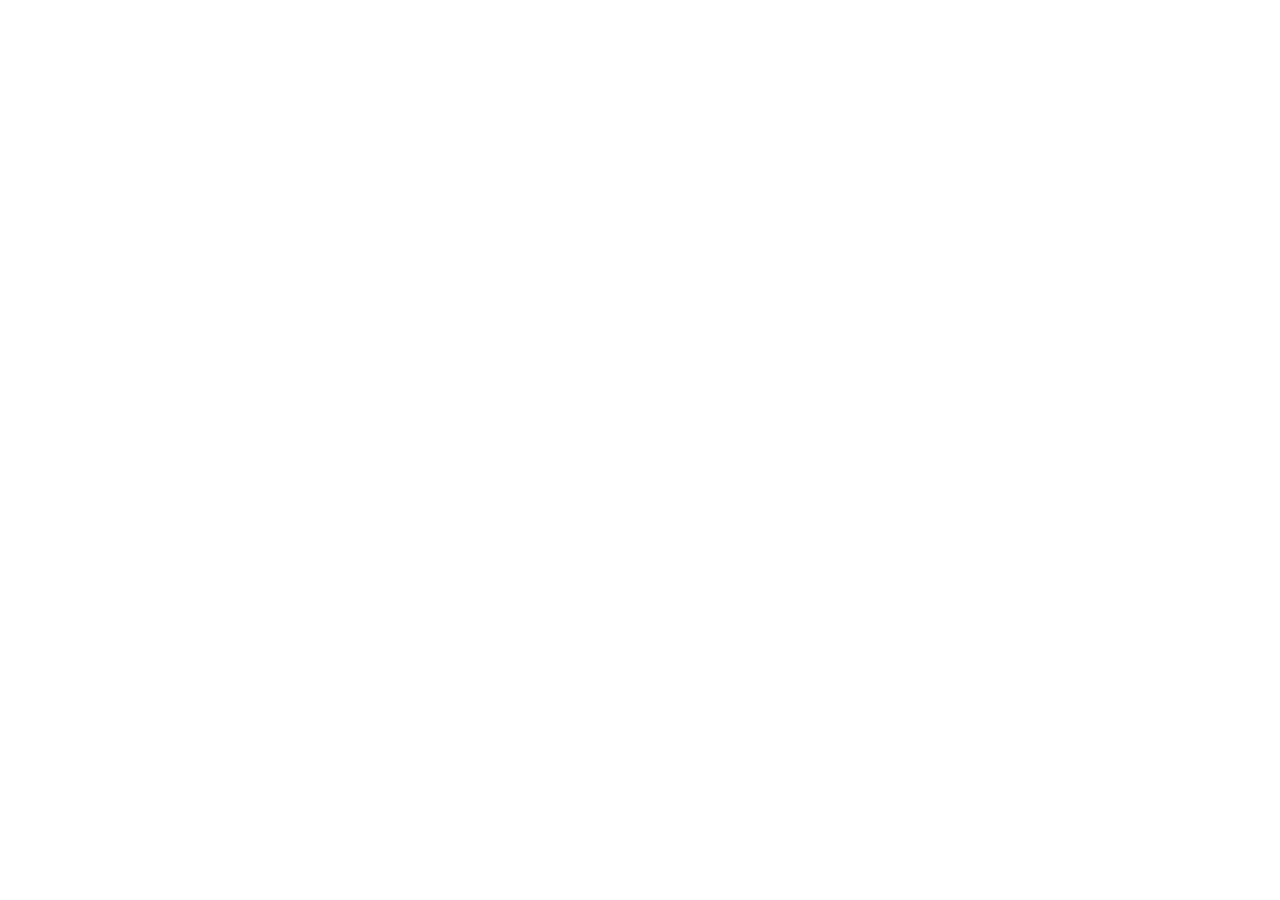
==== index.html @ c993c392 "Keep site bright in phone dark mode" ====
<!DOCTYPE html>
<html lang="en">
  <head>
    <meta charset="UTF-8" />
    <link rel="icon" type="image/svg+xml" href="./logo.svg" />
    <meta name="viewport" content="width=device-width, initial-scale=1.0" />
    <meta name="theme-color" content="#F7FFFE" />
    <meta name="color-scheme" content="only light" />
    <meta name="supported-color-schemes" content="light only" />
    <meta name="darkreader-lock" />
    <meta
      name="description"
      content="Book a clean like you book a ride. Premium home cleaning in Hamilton, Burlington, Oakville, and Cambridge."
    />
    <title>Tap &amp; Tidy Cleaning</title>
    <script type="module" crossorigin src="/cleaning-site/assets/index-2H5Zay40.js"></script>
    <link rel="stylesheet" crossorigin href="/cleaning-site/assets/index-LnhgVnoq.css">
  </head>
  <body>
    <div id="root"></div>
  </body>
</html>
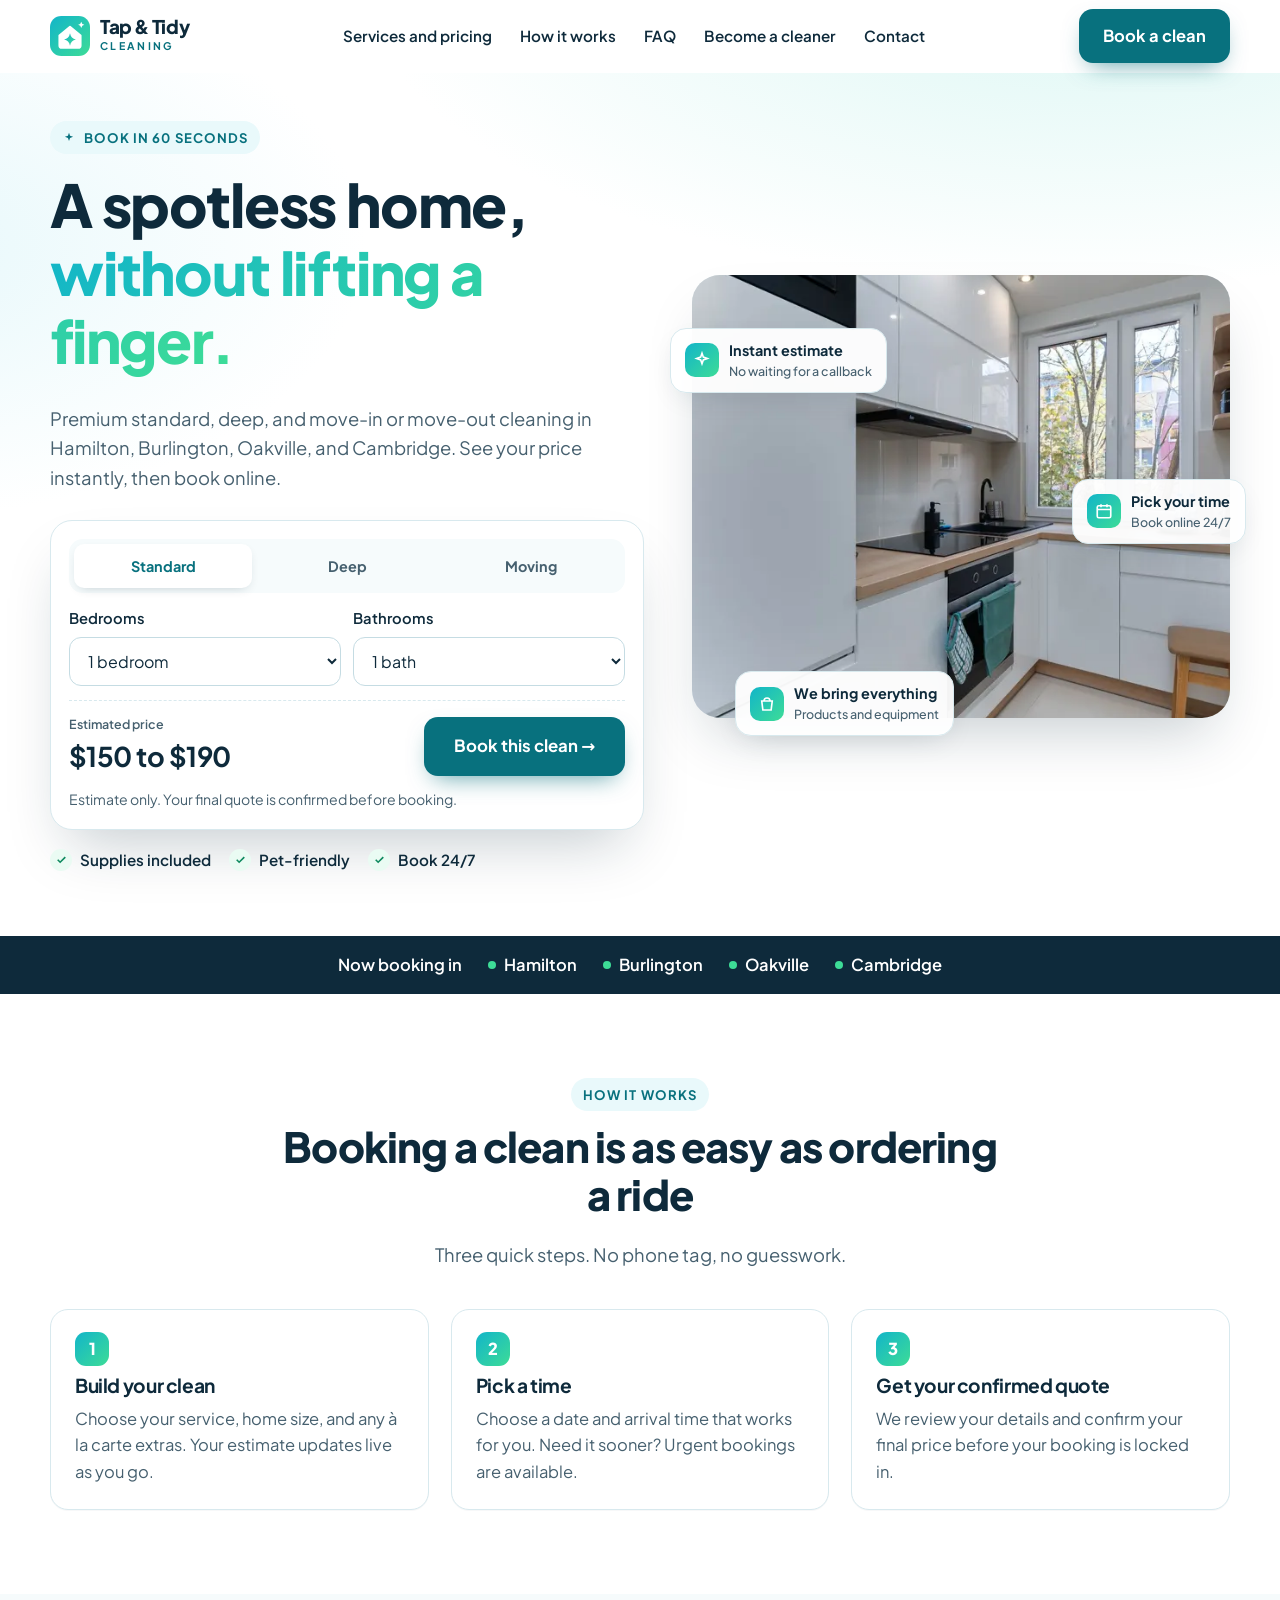
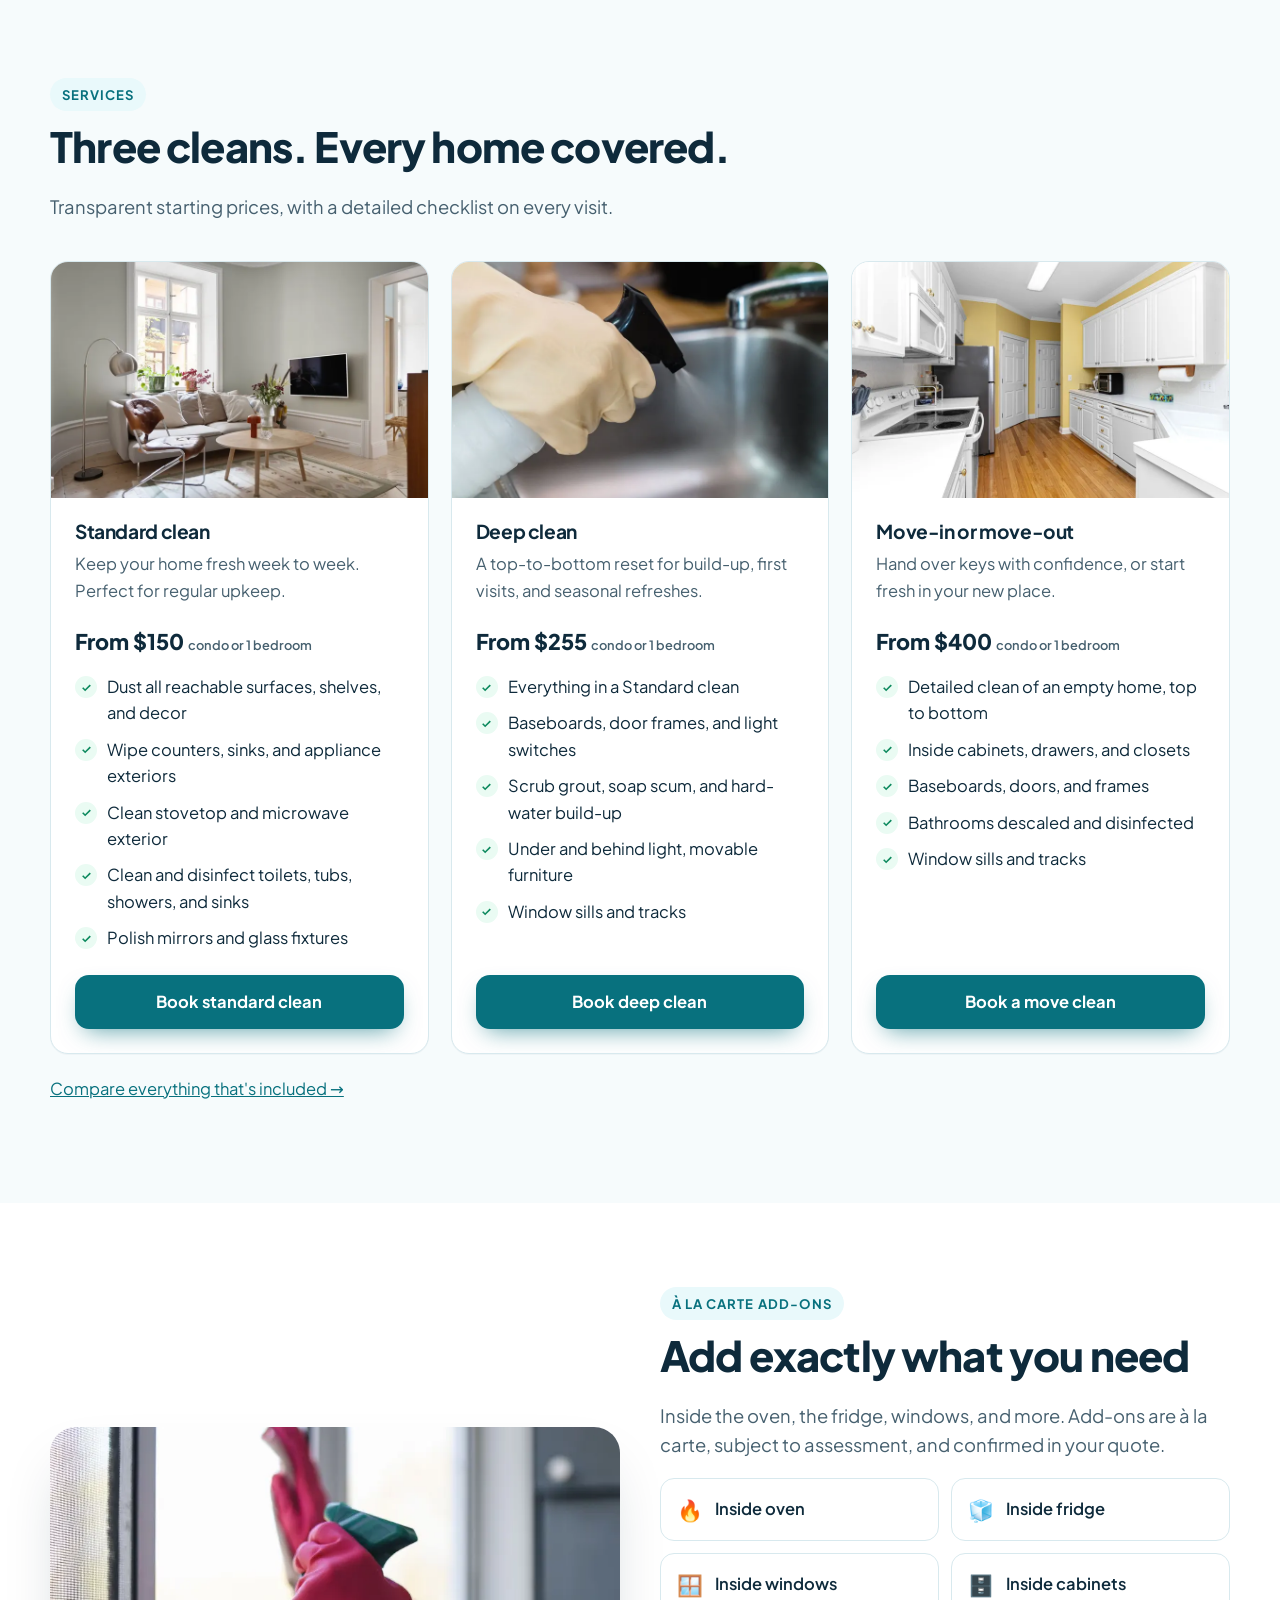
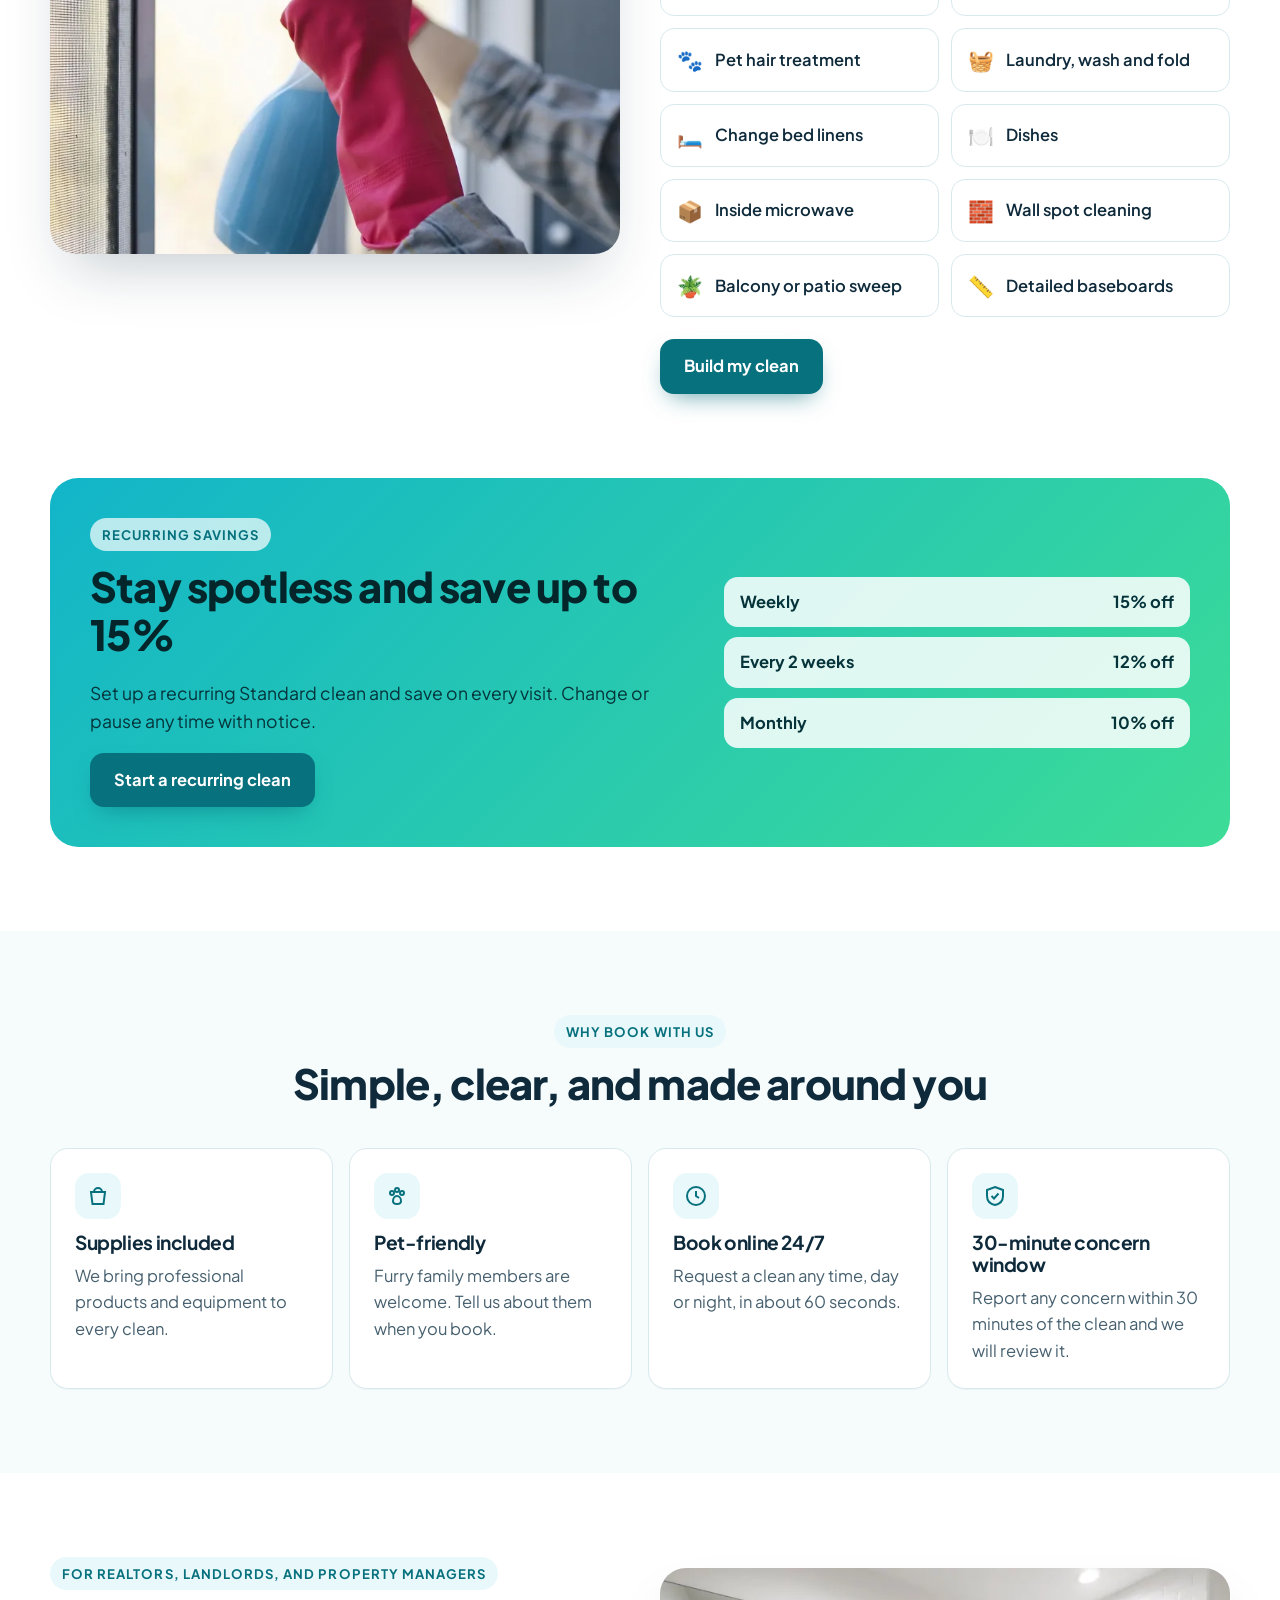
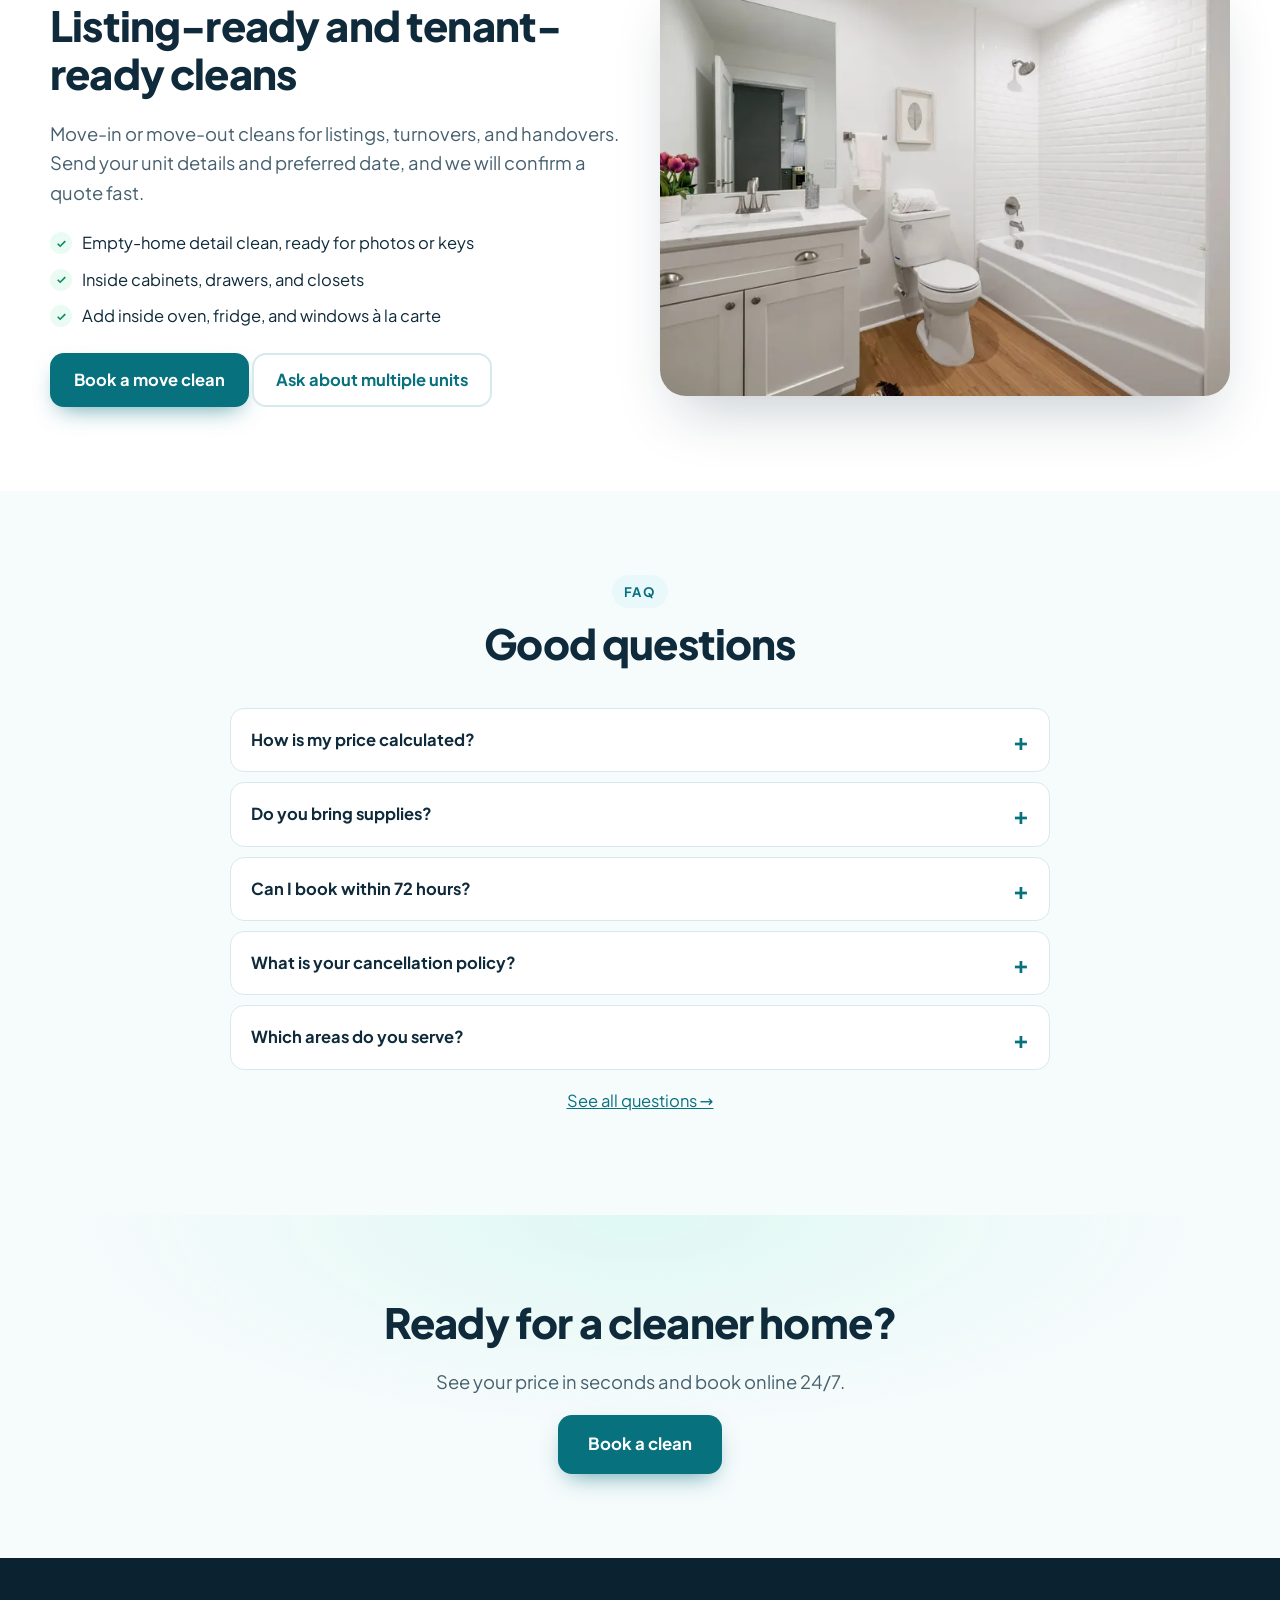
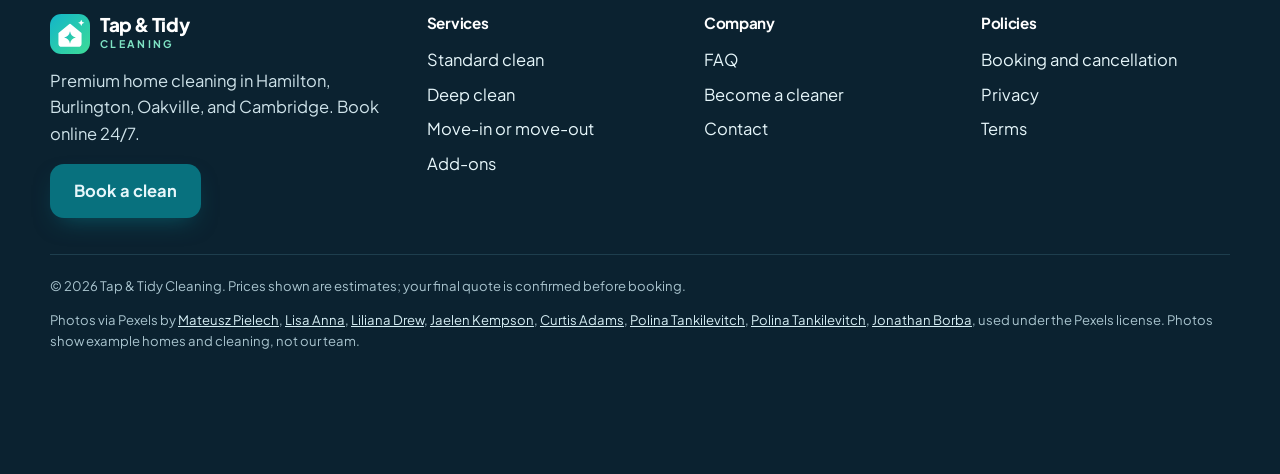
==== commit 8ab47abe: "v5 rebuild: root" ====
--- a/index.html
+++ b/index.html
@@ -1,22 +1,163 @@
-<!DOCTYPE html>
-<html lang="en">
-  <head>
-    <meta charset="UTF-8" />
-    <link rel="icon" type="image/svg+xml" href="./logo.svg" />
-    <meta name="viewport" content="width=device-width, initial-scale=1.0" />
-    <meta name="theme-color" content="#F7FFFE" />
-    <meta name="color-scheme" content="only light" />
-    <meta name="supported-color-schemes" content="light only" />
-    <meta name="darkreader-lock" />
-    <meta
-      name="description"
-      content="Book a clean like you book a ride. Premium home cleaning in Hamilton, Burlington, Oakville, and Cambridge."
-    />
-    <title>Tap &amp; Tidy Cleaning</title>
-    <script type="module" crossorigin src="/cleaning-site/assets/index-2H5Zay40.js"></script>
-    <link rel="stylesheet" crossorigin href="/cleaning-site/assets/index-LnhgVnoq.css">
-  </head>
-  <body>
-    <div id="root"></div>
-  </body>
+<!doctype html>
+<html lang="en-CA" class="no-js">
+<head>
+<meta charset="utf-8">
+<meta name="viewport" content="width=device-width, initial-scale=1, viewport-fit=cover">
+<meta name="color-scheme" content="only light">
+<meta name="supported-color-schemes" content="light only">
+<meta name="darkreader-lock">
+<meta name="theme-color" content="#ffffff">
+<title>Tap & Tidy Cleaning | Home cleaning in Hamilton, Burlington, Oakville, and Cambridge</title>
+<meta name="description" content="Book a premium home cleaning in 60 seconds. Standard, deep, and move-in or move-out cleaning across Hamilton, Burlington, Oakville, and Cambridge. Instant estimate, supplies included.">
+<link rel="canonical" href="https://905audits.github.io/cleaning-site/">
+<meta property="og:type" content="website">
+<meta property="og:title" content="Tap & Tidy Cleaning | Home cleaning in Hamilton, Burlington, Oakville, and Cambridge">
+<meta property="og:description" content="Book a premium home cleaning in 60 seconds. Standard, deep, and move-in or move-out cleaning across Hamilton, Burlington, Oakville, and Cambridge. Instant estimate, supplies included.">
+<meta property="og:image" content="https://905audits.github.io/cleaning-site/assets/img/og-1200x630.png">
+<meta name="twitter:card" content="summary_large_image">
+<link rel="icon" href="favicon.svg" type="image/svg+xml">
+<link rel="icon" href="assets/img/favicon-32.png" sizes="32x32" type="image/png">
+<link rel="apple-touch-icon" href="assets/img/apple-touch-icon.png">
+<link rel="preload" href="assets/fonts/jakarta-latin.woff2" as="font" type="font/woff2" crossorigin>
+<link rel="stylesheet" href="assets/css/style.css?v=5">
+<script type="application/ld+json">{"@context": "https://schema.org", "@type": "HouseCleaningService", "name": "Tap & Tidy Cleaning", "url": "https://905audits.github.io/cleaning-site/", "image": "https://905audits.github.io/cleaning-site/assets/img/og-1200x630.png", "areaServed": ["Hamilton, ON", "Burlington, ON", "Oakville, ON", "Cambridge, ON"]}</script>
+</head>
+<body>
+<a class="skip" href="#main">Skip to content</a>
+<header class="site-header">
+ <nav class="container nav" aria-label="Main">
+  <a class="brand" href="index.html" aria-label="Tap &amp; Tidy Cleaning, home"><img src="assets/img/mark.svg" alt="" width="40" height="40"><span><b>Tap &amp; Tidy</b><small>CLEANING</small></span></a>
+  <ul class="nav-links" id="nav-links"><li><a href="services.html">Services and pricing</a></li><li><a href="index.html#how">How it works</a></li><li><a href="faq.html">FAQ</a></li><li><a href="cleaners.html">Become a cleaner</a></li><li><a href="contact.html">Contact</a></li></ul>
+  <div class="nav-cta">
+   <a class="btn btn-primary btn-book-top" href="book.html">Book a clean</a>
+   <button class="menu-btn" aria-controls="nav-links" aria-expanded="false" aria-label="Menu"><span></span><span></span><span></span></button>
+  </div>
+ </nav>
+</header>
+
+<main id="main">
+<section class="hero">
+ <div class="bubbles" aria-hidden="true"></div>
+ <div class="container hero-grid">
+  <div>
+   <span class="eyebrow"><svg width=14 height=14 fill=currentColor viewBox="0 0 24 24"><path d="M12 3l1.8 5.2L19 10l-5.2 1.8L12 17l-1.8-5.2L5 10l5.2-1.8z"/></svg> Book in 60 seconds</span>
+   <h1 style="margin-top:16px">A spotless home, <span class="hl">without lifting a finger.</span></h1>
+   <p class="lead">Premium standard, deep, and move-in or move-out cleaning in Hamilton, Burlington, Oakville, and Cambridge. See your price instantly, then book online.</p>
+   <div class="qq" id="qq" role="group" aria-labelledby="qq-title">
+    <h2 id="qq-title" class="sr-only">Instant price estimate</h2>
+    <div class="qq-tabs" role="group" aria-label="Service">
+     <button type="button" data-s="standard" aria-pressed="true">Standard</button><button type="button" data-s="deep" aria-pressed="false">Deep</button><button type="button" data-s="move" aria-pressed="false">Moving</button>
+    </div>
+    <div class="qq-row">
+     <div class="field" style="margin:0"><label for="qq-bed">Bedrooms</label><select id="qq-bed"><option value="0">Studio</option><option value="1" selected>1 bedroom</option><option value="2">2 bedrooms</option><option value="3">3 bedrooms</option><option value="4">4 bedrooms</option><option value="5">5+ bedrooms</option></select></div>
+     <div class="field" style="margin:0"><label for="qq-bath">Bathrooms</label><select id="qq-bath"><option value="1">1 bath</option><option value="1.5">1.5 bath</option><option value="2">2 bath</option><option value="2.5">2.5 bath</option><option value="3">3 bath</option><option value="3.5">3.5 bath</option><option value="4">4 bath</option></select></div>
+    </div>
+    <div class="qq-out">
+     <div class="qq-price" aria-live="polite"><small>Estimated price</small><b>$150 to $190</b></div>
+     <a class="btn btn-primary btn-lg" id="qq-go" href="book.html">Book this clean →</a>
+    </div>
+    <p class="small muted" style="margin:10px 0 0">Estimate only. Your final quote is confirmed before booking.</p>
+   </div>
+   <ul class="hero-points"><li><span class="tick" aria-hidden="true"><svg viewBox="0 0 24 24"><path d="M5 12.5l4.5 4.5L19 7.5"/></svg></span>Supplies included</li><li><span class="tick" aria-hidden="true"><svg viewBox="0 0 24 24"><path d="M5 12.5l4.5 4.5L19 7.5"/></svg></span>Pet-friendly</li><li><span class="tick" aria-hidden="true"><svg viewBox="0 0 24 24"><path d="M5 12.5l4.5 4.5L19 7.5"/></svg></span>Book 24/7</li></ul>
+  </div>
+  <div class="hero-media">
+   <div class="hero-photo"><img class="" src="assets/img/hero-kitchen-800.webp" srcset="assets/img/hero-kitchen-800.webp 800w, assets/img/hero-kitchen-1600.webp 1600w" sizes="(max-width:960px) 100vw, 45vw" alt="Bright, freshly cleaned white kitchen with natural light" width="1600" height="1067" fetchpriority="high" decoding="async"></div>
+   <div class="chip chip-1"><span class="ic"><svg viewBox="0 0 24 24"><path d="M12 3l1.8 5.2L19 10l-5.2 1.8L12 17l-1.8-5.2L5 10l5.2-1.8z"/></svg></span><span>Instant estimate<small>No waiting for a callback</small></span></div>
+   <div class="chip chip-2"><span class="ic"><svg viewBox="0 0 24 24"><rect x="3" y="5" width="18" height="16" rx="2"/><path d="M3 10h18M8 3v4M16 3v4"/></svg></span><span>Pick your time<small>Book online 24/7</small></span></div>
+   <div class="chip chip-3"><span class="ic"><svg viewBox="0 0 24 24"><path d="M5 8h14l-1.5 12h-11z"/><path d="M8 8a4 4 0 0 1 8 0"/></svg></span><span>We bring everything<small>Products and equipment</small></span></div>
+  </div>
+ </div>
+</section>
+<div class="area-strip" role="region" aria-label="Service area"><div class="container"><span>Now booking in</span><span><i class="dot"></i>Hamilton</span><span><i class="dot"></i>Burlington</span><span><i class="dot"></i>Oakville</span><span><i class="dot"></i>Cambridge</span></div></div>
+<section id="how">
+ <div class="container">
+  <div class="section-head center reveal"><span class="eyebrow">How it works</span><h2 style="margin-top:12px">Booking a clean is as easy as ordering a ride</h2><p class="lead">Three quick steps. No phone tag, no guesswork.</p></div>
+  <div class="grid-3 steps">
+   <div class="card step-card reveal"><h3>Build your clean</h3><p class="muted" style="margin:0">Choose your service, home size, and any à la carte extras. Your estimate updates live as you go.</p></div>
+   <div class="card step-card reveal"><h3>Pick a time</h3><p class="muted" style="margin:0">Choose a date and arrival time that works for you. Need it sooner? Urgent bookings are available.</p></div>
+   <div class="card step-card reveal"><h3>Get your confirmed quote</h3><p class="muted" style="margin:0">We review your details and confirm your final price before your booking is locked in.</p></div>
+  </div>
+ </div>
+</section>
+<section class="bg-soft" id="services">
+ <div class="container">
+  <div class="section-head reveal"><span class="eyebrow">Services</span><h2 style="margin-top:12px">Three cleans. Every home covered.</h2><p class="lead">Transparent starting prices, with a detailed checklist on every visit.</p></div>
+  <div class="grid-3"><article class="card svc reveal" id="c-standard"><div class="svc-img"><img class="" src="assets/img/living-room-800.webp" srcset="assets/img/living-room-800.webp 800w, assets/img/living-room-1600.webp 1600w" sizes="(max-width:640px) 100vw, 33vw" alt="Bright, tidy living room with a sofa and natural light" width="1600" height="1067" loading="lazy" decoding="async"></div>
+<div class="svc-body"><h3>Standard clean</h3><p class="muted">Keep your home fresh week to week. Perfect for regular upkeep.</p><div class="svc-price">From $150 <small>condo or 1 bedroom</small></div><ul class="list"><li><span class="tick" aria-hidden="true"><svg viewBox="0 0 24 24"><path d="M5 12.5l4.5 4.5L19 7.5"/></svg></span><span>Dust all reachable surfaces, shelves, and decor</span></li><li><span class="tick" aria-hidden="true"><svg viewBox="0 0 24 24"><path d="M5 12.5l4.5 4.5L19 7.5"/></svg></span><span>Wipe counters, sinks, and appliance exteriors</span></li><li><span class="tick" aria-hidden="true"><svg viewBox="0 0 24 24"><path d="M5 12.5l4.5 4.5L19 7.5"/></svg></span><span>Clean stovetop and microwave exterior</span></li><li><span class="tick" aria-hidden="true"><svg viewBox="0 0 24 24"><path d="M5 12.5l4.5 4.5L19 7.5"/></svg></span><span>Clean and disinfect toilets, tubs, showers, and sinks</span></li><li><span class="tick" aria-hidden="true"><svg viewBox="0 0 24 24"><path d="M5 12.5l4.5 4.5L19 7.5"/></svg></span><span>Polish mirrors and glass fixtures</span></li></ul>
+<a class="btn btn-primary btn-block" href="book.html?service=standard">Book standard clean</a></div></article><article class="card svc reveal" id="c-deep"><div class="svc-img"><img class="" src="assets/img/sink-deep-800.webp" srcset="assets/img/sink-deep-800.webp 800w, assets/img/sink-deep-1600.webp 1600w" sizes="(max-width:640px) 100vw, 33vw" alt="Gloved hand cleaning a stainless kitchen sink with a spray bottle" width="1600" height="1067" loading="lazy" decoding="async"></div>
+<div class="svc-body"><h3>Deep clean</h3><p class="muted">A top-to-bottom reset for build-up, first visits, and seasonal refreshes.</p><div class="svc-price">From $255 <small>condo or 1 bedroom</small></div><ul class="list"><li><span class="tick" aria-hidden="true"><svg viewBox="0 0 24 24"><path d="M5 12.5l4.5 4.5L19 7.5"/></svg></span><span>Everything in a Standard clean</span></li><li><span class="tick" aria-hidden="true"><svg viewBox="0 0 24 24"><path d="M5 12.5l4.5 4.5L19 7.5"/></svg></span><span>Baseboards, door frames, and light switches</span></li><li><span class="tick" aria-hidden="true"><svg viewBox="0 0 24 24"><path d="M5 12.5l4.5 4.5L19 7.5"/></svg></span><span>Scrub grout, soap scum, and hard-water build-up</span></li><li><span class="tick" aria-hidden="true"><svg viewBox="0 0 24 24"><path d="M5 12.5l4.5 4.5L19 7.5"/></svg></span><span>Under and behind light, movable furniture</span></li><li><span class="tick" aria-hidden="true"><svg viewBox="0 0 24 24"><path d="M5 12.5l4.5 4.5L19 7.5"/></svg></span><span>Window sills and tracks</span></li></ul>
+<a class="btn btn-primary btn-block" href="book.html?service=deep">Book deep clean</a></div></article><article class="card svc reveal" id="c-move"><div class="svc-img"><img class="" src="assets/img/move-kitchen-800.webp" srcset="assets/img/move-kitchen-800.webp 800w, assets/img/move-kitchen-1600.webp 1600w" sizes="(max-width:640px) 100vw, 33vw" alt="Empty, bright kitchen with white cabinets and wood floors" width="1600" height="1067" loading="lazy" decoding="async"></div>
+<div class="svc-body"><h3>Move-in or move-out</h3><p class="muted">Hand over keys with confidence, or start fresh in your new place.</p><div class="svc-price">From $400 <small>condo or 1 bedroom</small></div><ul class="list"><li><span class="tick" aria-hidden="true"><svg viewBox="0 0 24 24"><path d="M5 12.5l4.5 4.5L19 7.5"/></svg></span><span>Detailed clean of an empty home, top to bottom</span></li><li><span class="tick" aria-hidden="true"><svg viewBox="0 0 24 24"><path d="M5 12.5l4.5 4.5L19 7.5"/></svg></span><span>Inside cabinets, drawers, and closets</span></li><li><span class="tick" aria-hidden="true"><svg viewBox="0 0 24 24"><path d="M5 12.5l4.5 4.5L19 7.5"/></svg></span><span>Baseboards, doors, and frames</span></li><li><span class="tick" aria-hidden="true"><svg viewBox="0 0 24 24"><path d="M5 12.5l4.5 4.5L19 7.5"/></svg></span><span>Bathrooms descaled and disinfected</span></li><li><span class="tick" aria-hidden="true"><svg viewBox="0 0 24 24"><path d="M5 12.5l4.5 4.5L19 7.5"/></svg></span><span>Window sills and tracks</span></li></ul>
+<a class="btn btn-primary btn-block" href="book.html?service=move">Book a move clean</a></div></article></div>
+  <p style="margin-top:22px"><a href="services.html">Compare everything that's included →</a></p>
+ </div>
+</section>
+<section>
+ <div class="container grid-2">
+  <div class="photo-rounded reveal" style="aspect-ratio:4/3"><img class="" src="assets/img/window-800.webp" srcset="assets/img/window-800.webp 800w, assets/img/window-1600.webp 1600w" sizes="(max-width:960px) 100vw, 50vw" alt="Gloved hands spraying and wiping a window" width="1600" height="2400" loading="lazy" decoding="async"></div>
+  <div class="reveal">
+   <span class="eyebrow">À la carte add-ons</span><h2 style="margin-top:12px">Add exactly what you need</h2>
+   <p class="lead">Inside the oven, the fridge, windows, and more. Add-ons are à la carte, subject to assessment, and confirmed in your quote.</p>
+   <div class="addon-grid" style="margin:18px 0 22px"><div class="addon-pill"><span class="em" aria-hidden="true">🔥</span>Inside oven</div><div class="addon-pill"><span class="em" aria-hidden="true">🧊</span>Inside fridge</div><div class="addon-pill"><span class="em" aria-hidden="true">🪟</span>Inside windows</div><div class="addon-pill"><span class="em" aria-hidden="true">🗄️</span>Inside cabinets</div><div class="addon-pill"><span class="em" aria-hidden="true">🐾</span>Pet hair treatment</div><div class="addon-pill"><span class="em" aria-hidden="true">🧺</span>Laundry, wash and fold</div><div class="addon-pill"><span class="em" aria-hidden="true">🛏️</span>Change bed linens</div><div class="addon-pill"><span class="em" aria-hidden="true">🍽️</span>Dishes</div><div class="addon-pill"><span class="em" aria-hidden="true">📦</span>Inside microwave</div><div class="addon-pill"><span class="em" aria-hidden="true">🧱</span>Wall spot cleaning</div><div class="addon-pill"><span class="em" aria-hidden="true">🪴</span>Balcony or patio sweep</div><div class="addon-pill"><span class="em" aria-hidden="true">📏</span>Detailed baseboards</div></div>
+   <a class="btn btn-primary" href="book.html">Build my clean</a>
+  </div>
+ </div>
+</section>
+<section style="padding-top:0">
+ <div class="container">
+  <div class="save-band reveal">
+   <div><span class="eyebrow" style="background:rgba(255,255,255,.7)">Recurring savings</span><h2 style="margin-top:12px">Stay spotless and save up to 15%</h2><p style="font-size:1.1rem">Set up a recurring Standard clean and save on every visit. Change or pause any time with notice.</p><a class="btn btn-primary" href="book.html?service=standard">Start a recurring clean</a></div>
+   <div class="save-tiers"><div><span>Weekly</span><span>15% off</span></div><div><span>Every 2 weeks</span><span>12% off</span></div><div><span>Monthly</span><span>10% off</span></div></div>
+  </div>
+ </div>
+</section>
+<section class="bg-soft">
+ <div class="container">
+  <div class="section-head center reveal"><span class="eyebrow">Why book with us</span><h2 style="margin-top:12px">Simple, clear, and made around you</h2></div>
+  <div class="trust"><div class="card reveal"><div class="ico"><svg viewBox="0 0 24 24"><path d="M5 8h14l-1.5 12h-11z"/><path d="M8 8a4 4 0 0 1 8 0"/></svg></div><h3>Supplies included</h3><p class="muted" style="margin:0">We bring professional products and equipment to every clean.</p></div><div class="card reveal"><div class="ico"><svg viewBox="0 0 24 24"><circle cx="7" cy="9" r="2"/><circle cx="12" cy="6" r="2"/><circle cx="17" cy="9" r="2"/><path d="M8 17c0-3 2-5 4-5s4 2 4 5-2 3-4 3-4 0-4-3z"/></svg></div><h3>Pet-friendly</h3><p class="muted" style="margin:0">Furry family members are welcome. Tell us about them when you book.</p></div><div class="card reveal"><div class="ico"><svg viewBox="0 0 24 24"><circle cx="12" cy="12" r="9"/><path d="M12 7v5l3 2"/></svg></div><h3>Book online 24/7</h3><p class="muted" style="margin:0">Request a clean any time, day or night, in about 60 seconds.</p></div><div class="card reveal"><div class="ico"><svg viewBox="0 0 24 24"><path d="M12 3l8 3v6c0 5-3.5 8-8 9-4.5-1-8-4-8-9V6z"/><path d="M8.5 12l2.5 2.5 4.5-5"/></svg></div><h3>30-minute concern window</h3><p class="muted" style="margin:0">Report any concern within 30 minutes of the clean and we will review it.</p></div></div>
+ </div>
+</section>
+<section>
+ <div class="container grid-2">
+  <div class="reveal"><span class="eyebrow">For realtors, landlords, and property managers</span><h2 style="margin-top:12px">Listing-ready and tenant-ready cleans</h2>
+   <p class="lead">Move-in or move-out cleans for listings, turnovers, and handovers. Send your unit details and preferred date, and we will confirm a quote fast.</p>
+   <ul class="list"><li><span class="tick" aria-hidden="true"><svg viewBox="0 0 24 24"><path d="M5 12.5l4.5 4.5L19 7.5"/></svg></span><span>Empty-home detail clean, ready for photos or keys</span></li><li><span class="tick" aria-hidden="true"><svg viewBox="0 0 24 24"><path d="M5 12.5l4.5 4.5L19 7.5"/></svg></span><span>Inside cabinets, drawers, and closets</span></li><li><span class="tick" aria-hidden="true"><svg viewBox="0 0 24 24"><path d="M5 12.5l4.5 4.5L19 7.5"/></svg></span><span>Add inside oven, fridge, and windows à la carte</span></li></ul>
+   <a class="btn btn-primary" href="book.html?service=move">Book a move clean</a> <a class="btn btn-ghost" href="contact.html">Ask about multiple units</a></div>
+  <div class="photo-rounded reveal" style="aspect-ratio:4/3"><img class="" src="assets/img/bathroom-800.webp" srcset="assets/img/bathroom-800.webp 800w, assets/img/bathroom-1600.webp 1600w" sizes="(max-width:960px) 100vw, 50vw" alt="Bright white bathroom with a bathtub and vanity" width="1600" height="1067" loading="lazy" decoding="async"></div>
+ </div>
+</section>
+<section class="bg-soft">
+ <div class="container" style="max-width:820px">
+  <div class="section-head center reveal"><span class="eyebrow">FAQ</span><h2 style="margin-top:12px">Good questions</h2></div>
+  <details class="faq"><summary>How is my price calculated?</summary><div class="a"><p>Your estimate is based on the service, bedrooms, bathrooms, and size of your home. We confirm your final quote before anything is booked, so there are no surprises.</p></div></details><details class="faq"><summary>Do you bring supplies?</summary><div class="a"><p>Yes. We bring professional cleaning products and equipment.</p></div></details><details class="faq"><summary>Can I book within 72 hours?</summary><div class="a"><p>Yes, turn on Urgent when you pick your time. An urgent fee applies and is confirmed in your quote.</p></div></details><details class="faq"><summary>What is your cancellation policy?</summary><div class="a"><p>Free with 72 or more hours' notice, $60 within 2 days, and $85 on the same day. See our <a href="policies.html">policies</a>.</p></div></details><details class="faq"><summary>Which areas do you serve?</summary><div class="a"><p>Hamilton, Burlington, Oakville, and Cambridge.</p></div></details>
+  <p style="text-align:center;margin-top:18px"><a href="faq.html">See all questions →</a></p>
+ </div>
+</section>
+<section class="cta-final">
+ <div class="container reveal"><h2>Ready for a cleaner home?</h2><p class="lead">See your price in seconds and book online 24/7.</p><a class="btn btn-primary btn-lg" href="book.html">Book a clean</a></div>
+</section>
+</main>
+<footer class="site-footer">
+ <div class="container">
+  <div class="foot-grid">
+   <div class="foot-brand"><a class="brand" href="index.html" style="color:#fff"><img src="assets/img/mark.svg" alt="" width="40" height="40"><span><b>Tap &amp; Tidy</b><small style="color:#7FE3C4">CLEANING</small></span></a>
+    <p style="margin-top:14px">Premium home cleaning in Hamilton, Burlington, Oakville, and Cambridge. Book online 24/7.</p>
+    <a class="btn btn-primary" href="book.html">Book a clean</a></div>
+   <div><h4>Services</h4><ul><li><a href="services.html#standard">Standard clean</a></li><li><a href="services.html#deep">Deep clean</a></li><li><a href="services.html#move">Move-in or move-out</a></li><li><a href="services.html#addons">Add-ons</a></li></ul></div>
+   <div><h4>Company</h4><ul><li><a href="faq.html">FAQ</a></li><li><a href="cleaners.html">Become a cleaner</a></li><li><a href="contact.html">Contact</a></li></ul></div>
+   <div><h4>Policies</h4><ul><li><a href="policies.html">Booking and cancellation</a></li><li><a href="privacy.html">Privacy</a></li><li><a href="terms.html">Terms</a></li></ul></div>
+  </div>
+  <div class="foot-bottom">
+   <p>© <span id="yr">2026</span> Tap &amp; Tidy Cleaning. Prices shown are estimates; your final quote is confirmed before booking.</p>
+   <p>Photos via Pexels by <a href="https://www.pexels.com/photo/29252561/">Mateusz Pielech</a>, <a href="https://www.pexels.com/photo/19866404/">Lisa Anna</a>, <a href="https://www.pexels.com/photo/9462224/">Liliana Drew</a>, <a href="https://www.pexels.com/photo/31602332/">Jaelen Kempson</a>, <a href="https://www.pexels.com/photo/8031895/">Curtis Adams</a>, <a href="https://www.pexels.com/photo/4440533/">Polina Tankilevitch</a>, <a href="https://www.pexels.com/photo/4440540/">Polina Tankilevitch</a>, <a href="https://www.pexels.com/photo/28576631/">Jonathan Borba</a>, used under the Pexels license. Photos show example homes and cleaning, not our team.</p>
+  </div>
+ </div>
+</footer>
+<div class="mcta" role="region" aria-label="Quick booking"><a class="btn btn-ghost" href="services.html">See prices</a><a class="btn btn-primary" href="book.html">Book a clean</a></div>
+<script src="assets/js/config.js?v=5"></script>
+<script src="assets/js/pricing.js?v=5"></script>
+<script src="assets/js/main.js?v=5"></script>
+
+<script>document.getElementById("yr").textContent=new Date().getFullYear()</script>
+</body>
 </html>
--- a/assets/css/style.css
+++ b/assets/css/style.css
@@ -0,0 +1,324 @@
+@font-face{font-family:"Jakarta";src:url("../fonts/jakarta-latin.woff2") format("woff2");font-weight:200 800;font-display:swap}
+:root,html{color-scheme:only light!important}
+:root{--ink:#0E2A3B;--muted:#46606F;--brand:#08717E;--brand-d:#065A65;--aqua:#12B5C9;--mint:#3DDC97;--aqua-50:#E9F9FB;--mint-50:#EAFBF3;--line:#D8E9EE;--bg:#F6FBFC;--white:#fff;--warn:#8A4B00;--warn-bg:#FFF5E6;--err:#B42318;--r:18px;--shadow:0 10px 30px -12px rgba(14,42,59,.18);--shadow-lg:0 30px 60px -20px rgba(14,42,59,.25);--grad:linear-gradient(135deg,#12B5C9,#3DDC97)}
+*{box-sizing:border-box}
+html{scroll-behavior:smooth;-webkit-text-size-adjust:100%}
+body{margin:0;font-family:"Jakarta",system-ui,-apple-system,"Segoe UI",Roboto,sans-serif;color:var(--ink);background:#fff;line-height:1.6;font-size:16.5px;-webkit-font-smoothing:antialiased}
+img{max-width:100%;display:block}
+a{color:var(--brand)}
+a:hover{color:var(--brand-d)}
+h1,h2,h3,h4{line-height:1.15;letter-spacing:-.02em;margin:0 0 .5em}
+h1{font-size:clamp(2.1rem,5.5vw,3.7rem);font-weight:800}
+h2{font-size:clamp(1.7rem,3.6vw,2.6rem);font-weight:800}
+h3{font-size:1.2rem;font-weight:700}
+p{margin:0 0 1em}
+.container{width:min(1180px,100% - 40px);margin-inline:auto}
+.skip{position:absolute;left:-999px;top:8px;background:var(--ink);color:#fff;padding:10px 16px;border-radius:10px;z-index:999}
+.skip:focus{left:12px}
+:focus-visible{outline:3px solid #0A8FA0;outline-offset:3px;border-radius:6px}
+.sr-only{position:absolute;width:1px;height:1px;overflow:hidden;clip:rect(0 0 0 0);white-space:nowrap}
+.eyebrow{display:inline-flex;align-items:center;gap:8px;font-weight:700;font-size:.82rem;letter-spacing:.08em;text-transform:uppercase;color:var(--brand);background:var(--aqua-50);padding:6px 12px;border-radius:99px}
+.lead{font-size:1.15rem;color:var(--muted)}
+.muted{color:var(--muted)}
+.small{font-size:.88rem}
+/* buttons */
+.btn{--b:var(--brand);display:inline-flex;align-items:center;justify-content:center;gap:8px;min-height:48px;padding:12px 22px;border-radius:14px;border:2px solid transparent;font:inherit;font-weight:700;text-decoration:none;cursor:pointer;transition:transform .2s,box-shadow .2s,background .2s;white-space:nowrap}
+.btn-primary{background:var(--brand);color:#fff;box-shadow:0 10px 24px -10px rgba(8,113,126,.7)}
+.btn-primary:hover{background:var(--brand-d);color:#fff;transform:translateY(-2px)}
+.btn-ghost{background:#fff;color:var(--brand);border-color:var(--line)}
+.btn-ghost:hover{border-color:var(--brand)}
+.btn-lg{min-height:56px;padding:14px 28px;font-size:1.05rem}
+.btn-block{width:100%}
+.btn[disabled]{opacity:.5;cursor:not-allowed;transform:none}
+/* header */
+.site-header{position:sticky;top:0;z-index:50;background:rgba(255,255,255,.86);backdrop-filter:saturate(1.4) blur(14px);-webkit-backdrop-filter:saturate(1.4) blur(14px);border-bottom:1px solid transparent;transition:border-color .2s,box-shadow .2s}
+.site-header.scrolled{border-color:var(--line);box-shadow:0 6px 20px -16px rgba(14,42,59,.4)}
+.nav{display:flex;align-items:center;justify-content:space-between;height:72px;gap:16px}
+.brand{display:flex;align-items:center;gap:10px;text-decoration:none;color:var(--ink)}
+.brand img{width:40px;height:40px}
+.brand b{display:block;font-size:1.18rem;font-weight:800;letter-spacing:-.02em;line-height:1}
+.brand small{display:block;font-size:.66rem;font-weight:700;letter-spacing:.22em;color:var(--brand);margin-top:3px}
+.nav-links{display:flex;gap:4px;list-style:none;margin:0;padding:0}
+.nav-links a{display:block;padding:10px 12px;border-radius:10px;text-decoration:none;color:var(--ink);font-weight:600;font-size:.95rem}
+.nav-links a:hover,.nav-links a[aria-current=page]{background:var(--aqua-50);color:var(--brand)}
+.nav-cta{display:flex;gap:10px;align-items:center}
+.menu-btn{display:none;width:48px;height:48px;border-radius:12px;border:1px solid var(--line);background:#fff;cursor:pointer}
+.menu-btn span{display:block;width:20px;height:2px;background:var(--ink);margin:4px auto;border-radius:2px;transition:.25s}
+@media (max-width:960px){
+ .nav-links{position:fixed;inset:72px 0 auto 0;flex-direction:column;background:#fff;padding:12px 20px 24px;border-bottom:1px solid var(--line);box-shadow:var(--shadow);transform:translateY(-8px);opacity:0;visibility:hidden;transition:.2s}
+ .nav-links.open{transform:none;opacity:1;visibility:visible}
+ .nav-links a{padding:14px 12px;font-size:1.05rem}
+ .menu-btn{display:block}
+ .nav-cta .btn{min-height:44px;padding:10px 16px}
+}
+@media (max-width:420px){.brand small{display:none}.nav-cta .btn-book-top{display:none}}
+/* hero */
+.hero{position:relative;overflow:hidden;background:radial-gradient(1200px 500px at 85% -10%,#DDF7F4 0,transparent 60%),radial-gradient(900px 500px at -10% 20%,#E6F8FB 0,transparent 55%),#fff;padding:48px 0 64px}
+.hero-grid{display:grid;grid-template-columns:1.05fr .95fr;gap:48px;align-items:center}
+.hero h1 .hl{background:var(--grad);-webkit-background-clip:text;background-clip:text;color:transparent}
+.hero h1 .hl{color:#0A8FA0}
+@supports (-webkit-background-clip:text){.hero h1 .hl{color:transparent}}
+.hero-points{display:flex;flex-wrap:wrap;gap:10px 18px;list-style:none;padding:0;margin:18px 0 0}
+.hero-points li{display:flex;align-items:center;gap:8px;font-weight:600;font-size:.95rem}
+.tick{flex:none;width:22px;height:22px;border-radius:50%;background:var(--mint-50);display:grid;place-items:center}
+.tick svg{width:13px;height:13px;stroke:#0E8A5F;stroke-width:3;fill:none}
+.hero-media{position:relative}
+.hero-photo{border-radius:28px;overflow:hidden;box-shadow:var(--shadow-lg);aspect-ratio:4/3.3;background:#E9F4F6}
+.hero-photo img{width:100%;height:100%;object-fit:cover;transform:scale(1.04);animation:kenburns 18s ease-in-out infinite alternate}
+@keyframes kenburns{to{transform:scale(1.12) translate(-1.5%,-1%)}}
+.chip{position:absolute;display:flex;align-items:center;gap:10px;background:rgba(255,255,255,.95);border:1px solid var(--line);border-radius:16px;padding:10px 14px;box-shadow:var(--shadow);font-weight:700;font-size:.9rem;animation:floaty 6s ease-in-out infinite}
+.chip .ic{width:34px;height:34px;border-radius:10px;background:var(--grad);display:grid;place-items:center;color:#fff}
+.chip .ic svg{width:18px;height:18px;stroke:#fff;fill:none;stroke-width:2.2}
+.chip small{display:block;font-weight:500;color:var(--muted);font-size:.78rem}
+.chip-1{left:-22px;top:12%}.chip-2{right:-16px;top:46%;animation-delay:-2s}.chip-3{left:8%;bottom:-18px;animation-delay:-4s}
+@keyframes floaty{50%{transform:translateY(-10px)}}
+.bubbles{position:absolute;inset:0;pointer-events:none;overflow:hidden;z-index:0;opacity:.7}
+.hero .container{position:relative;z-index:1}
+.bubbles i{position:absolute;bottom:-60px;border-radius:50%;background:radial-gradient(circle at 30% 30%,#fff,rgba(18,181,201,.18) 60%,rgba(61,220,151,.22));border:1px solid rgba(18,181,201,.25);animation:rise linear infinite}
+@keyframes rise{to{transform:translateY(-120vh) translateX(30px)}}
+/* quick quote widget */
+.qq{margin-top:28px;background:#fff;border:1px solid var(--line);border-radius:22px;box-shadow:var(--shadow-lg);padding:18px}
+.qq-tabs{display:grid;grid-template-columns:repeat(3,1fr);gap:6px;background:var(--bg);padding:5px;border-radius:14px;margin-bottom:14px}
+.qq-tabs button{font:inherit;font-weight:700;font-size:.9rem;border:0;background:transparent;border-radius:10px;padding:10px 6px;cursor:pointer;color:var(--muted);min-height:44px}
+.qq-tabs button[aria-pressed=true]{background:#fff;color:var(--brand);box-shadow:0 4px 12px -6px rgba(14,42,59,.3)}
+.qq-row{display:grid;grid-template-columns:1fr 1fr;gap:12px}
+.qq-out{display:flex;align-items:center;justify-content:space-between;gap:14px;margin-top:14px;padding-top:14px;border-top:1px dashed var(--line);flex-wrap:wrap}
+.qq-price{font-size:1.7rem;font-weight:800;letter-spacing:-.02em}
+.qq-price small{display:block;font-size:.78rem;font-weight:600;color:var(--muted);letter-spacing:0}
+/* form controls */
+label{font-weight:600;font-size:.92rem}
+.field{display:flex;flex-direction:column;gap:6px;margin-bottom:14px}
+.field small{color:var(--muted);font-weight:500}
+input[type=text],input[type=email],input[type=tel],input[type=number],select,textarea{font:inherit;font-size:16px;color:var(--ink);background:#fff;border:1.5px solid #C5DCE3;border-radius:12px;padding:12px 14px;min-height:48px;width:100%;transition:border-color .2s,box-shadow .2s}
+input:focus,select:focus,textarea:focus{outline:none;border-color:var(--brand);box-shadow:0 0 0 4px rgba(18,181,201,.18)}
+textarea{min-height:110px;resize:vertical}
+.err-msg{color:var(--err);font-size:.85rem;font-weight:600;min-height:0}
+[aria-invalid=true]{border-color:var(--err)!important}
+.stepper{display:flex;align-items:center;border:1.5px solid #C5DCE3;border-radius:12px;overflow:hidden;min-height:48px;background:#fff}
+.stepper button{width:48px;align-self:stretch;border:0;background:var(--bg);font-size:1.3rem;font-weight:700;color:var(--brand);cursor:pointer}
+.stepper button:hover{background:var(--aqua-50)}
+.stepper output{flex:1;text-align:center;font-weight:700}
+.check{display:flex;gap:12px;align-items:flex-start;font-weight:500;cursor:pointer}
+.check input{width:22px;height:22px;margin-top:2px;accent-color:var(--brand);flex:none}
+/* sections */
+section{padding:84px 0}
+.section-head{max-width:720px;margin-bottom:40px}
+.section-head.center{text-align:center;margin-inline:auto}
+.bg-soft{background:var(--bg)}
+.grid-3{display:grid;grid-template-columns:repeat(3,1fr);gap:22px}
+.grid-4{display:grid;grid-template-columns:repeat(4,1fr);gap:18px}
+.grid-2{display:grid;grid-template-columns:1fr 1fr;gap:40px;align-items:center}
+.card{background:#fff;border:1px solid var(--line);border-radius:var(--r);padding:24px;box-shadow:0 1px 0 rgba(14,42,59,.03);transition:transform .25s,box-shadow .25s}
+.card:hover{transform:translateY(-4px);box-shadow:var(--shadow)}
+.area-strip{background:var(--ink);color:#fff;padding:16px 0}
+.area-strip .container{display:flex;gap:10px 26px;flex-wrap:wrap;align-items:center;justify-content:center;font-weight:600}
+.area-strip span{display:inline-flex;align-items:center;gap:8px}
+.area-strip .dot{width:8px;height:8px;border-radius:50%;background:var(--mint)}
+.steps{counter-reset:s}
+.step-card{position:relative;padding-top:64px}
+.step-card::before{counter-increment:s;content:counter(s);position:absolute;top:22px;left:24px;width:34px;height:34px;border-radius:11px;background:var(--grad);color:#fff;font-weight:800;display:grid;place-items:center}
+.svc{padding:0;overflow:hidden;display:flex;flex-direction:column}
+.svc-img{aspect-ratio:16/10;overflow:hidden;background:#E9F4F6}
+.svc-img img{width:100%;height:100%;object-fit:cover;transition:transform .6s}
+.svc:hover .svc-img img{transform:scale(1.06)}
+.svc-body{padding:22px 24px 24px;display:flex;flex-direction:column;flex:1}
+.svc-price{font-weight:800;font-size:1.35rem;margin:4px 0 10px}
+.svc-price small{font-size:.8rem;color:var(--muted);font-weight:600}
+.list{list-style:none;padding:0;margin:0 0 18px}
+.list li{display:flex;gap:10px;align-items:flex-start;padding:5px 0}
+.list li .tick{margin-top:2px}
+.svc-body .btn{margin-top:auto}
+.badge{display:inline-block;font-size:.75rem;font-weight:800;letter-spacing:.04em;padding:4px 10px;border-radius:99px;background:var(--mint-50);color:#0B6B49}
+.addon-grid{display:grid;grid-template-columns:repeat(auto-fill,minmax(200px,1fr));gap:12px}
+.addon-pill{display:flex;align-items:center;gap:12px;background:#fff;border:1px solid var(--line);border-radius:14px;padding:14px 16px;font-weight:600}
+.addon-pill .em{font-size:1.3rem}
+.note{display:flex;gap:10px;align-items:flex-start;background:var(--aqua-50);border:1px solid #BFEAF0;color:var(--ink);border-radius:14px;padding:12px 16px;font-size:.92rem}
+.note.warn{background:var(--warn-bg);border-color:#F5D3A3;color:#5C3300}
+.save-band{background:var(--grad);color:#05333A;border-radius:28px;padding:40px;display:grid;grid-template-columns:1.3fr 1fr;gap:28px;align-items:center;position:relative;overflow:hidden}
+.save-band h2{color:#04262B}
+.save-tiers{display:grid;gap:10px}
+.save-tiers div{background:rgba(255,255,255,.85);border-radius:14px;padding:12px 16px;display:flex;justify-content:space-between;font-weight:700}
+.trust{display:grid;grid-template-columns:repeat(4,1fr);gap:16px}
+.trust .card{text-align:left}
+.ico{width:46px;height:46px;border-radius:14px;background:var(--aqua-50);display:grid;place-items:center;margin-bottom:12px}
+.ico svg{width:24px;height:24px;stroke:var(--brand);fill:none;stroke-width:2}
+.photo-rounded{border-radius:26px;overflow:hidden;box-shadow:var(--shadow-lg)}
+.photo-rounded img{width:100%;height:100%;object-fit:cover}
+details.faq{border:1px solid var(--line);border-radius:14px;background:#fff;margin-bottom:10px;transition:box-shadow .2s}
+details.faq[open]{box-shadow:var(--shadow)}
+details.faq summary{cursor:pointer;list-style:none;padding:18px 52px 18px 20px;font-weight:700;position:relative}
+details.faq summary::-webkit-details-marker{display:none}
+details.faq summary::after{content:"+";position:absolute;right:20px;top:50%;transform:translateY(-50%);font-size:1.5rem;color:var(--brand);transition:transform .2s}
+details.faq[open] summary::after{transform:translateY(-50%) rotate(45deg)}
+details.faq .a{padding:0 20px 18px;color:var(--muted)}
+.cta-final{text-align:center;background:radial-gradient(800px 300px at 50% 0,#DFF8F3,transparent 70%),var(--bg)}
+/* table */
+.table-wrap{overflow-x:auto;border:1px solid var(--line);border-radius:var(--r);background:#fff}
+table{border-collapse:collapse;width:100%;min-width:560px}
+th,td{padding:14px 16px;text-align:left;border-bottom:1px solid var(--line);font-size:.95rem}
+thead th{background:var(--bg);font-weight:800}
+tbody tr:last-child td,tbody tr:last-child th{border-bottom:0}
+td.c{text-align:center}
+.yes{color:#0B7A51;font-weight:800}.no{color:#8AA0AC}
+/* page hero */
+.page-hero{padding:56px 0 36px;background:radial-gradient(900px 300px at 80% 0,#E0F7F3,transparent 60%),var(--bg)}
+.prose{max-width:780px}
+.prose h2{font-size:1.5rem;margin-top:1.6em}
+.prose li{margin-bottom:.4em}
+/* footer */
+.site-footer{background:#0B2230;color:#CFE3EA;padding:56px 0 110px}
+.site-footer a{color:#E6F6FA;text-decoration:none}
+.site-footer a:hover{text-decoration:underline;color:#fff}
+.foot-grid{display:grid;grid-template-columns:1.4fr 1fr 1fr 1fr;gap:28px}
+.site-footer h4{color:#fff;font-size:.95rem;margin-bottom:12px}
+.site-footer ul{list-style:none;padding:0;margin:0}
+.site-footer li{padding:4px 0}
+.foot-brand b{color:#fff}
+.foot-bottom{border-top:1px solid #1E3E4D;margin-top:36px;padding-top:20px;font-size:.82rem;color:#A9C4CE}
+.foot-bottom a{color:#D6EEF4;text-decoration:underline}
+/* sticky mobile cta */
+.mcta{position:fixed;left:0;right:0;bottom:0;z-index:60;display:none;gap:10px;padding:10px 14px calc(10px + env(safe-area-inset-bottom));background:rgba(255,255,255,.96);backdrop-filter:blur(12px);border-top:1px solid var(--line);box-shadow:0 -10px 30px -18px rgba(14,42,59,.5)}
+.mcta .btn{flex:1}
+@media (max-width:960px){.mcta{display:flex}}
+/* reveal */
+.reveal{opacity:0;transform:translateY(24px);transition:opacity .7s ease,transform .7s ease}
+.reveal.in{opacity:1;transform:none}
+.no-js .reveal{opacity:1;transform:none}
+/* responsive */
+@media (max-width:960px){
+ .hero{padding:24px 0 48px}
+ .hero-grid,.grid-2,.save-band{grid-template-columns:1fr}
+ .hero-photo{aspect-ratio:16/10;border-radius:22px}
+ .chip-1{left:8px;top:auto;bottom:12px}.chip-2{right:8px;top:12px}.chip-3{display:none}
+ .grid-3,.trust,.grid-4{grid-template-columns:1fr 1fr}
+ .foot-grid{grid-template-columns:1fr 1fr}
+ section{padding:60px 0}
+}
+@media (max-width:640px){
+ .grid-3,.trust,.grid-4{grid-template-columns:1fr}
+ .save-band{padding:28px 22px}
+ .chip{font-size:.8rem;padding:8px 10px}.chip .ic{width:28px;height:28px}
+ .foot-grid{grid-template-columns:1fr}
+ body{font-size:16px}
+}
+@media (prefers-reduced-motion:reduce){*,*::before,*::after{animation:none!important;transition:none!important;scroll-behavior:auto!important}.reveal{opacity:1;transform:none}}
+/* ===== booking checkout ===== */
+.book-wrap{display:grid;grid-template-columns:1fr 380px;gap:32px;align-items:start;padding:28px 0 140px}
+.progress{display:flex;gap:6px;list-style:none;padding:0;margin:0 0 22px;counter-reset:p}
+.progress li{flex:1;font-size:.78rem;font-weight:700;color:var(--muted)}
+.progress li::before{content:"";display:block;height:6px;border-radius:6px;background:var(--line);margin-bottom:8px;transition:background .3s}
+.progress li.done::before,.progress li.cur::before{background:var(--grad)}
+.progress li.cur{color:var(--brand)}
+.panel{background:#fff;border:1px solid var(--line);border-radius:22px;padding:28px;box-shadow:var(--shadow)}
+.panel h1{font-size:clamp(1.6rem,4vw,2.1rem)}
+.step{display:none;animation:stepin .35s ease}
+.step.active{display:block}
+@keyframes stepin{from{opacity:0;transform:translateX(16px)}}
+.opt-grid{display:grid;gap:12px}
+.opt{position:relative;display:flex;gap:14px;align-items:center;border:2px solid var(--line);border-radius:16px;padding:14px;cursor:pointer;background:#fff;transition:border-color .2s,box-shadow .2s,transform .2s}
+.opt:hover{border-color:#9FD9E2}
+.opt input{position:absolute;opacity:0;pointer-events:none}
+.opt:has(input:checked){border-color:var(--brand);box-shadow:0 0 0 4px rgba(18,181,201,.15);background:linear-gradient(0deg,#F4FCFD,#fff)}
+.opt:has(input:focus-visible){outline:3px solid #0A8FA0;outline-offset:2px}
+.opt img{width:88px;height:72px;border-radius:12px;object-fit:cover;flex:none}
+.opt b{display:block;font-size:1.05rem}
+.opt .from{font-weight:800;color:var(--brand);white-space:nowrap;margin-left:auto}
+.opt .radio{width:22px;height:22px;border-radius:50%;border:2px solid #B6D3DB;flex:none;display:grid;place-items:center}
+.opt:has(input:checked) .radio{border-color:var(--brand)}
+.opt:has(input:checked) .radio::after{content:"";width:12px;height:12px;border-radius:50%;background:var(--brand)}
+.two{display:grid;grid-template-columns:1fr 1fr;gap:14px}
+.three{display:grid;grid-template-columns:repeat(3,1fr);gap:14px}
+.chips{display:flex;flex-wrap:wrap;gap:8px}
+.chips label{cursor:pointer}
+.chips input{position:absolute;opacity:0}
+.chips span{display:inline-flex;align-items:center;min-height:44px;padding:8px 16px;border:1.5px solid #C5DCE3;border-radius:99px;font-weight:700;background:#fff;transition:.2s}
+.chips input:checked+span{background:var(--brand);border-color:var(--brand);color:#fff}
+.chips input:focus-visible+span{outline:3px solid #0A8FA0;outline-offset:2px}
+.addons{display:grid;grid-template-columns:1fr 1fr;gap:10px}
+.addon{display:flex;gap:12px;align-items:center;border:1.5px solid var(--line);border-radius:14px;padding:12px 14px;cursor:pointer;font-weight:600;min-height:56px;background:#fff}
+.addon input{width:22px;height:22px;accent-color:var(--brand);flex:none}
+.addon:has(input:checked){border-color:var(--brand);background:#F2FBFC}
+.addon .em{font-size:1.25rem}
+.drop{border:2px dashed #A8D6DF;border-radius:16px;padding:20px;text-align:center;background:var(--bg);cursor:pointer}
+.drop:hover{border-color:var(--brand)}
+.thumbs{display:flex;flex-wrap:wrap;gap:8px;margin-top:10px}
+.thumbs figure{margin:0;position:relative;width:76px;height:76px;border-radius:10px;overflow:hidden}
+.thumbs img{width:100%;height:100%;object-fit:cover}
+.thumbs button{position:absolute;top:3px;right:3px;width:26px;height:26px;border-radius:50%;border:0;background:rgba(14,42,59,.8);color:#fff;cursor:pointer}
+.freq{display:grid;grid-template-columns:repeat(4,1fr);gap:10px}
+.freq .opt{flex-direction:column;align-items:flex-start;gap:2px;padding:12px}
+.freq .opt small{color:#0B6B49;font-weight:800}
+.cal-head{display:flex;justify-content:space-between;align-items:center;margin-bottom:10px}
+.cal-head button{width:44px;height:44px;border-radius:12px;border:1px solid var(--line);background:#fff;cursor:pointer;font-size:1.2rem;color:var(--brand)}
+.cal{display:grid;grid-template-columns:repeat(7,1fr);gap:6px}
+.cal .dow{font-size:.72rem;font-weight:800;color:var(--muted);text-align:center;padding:4px 0}
+.cal button.day{position:relative;aspect-ratio:1;min-height:44px;border-radius:12px;border:1.5px solid var(--line);background:#fff;font:inherit;font-weight:700;cursor:pointer;color:var(--ink)}
+.cal button.day:hover:not([disabled]){border-color:var(--brand)}
+.cal button.day[aria-pressed=true]{background:var(--brand);color:#fff;border-color:var(--brand)}
+.cal button.day[disabled]{background:#F1F5F7;color:#8597A1;cursor:not-allowed}
+.cal button.day.locked{background:repeating-linear-gradient(135deg,#F6F9FA 0 6px,#EEF3F5 6px 12px);color:#6F8490}
+.cal button.day .hol{position:absolute;bottom:3px;left:50%;transform:translateX(-50%);width:6px;height:6px;border-radius:50%;background:#E08A00}
+.cal button.day .urg{position:absolute;top:2px;right:4px;font-size:.6rem}
+.legend{display:flex;flex-wrap:wrap;gap:6px 16px;font-size:.8rem;color:var(--muted);margin:10px 0 16px}
+.legend span{display:inline-flex;align-items:center;gap:6px}
+.legend i{width:12px;height:12px;border-radius:4px;display:inline-block}
+.slots{display:grid;grid-template-columns:repeat(4,1fr);gap:8px}
+.slots button{min-height:48px;border-radius:12px;border:1.5px solid var(--line);background:#fff;font:inherit;font-weight:700;cursor:pointer;color:var(--ink);font-size:.9rem;line-height:1.2;padding:6px}
+.slots button small{display:block;font-size:.68rem;font-weight:700;color:var(--warn)}
+.slots button[aria-pressed=true]{background:var(--brand);border-color:var(--brand);color:#fff}
+.slots button[aria-pressed=true] small{color:#fff}
+.slots button[disabled]{background:#F1F5F7;color:#8597A1;cursor:not-allowed}
+.toggle{display:flex;gap:14px;align-items:center;justify-content:space-between;border:1.5px solid #F2C98F;background:var(--warn-bg);border-radius:16px;padding:14px 16px;margin-bottom:16px}
+.switch{position:relative;width:56px;height:32px;flex:none}
+.switch input{position:absolute;inset:0;opacity:0;cursor:pointer;z-index:1;margin:0;width:100%;height:100%}
+.switch span{position:absolute;inset:0;border-radius:99px;background:#C9D6DC;transition:.2s}
+.switch span::after{content:"";position:absolute;top:4px;left:4px;width:24px;height:24px;border-radius:50%;background:#fff;transition:.2s;box-shadow:0 2px 6px rgba(0,0,0,.2)}
+.switch input:checked+span{background:#C46A00}
+.switch input:checked+span::after{transform:translateX(24px)}
+.switch input:focus-visible+span{outline:3px solid #0A8FA0;outline-offset:2px}
+.step-nav{display:flex;justify-content:space-between;gap:12px;margin-top:24px}
+.area-ok{font-weight:700;font-size:.9rem}
+.area-ok.ok{color:#0B7A51}.area-ok.maybe{color:var(--warn)}
+/* summary */
+.summary{position:sticky;top:92px}
+.sum-card{background:#fff;border:1px solid var(--line);border-radius:22px;box-shadow:var(--shadow-lg);overflow:hidden}
+.sum-top{background:var(--grad);padding:18px 22px;color:#04262B}
+.sum-top b{font-size:1.05rem}
+.sum-body{padding:18px 22px}
+.sum-line{display:flex;justify-content:space-between;gap:12px;padding:7px 0;font-size:.92rem;border-bottom:1px dashed var(--line)}
+.sum-line span:first-child{color:var(--muted)}
+.sum-line span:last-child{font-weight:700;text-align:right}
+.sum-flags{margin:10px 0 0;padding:0;list-style:none}
+.sum-flags li{font-size:.84rem;font-weight:700;color:#6B3A00;background:var(--warn-bg);border-radius:10px;padding:8px 10px;margin-top:6px}
+.sum-total{display:flex;justify-content:space-between;align-items:flex-end;padding-top:14px}
+.sum-total .amt{font-size:1.75rem;font-weight:800;letter-spacing:-.02em}
+.sum-fine{font-size:.78rem;color:var(--muted);margin-top:6px}
+.mbar{display:none}
+@media (max-width:960px){
+ .book-wrap{grid-template-columns:1fr;padding-top:16px}
+ .summary{position:fixed;left:0;right:0;bottom:0;top:auto;z-index:70;transform:translateY(calc(100% - 0px));transition:transform .3s;max-height:80vh;overflow:auto}
+ .summary.open{transform:none}
+ .summary .sum-card{border-radius:22px 22px 0 0;padding-bottom:88px}
+ .mbar{display:flex;position:fixed;left:0;right:0;bottom:0;z-index:80;gap:10px;align-items:center;padding:10px 14px calc(10px + env(safe-area-inset-bottom));background:#fff;border-top:1px solid var(--line);box-shadow:0 -10px 30px -18px rgba(14,42,59,.5)}
+ .mbar .est{flex:1;text-align:left;background:none;border:0;font:inherit;cursor:pointer;color:var(--ink);padding:4px}
+ .mbar .est small{display:block;font-size:.72rem;color:var(--muted);font-weight:600}
+ .mbar .est b{font-size:1.15rem}
+ .mbar .btn{flex:none;min-width:140px}
+ .panel{padding:20px;border-radius:18px}
+ .step-nav{display:none}
+ .backlink{display:inline-flex!important}
+}
+@media (max-width:640px){.addons,.two{grid-template-columns:1fr}.freq{grid-template-columns:1fr 1fr}.slots{grid-template-columns:repeat(3,1fr)}.three{grid-template-columns:1fr 1fr}.opt img{width:64px;height:56px}}
+.backlink{display:none;align-items:center;gap:6px;border:0;background:none;font:inherit;font-weight:700;color:var(--brand);cursor:pointer;padding:6px 0;margin-bottom:8px;min-height:44px}
+.confirm{text-align:center;padding:20px 0}
+.confirm .big-tick{width:86px;height:86px;border-radius:50%;background:var(--grad);display:grid;place-items:center;margin:0 auto 18px;animation:pop .5s cubic-bezier(.2,1.6,.4,1)}
+.confirm .big-tick svg{width:44px;height:44px;stroke:#fff;stroke-width:3.2;fill:none}
+@keyframes pop{from{transform:scale(.3);opacity:0}}
+.ref{display:inline-block;font-family:ui-monospace,monospace;font-weight:800;background:var(--bg);border:1px solid var(--line);padding:6px 12px;border-radius:10px}
+.backlink[hidden],[hidden]{display:none!important}
+
+.opt .txt{flex:1;min-width:0}
+.opt .txt .from{display:block;margin:4px 0 0;font-size:.95rem}
+@media (max-width:640px){.hero h1{font-size:2.15rem}.hero .lead{font-size:1.02rem}.qq{margin-top:20px}.hero-media{margin-top:8px}}
+.cal button.day{aspect-ratio:auto;height:52px}
+@media (max-width:640px){.cal button.day{aspect-ratio:1;height:auto}}
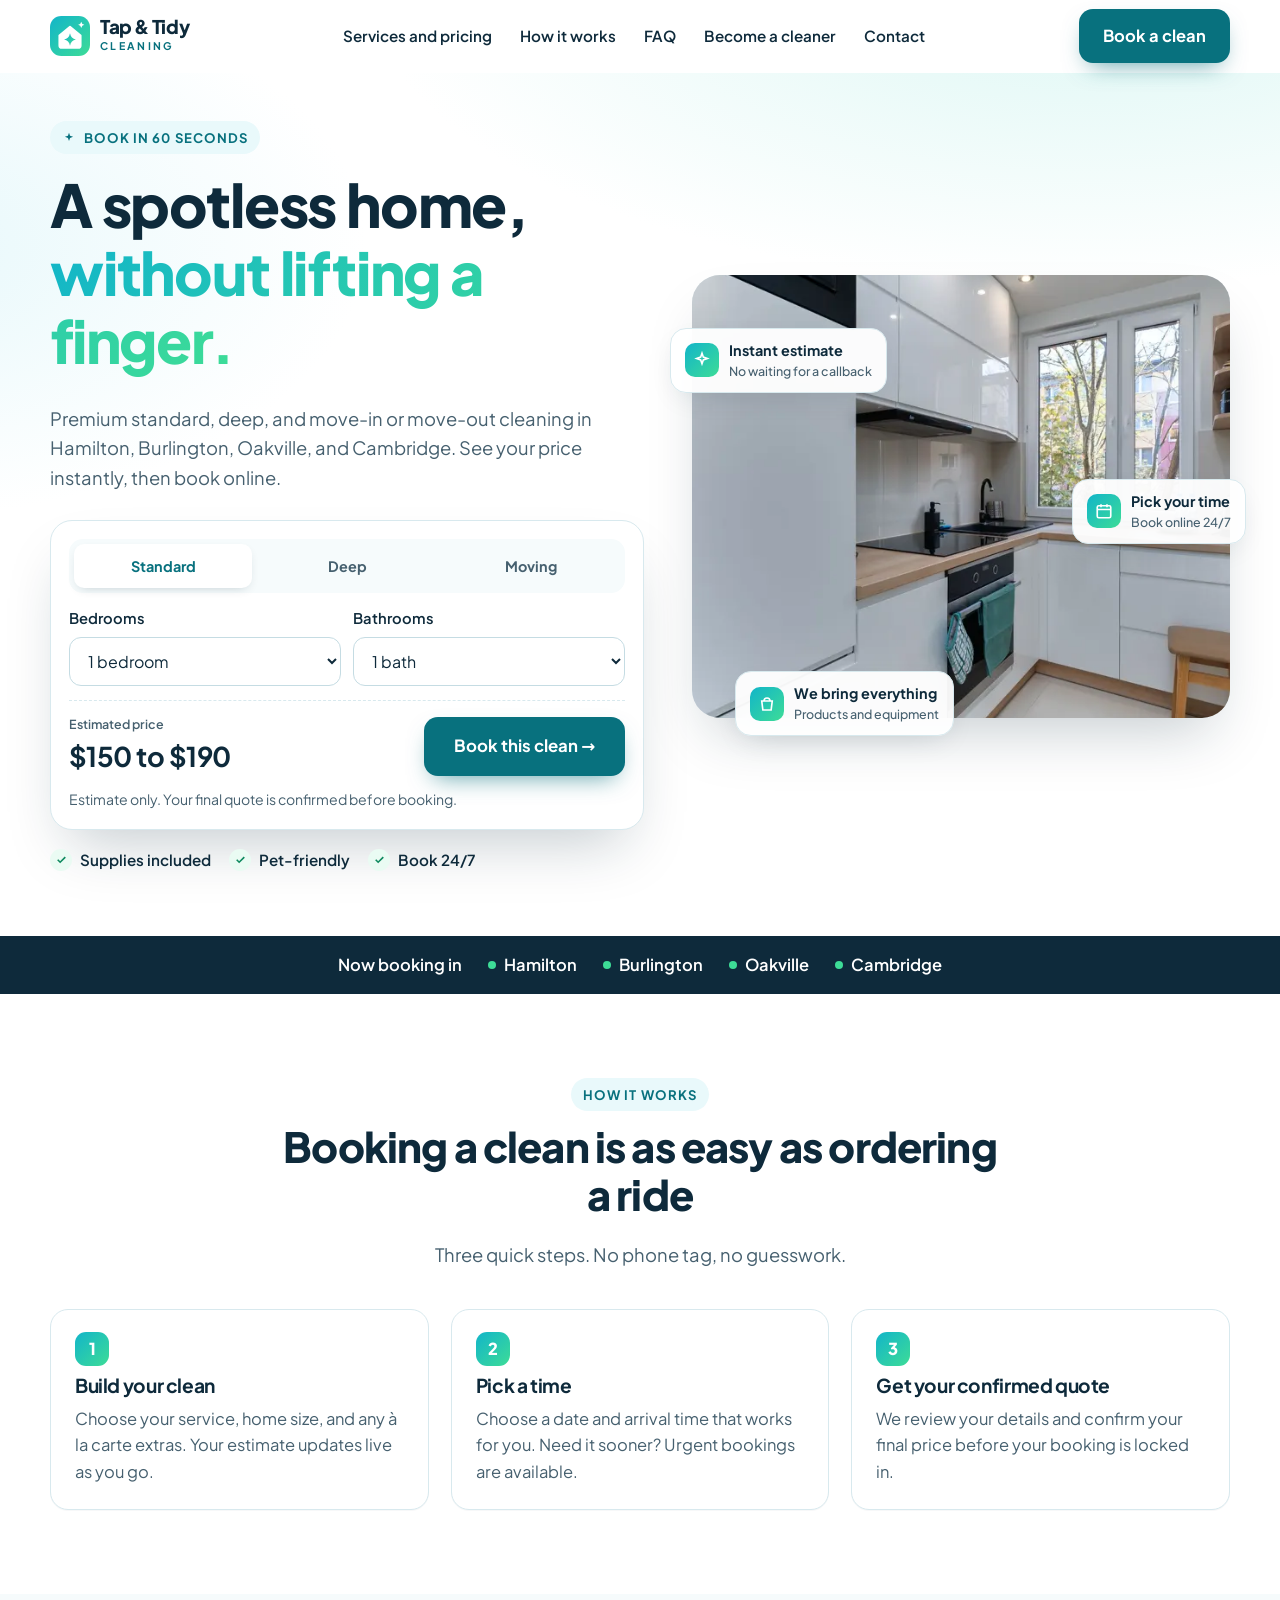
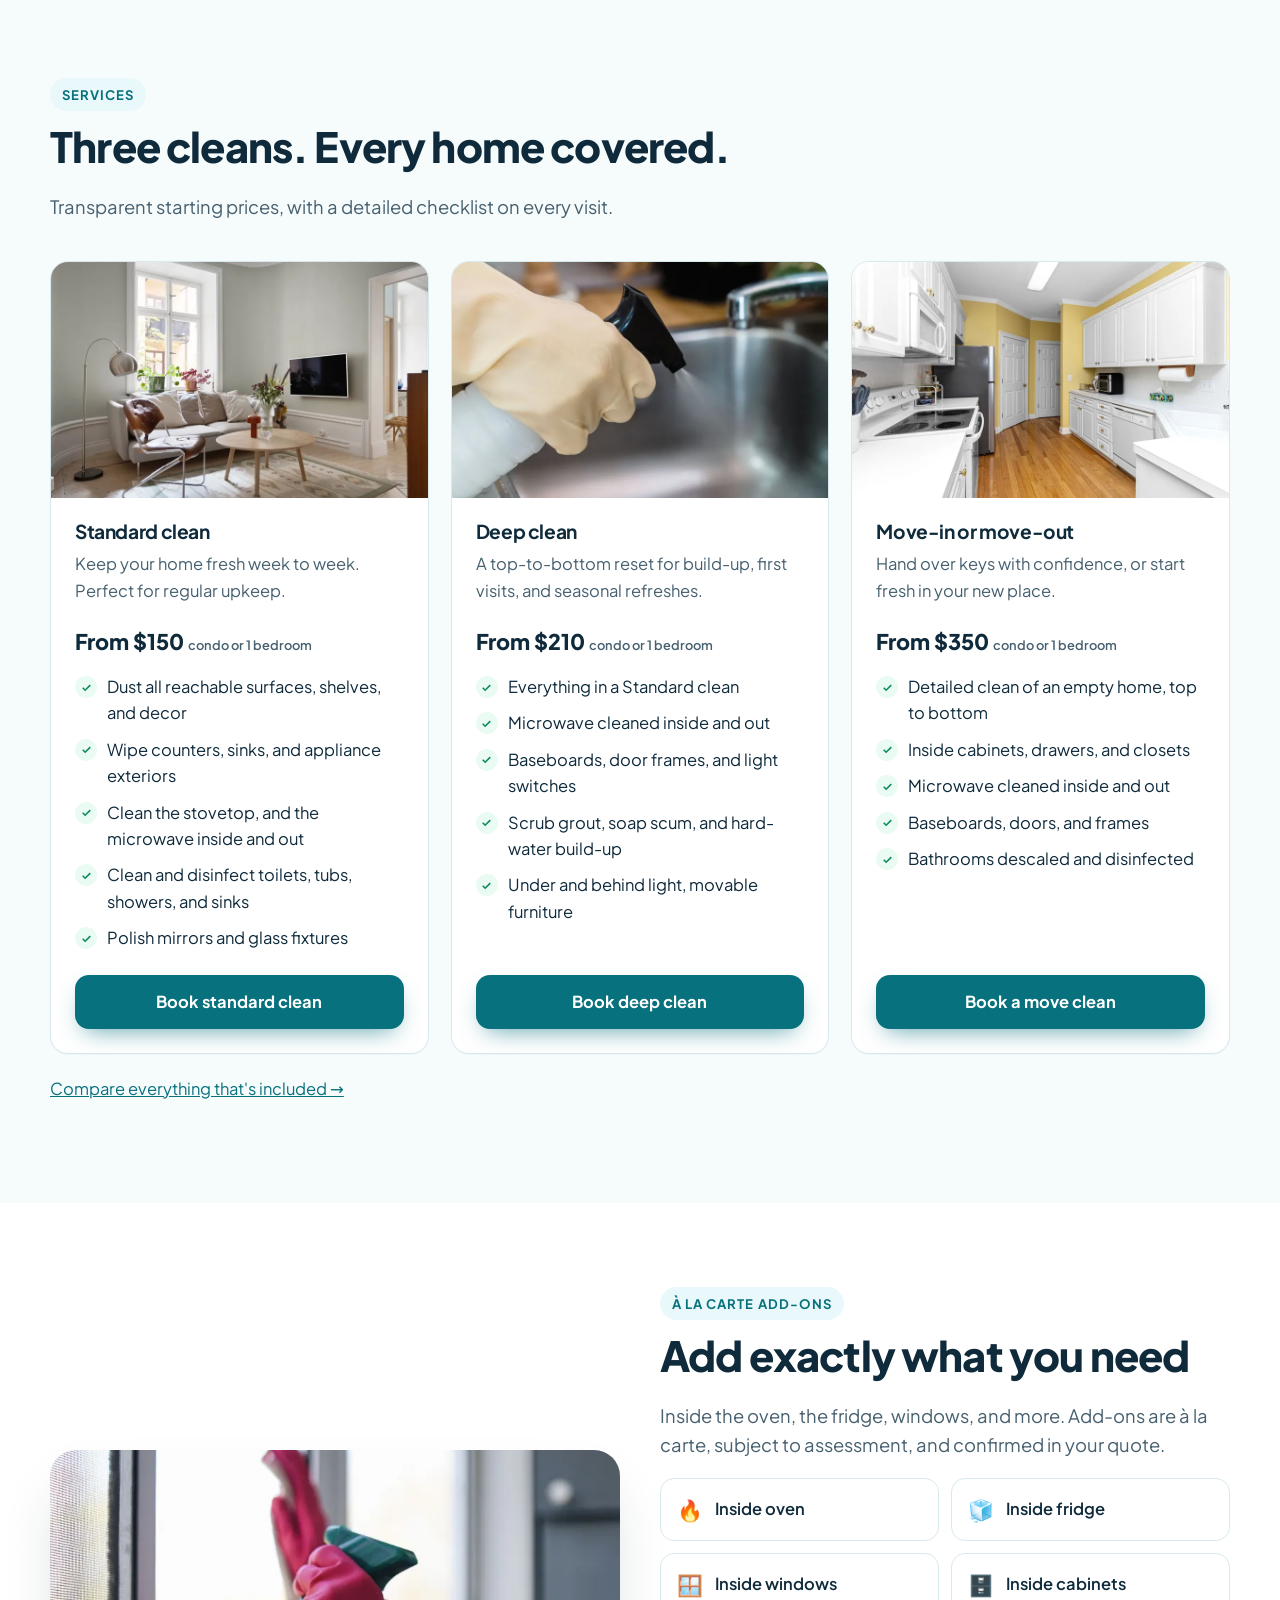
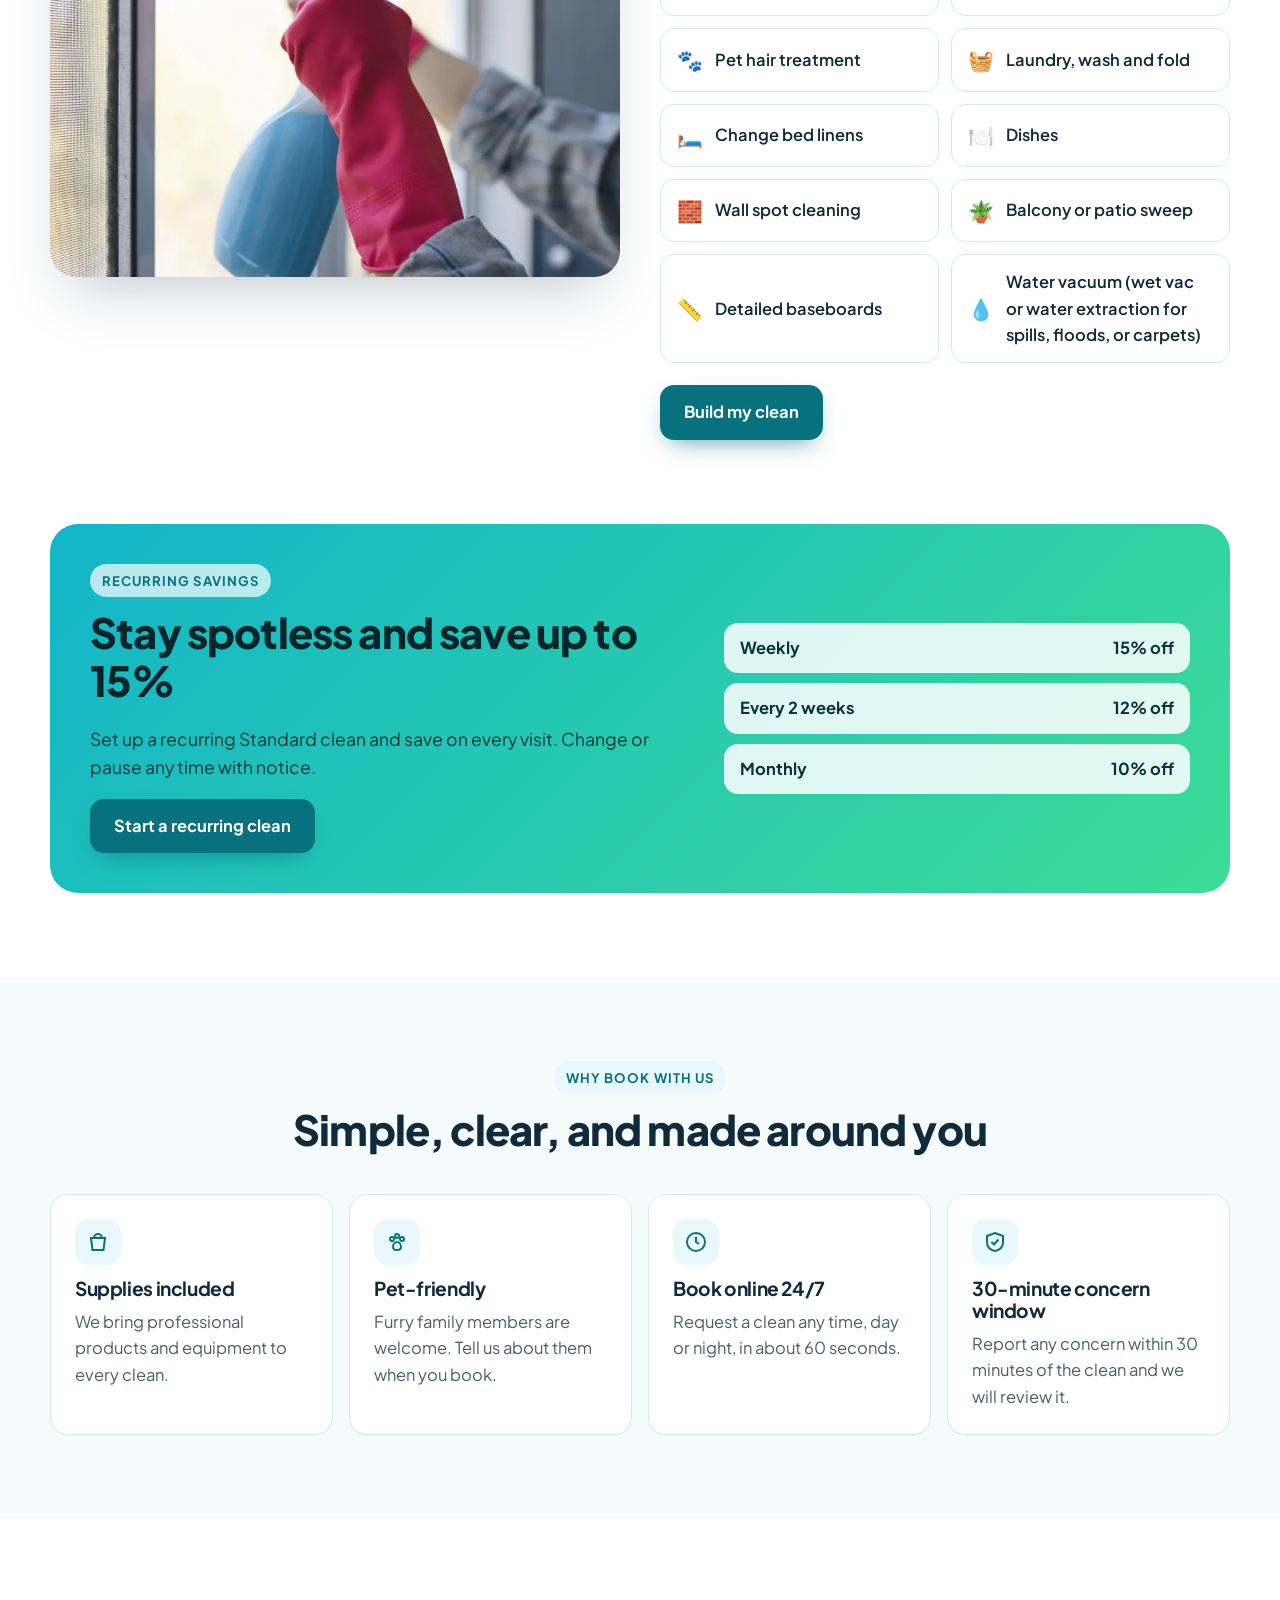
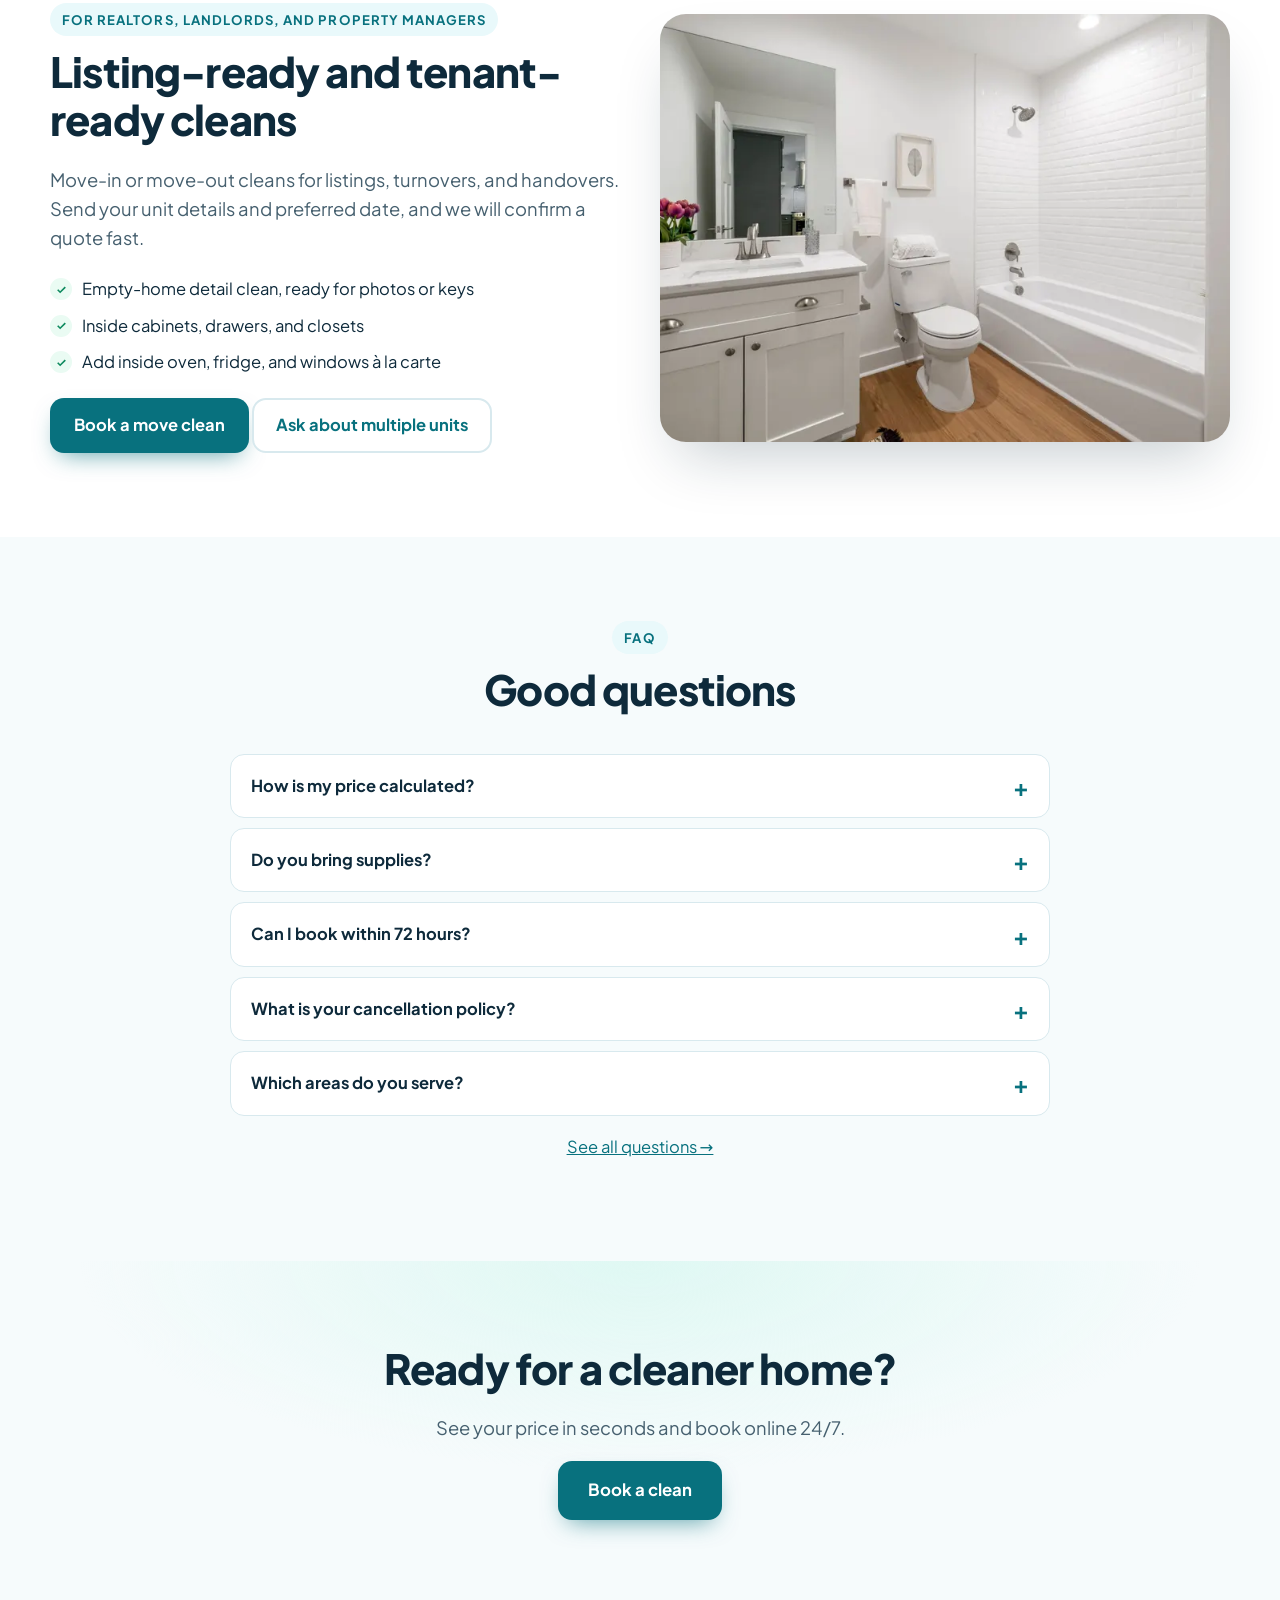
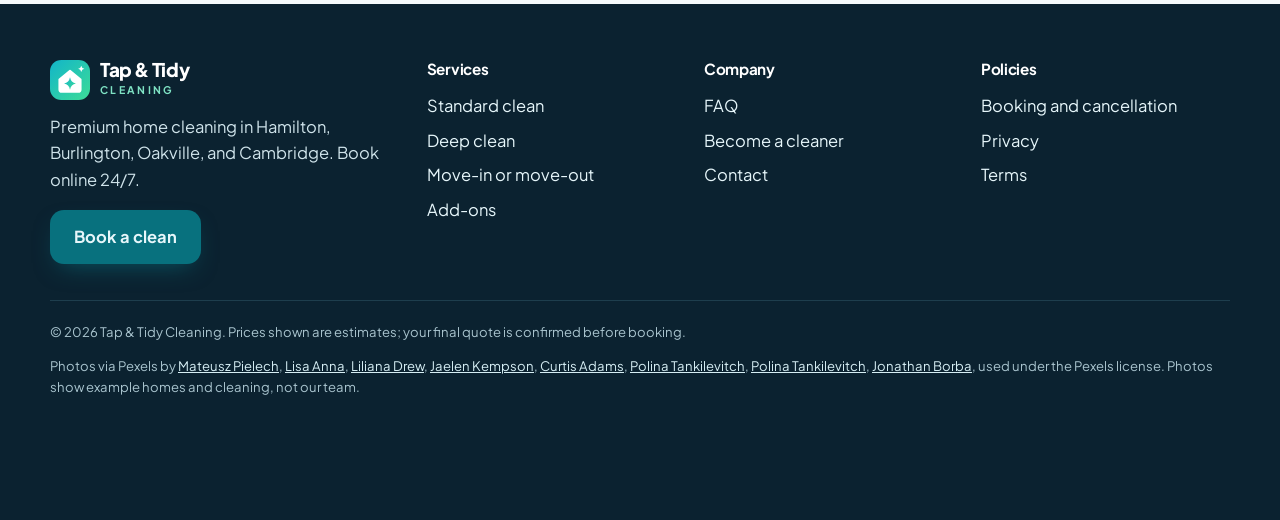
==== commit ec1c20ca: "24-hour cancellation, add-on updates" ====
--- a/index.html
+++ b/index.html
@@ -3,8 +3,8 @@
 <head>
 <meta charset="utf-8">
 <meta name="viewport" content="width=device-width, initial-scale=1, viewport-fit=cover">
-<meta name="color-scheme" content="only light">
-<meta name="supported-color-schemes" content="light only">
+<meta name="color-scheme" content="light dark">
+<meta name="supported-color-schemes" content="light dark">
 <meta name="darkreader-lock">
 <meta name="theme-color" content="#ffffff">
 <title>Tap & Tidy Cleaning | Home cleaning in Hamilton, Burlington, Oakville, and Cambridge</title>
@@ -83,11 +83,11 @@
  <div class="container">
   <div class="section-head reveal"><span class="eyebrow">Services</span><h2 style="margin-top:12px">Three cleans. Every home covered.</h2><p class="lead">Transparent starting prices, with a detailed checklist on every visit.</p></div>
   <div class="grid-3"><article class="card svc reveal" id="c-standard"><div class="svc-img"><img class="" src="assets/img/living-room-800.webp" srcset="assets/img/living-room-800.webp 800w, assets/img/living-room-1600.webp 1600w" sizes="(max-width:640px) 100vw, 33vw" alt="Bright, tidy living room with a sofa and natural light" width="1600" height="1067" loading="lazy" decoding="async"></div>
-<div class="svc-body"><h3>Standard clean</h3><p class="muted">Keep your home fresh week to week. Perfect for regular upkeep.</p><div class="svc-price">From $150 <small>condo or 1 bedroom</small></div><ul class="list"><li><span class="tick" aria-hidden="true"><svg viewBox="0 0 24 24"><path d="M5 12.5l4.5 4.5L19 7.5"/></svg></span><span>Dust all reachable surfaces, shelves, and decor</span></li><li><span class="tick" aria-hidden="true"><svg viewBox="0 0 24 24"><path d="M5 12.5l4.5 4.5L19 7.5"/></svg></span><span>Wipe counters, sinks, and appliance exteriors</span></li><li><span class="tick" aria-hidden="true"><svg viewBox="0 0 24 24"><path d="M5 12.5l4.5 4.5L19 7.5"/></svg></span><span>Clean stovetop and microwave exterior</span></li><li><span class="tick" aria-hidden="true"><svg viewBox="0 0 24 24"><path d="M5 12.5l4.5 4.5L19 7.5"/></svg></span><span>Clean and disinfect toilets, tubs, showers, and sinks</span></li><li><span class="tick" aria-hidden="true"><svg viewBox="0 0 24 24"><path d="M5 12.5l4.5 4.5L19 7.5"/></svg></span><span>Polish mirrors and glass fixtures</span></li></ul>
+<div class="svc-body"><h3>Standard clean</h3><p class="muted">Keep your home fresh week to week. Perfect for regular upkeep.</p><div class="svc-price">From $150 <small>condo or 1 bedroom</small></div><ul class="list"><li><span class="tick" aria-hidden="true"><svg viewBox="0 0 24 24"><path d="M5 12.5l4.5 4.5L19 7.5"/></svg></span><span>Dust all reachable surfaces, shelves, and decor</span></li><li><span class="tick" aria-hidden="true"><svg viewBox="0 0 24 24"><path d="M5 12.5l4.5 4.5L19 7.5"/></svg></span><span>Wipe counters, sinks, and appliance exteriors</span></li><li><span class="tick" aria-hidden="true"><svg viewBox="0 0 24 24"><path d="M5 12.5l4.5 4.5L19 7.5"/></svg></span><span>Clean the stovetop, and the microwave inside and out</span></li><li><span class="tick" aria-hidden="true"><svg viewBox="0 0 24 24"><path d="M5 12.5l4.5 4.5L19 7.5"/></svg></span><span>Clean and disinfect toilets, tubs, showers, and sinks</span></li><li><span class="tick" aria-hidden="true"><svg viewBox="0 0 24 24"><path d="M5 12.5l4.5 4.5L19 7.5"/></svg></span><span>Polish mirrors and glass fixtures</span></li></ul>
 <a class="btn btn-primary btn-block" href="book.html?service=standard">Book standard clean</a></div></article><article class="card svc reveal" id="c-deep"><div class="svc-img"><img class="" src="assets/img/sink-deep-800.webp" srcset="assets/img/sink-deep-800.webp 800w, assets/img/sink-deep-1600.webp 1600w" sizes="(max-width:640px) 100vw, 33vw" alt="Gloved hand cleaning a stainless kitchen sink with a spray bottle" width="1600" height="1067" loading="lazy" decoding="async"></div>
-<div class="svc-body"><h3>Deep clean</h3><p class="muted">A top-to-bottom reset for build-up, first visits, and seasonal refreshes.</p><div class="svc-price">From $255 <small>condo or 1 bedroom</small></div><ul class="list"><li><span class="tick" aria-hidden="true"><svg viewBox="0 0 24 24"><path d="M5 12.5l4.5 4.5L19 7.5"/></svg></span><span>Everything in a Standard clean</span></li><li><span class="tick" aria-hidden="true"><svg viewBox="0 0 24 24"><path d="M5 12.5l4.5 4.5L19 7.5"/></svg></span><span>Baseboards, door frames, and light switches</span></li><li><span class="tick" aria-hidden="true"><svg viewBox="0 0 24 24"><path d="M5 12.5l4.5 4.5L19 7.5"/></svg></span><span>Scrub grout, soap scum, and hard-water build-up</span></li><li><span class="tick" aria-hidden="true"><svg viewBox="0 0 24 24"><path d="M5 12.5l4.5 4.5L19 7.5"/></svg></span><span>Under and behind light, movable furniture</span></li><li><span class="tick" aria-hidden="true"><svg viewBox="0 0 24 24"><path d="M5 12.5l4.5 4.5L19 7.5"/></svg></span><span>Window sills and tracks</span></li></ul>
+<div class="svc-body"><h3>Deep clean</h3><p class="muted">A top-to-bottom reset for build-up, first visits, and seasonal refreshes.</p><div class="svc-price">From $210 <small>condo or 1 bedroom</small></div><ul class="list"><li><span class="tick" aria-hidden="true"><svg viewBox="0 0 24 24"><path d="M5 12.5l4.5 4.5L19 7.5"/></svg></span><span>Everything in a Standard clean</span></li><li><span class="tick" aria-hidden="true"><svg viewBox="0 0 24 24"><path d="M5 12.5l4.5 4.5L19 7.5"/></svg></span><span>Microwave cleaned inside and out</span></li><li><span class="tick" aria-hidden="true"><svg viewBox="0 0 24 24"><path d="M5 12.5l4.5 4.5L19 7.5"/></svg></span><span>Baseboards, door frames, and light switches</span></li><li><span class="tick" aria-hidden="true"><svg viewBox="0 0 24 24"><path d="M5 12.5l4.5 4.5L19 7.5"/></svg></span><span>Scrub grout, soap scum, and hard-water build-up</span></li><li><span class="tick" aria-hidden="true"><svg viewBox="0 0 24 24"><path d="M5 12.5l4.5 4.5L19 7.5"/></svg></span><span>Under and behind light, movable furniture</span></li></ul>
 <a class="btn btn-primary btn-block" href="book.html?service=deep">Book deep clean</a></div></article><article class="card svc reveal" id="c-move"><div class="svc-img"><img class="" src="assets/img/move-kitchen-800.webp" srcset="assets/img/move-kitchen-800.webp 800w, assets/img/move-kitchen-1600.webp 1600w" sizes="(max-width:640px) 100vw, 33vw" alt="Empty, bright kitchen with white cabinets and wood floors" width="1600" height="1067" loading="lazy" decoding="async"></div>
-<div class="svc-body"><h3>Move-in or move-out</h3><p class="muted">Hand over keys with confidence, or start fresh in your new place.</p><div class="svc-price">From $400 <small>condo or 1 bedroom</small></div><ul class="list"><li><span class="tick" aria-hidden="true"><svg viewBox="0 0 24 24"><path d="M5 12.5l4.5 4.5L19 7.5"/></svg></span><span>Detailed clean of an empty home, top to bottom</span></li><li><span class="tick" aria-hidden="true"><svg viewBox="0 0 24 24"><path d="M5 12.5l4.5 4.5L19 7.5"/></svg></span><span>Inside cabinets, drawers, and closets</span></li><li><span class="tick" aria-hidden="true"><svg viewBox="0 0 24 24"><path d="M5 12.5l4.5 4.5L19 7.5"/></svg></span><span>Baseboards, doors, and frames</span></li><li><span class="tick" aria-hidden="true"><svg viewBox="0 0 24 24"><path d="M5 12.5l4.5 4.5L19 7.5"/></svg></span><span>Bathrooms descaled and disinfected</span></li><li><span class="tick" aria-hidden="true"><svg viewBox="0 0 24 24"><path d="M5 12.5l4.5 4.5L19 7.5"/></svg></span><span>Window sills and tracks</span></li></ul>
+<div class="svc-body"><h3>Move-in or move-out</h3><p class="muted">Hand over keys with confidence, or start fresh in your new place.</p><div class="svc-price">From $350 <small>condo or 1 bedroom</small></div><ul class="list"><li><span class="tick" aria-hidden="true"><svg viewBox="0 0 24 24"><path d="M5 12.5l4.5 4.5L19 7.5"/></svg></span><span>Detailed clean of an empty home, top to bottom</span></li><li><span class="tick" aria-hidden="true"><svg viewBox="0 0 24 24"><path d="M5 12.5l4.5 4.5L19 7.5"/></svg></span><span>Inside cabinets, drawers, and closets</span></li><li><span class="tick" aria-hidden="true"><svg viewBox="0 0 24 24"><path d="M5 12.5l4.5 4.5L19 7.5"/></svg></span><span>Microwave cleaned inside and out</span></li><li><span class="tick" aria-hidden="true"><svg viewBox="0 0 24 24"><path d="M5 12.5l4.5 4.5L19 7.5"/></svg></span><span>Baseboards, doors, and frames</span></li><li><span class="tick" aria-hidden="true"><svg viewBox="0 0 24 24"><path d="M5 12.5l4.5 4.5L19 7.5"/></svg></span><span>Bathrooms descaled and disinfected</span></li></ul>
 <a class="btn btn-primary btn-block" href="book.html?service=move">Book a move clean</a></div></article></div>
   <p style="margin-top:22px"><a href="services.html">Compare everything that's included →</a></p>
  </div>
@@ -98,7 +98,7 @@
   <div class="reveal">
    <span class="eyebrow">À la carte add-ons</span><h2 style="margin-top:12px">Add exactly what you need</h2>
    <p class="lead">Inside the oven, the fridge, windows, and more. Add-ons are à la carte, subject to assessment, and confirmed in your quote.</p>
-   <div class="addon-grid" style="margin:18px 0 22px"><div class="addon-pill"><span class="em" aria-hidden="true">🔥</span>Inside oven</div><div class="addon-pill"><span class="em" aria-hidden="true">🧊</span>Inside fridge</div><div class="addon-pill"><span class="em" aria-hidden="true">🪟</span>Inside windows</div><div class="addon-pill"><span class="em" aria-hidden="true">🗄️</span>Inside cabinets</div><div class="addon-pill"><span class="em" aria-hidden="true">🐾</span>Pet hair treatment</div><div class="addon-pill"><span class="em" aria-hidden="true">🧺</span>Laundry, wash and fold</div><div class="addon-pill"><span class="em" aria-hidden="true">🛏️</span>Change bed linens</div><div class="addon-pill"><span class="em" aria-hidden="true">🍽️</span>Dishes</div><div class="addon-pill"><span class="em" aria-hidden="true">📦</span>Inside microwave</div><div class="addon-pill"><span class="em" aria-hidden="true">🧱</span>Wall spot cleaning</div><div class="addon-pill"><span class="em" aria-hidden="true">🪴</span>Balcony or patio sweep</div><div class="addon-pill"><span class="em" aria-hidden="true">📏</span>Detailed baseboards</div></div>
+   <div class="addon-grid" style="margin:18px 0 22px"><div class="addon-pill"><span class="em" aria-hidden="true">🔥</span>Inside oven</div><div class="addon-pill"><span class="em" aria-hidden="true">🧊</span>Inside fridge</div><div class="addon-pill"><span class="em" aria-hidden="true">🪟</span>Inside windows</div><div class="addon-pill"><span class="em" aria-hidden="true">🗄️</span>Inside cabinets</div><div class="addon-pill"><span class="em" aria-hidden="true">🐾</span>Pet hair treatment</div><div class="addon-pill"><span class="em" aria-hidden="true">🧺</span>Laundry, wash and fold</div><div class="addon-pill"><span class="em" aria-hidden="true">🛏️</span>Change bed linens</div><div class="addon-pill"><span class="em" aria-hidden="true">🍽️</span>Dishes</div><div class="addon-pill"><span class="em" aria-hidden="true">🧱</span>Wall spot cleaning</div><div class="addon-pill"><span class="em" aria-hidden="true">🪴</span>Balcony or patio sweep</div><div class="addon-pill"><span class="em" aria-hidden="true">📏</span>Detailed baseboards</div><div class="addon-pill"><span class="em" aria-hidden="true">💧</span>Water vacuum (wet vac or water extraction for spills, floods, or carpets)</div></div>
    <a class="btn btn-primary" href="book.html">Build my clean</a>
   </div>
  </div>
@@ -129,7 +129,7 @@
 <section class="bg-soft">
  <div class="container" style="max-width:820px">
   <div class="section-head center reveal"><span class="eyebrow">FAQ</span><h2 style="margin-top:12px">Good questions</h2></div>
-  <details class="faq"><summary>How is my price calculated?</summary><div class="a"><p>Your estimate is based on the service, bedrooms, bathrooms, and size of your home. We confirm your final quote before anything is booked, so there are no surprises.</p></div></details><details class="faq"><summary>Do you bring supplies?</summary><div class="a"><p>Yes. We bring professional cleaning products and equipment.</p></div></details><details class="faq"><summary>Can I book within 72 hours?</summary><div class="a"><p>Yes, turn on Urgent when you pick your time. An urgent fee applies and is confirmed in your quote.</p></div></details><details class="faq"><summary>What is your cancellation policy?</summary><div class="a"><p>Free with 72 or more hours' notice, $60 within 2 days, and $85 on the same day. See our <a href="policies.html">policies</a>.</p></div></details><details class="faq"><summary>Which areas do you serve?</summary><div class="a"><p>Hamilton, Burlington, Oakville, and Cambridge.</p></div></details>
+  <details class="faq"><summary>How is my price calculated?</summary><div class="a"><p>Your estimate is based on the service, bedrooms, bathrooms, and size of your home. We confirm your final quote before anything is booked, so there are no surprises.</p></div></details><details class="faq"><summary>Do you bring supplies?</summary><div class="a"><p>Yes. We bring professional cleaning products and equipment.</p></div></details><details class="faq"><summary>Can I book within 72 hours?</summary><div class="a"><p>Yes, turn on Urgent when you pick your time. An urgent fee applies and is confirmed in your quote.</p></div></details><details class="faq"><summary>What is your cancellation policy?</summary><div class="a"><p>Cancelling is free 24 or more hours before your booking. Cancelling less than 24 hours before, or cancelling a prepaid statutory holiday booking, has an $85 fee. See our <a href="policies.html">policies</a>.</p></div></details><details class="faq"><summary>Which areas do you serve?</summary><div class="a"><p>Hamilton, Burlington, Oakville, and Cambridge.</p></div></details>
   <p style="text-align:center;margin-top:18px"><a href="faq.html">See all questions →</a></p>
  </div>
 </section>
--- a/assets/css/style.css
+++ b/assets/css/style.css
@@ -1,5 +1,6 @@
 @font-face{font-family:"Jakarta";src:url("../fonts/jakarta-latin.woff2") format("woff2");font-weight:200 800;font-display:swap}
-:root,html{color-scheme:only light!important}
+:root,html{color-scheme:light dark}
+@media (prefers-color-scheme:dark){:root,html{color-scheme:light dark}html,body{background:#fff!important;color:#0E2A3B!important}input,select,textarea,button,dialog{color-scheme:light}}
 :root{--ink:#0E2A3B;--muted:#46606F;--brand:#08717E;--brand-d:#065A65;--aqua:#12B5C9;--mint:#3DDC97;--aqua-50:#E9F9FB;--mint-50:#EAFBF3;--line:#D8E9EE;--bg:#F6FBFC;--white:#fff;--warn:#8A4B00;--warn-bg:#FFF5E6;--err:#B42318;--r:18px;--shadow:0 10px 30px -12px rgba(14,42,59,.18);--shadow-lg:0 30px 60px -20px rgba(14,42,59,.25);--grad:linear-gradient(135deg,#12B5C9,#3DDC97)}
 *{box-sizing:border-box}
 html{scroll-behavior:smooth;-webkit-text-size-adjust:100%}
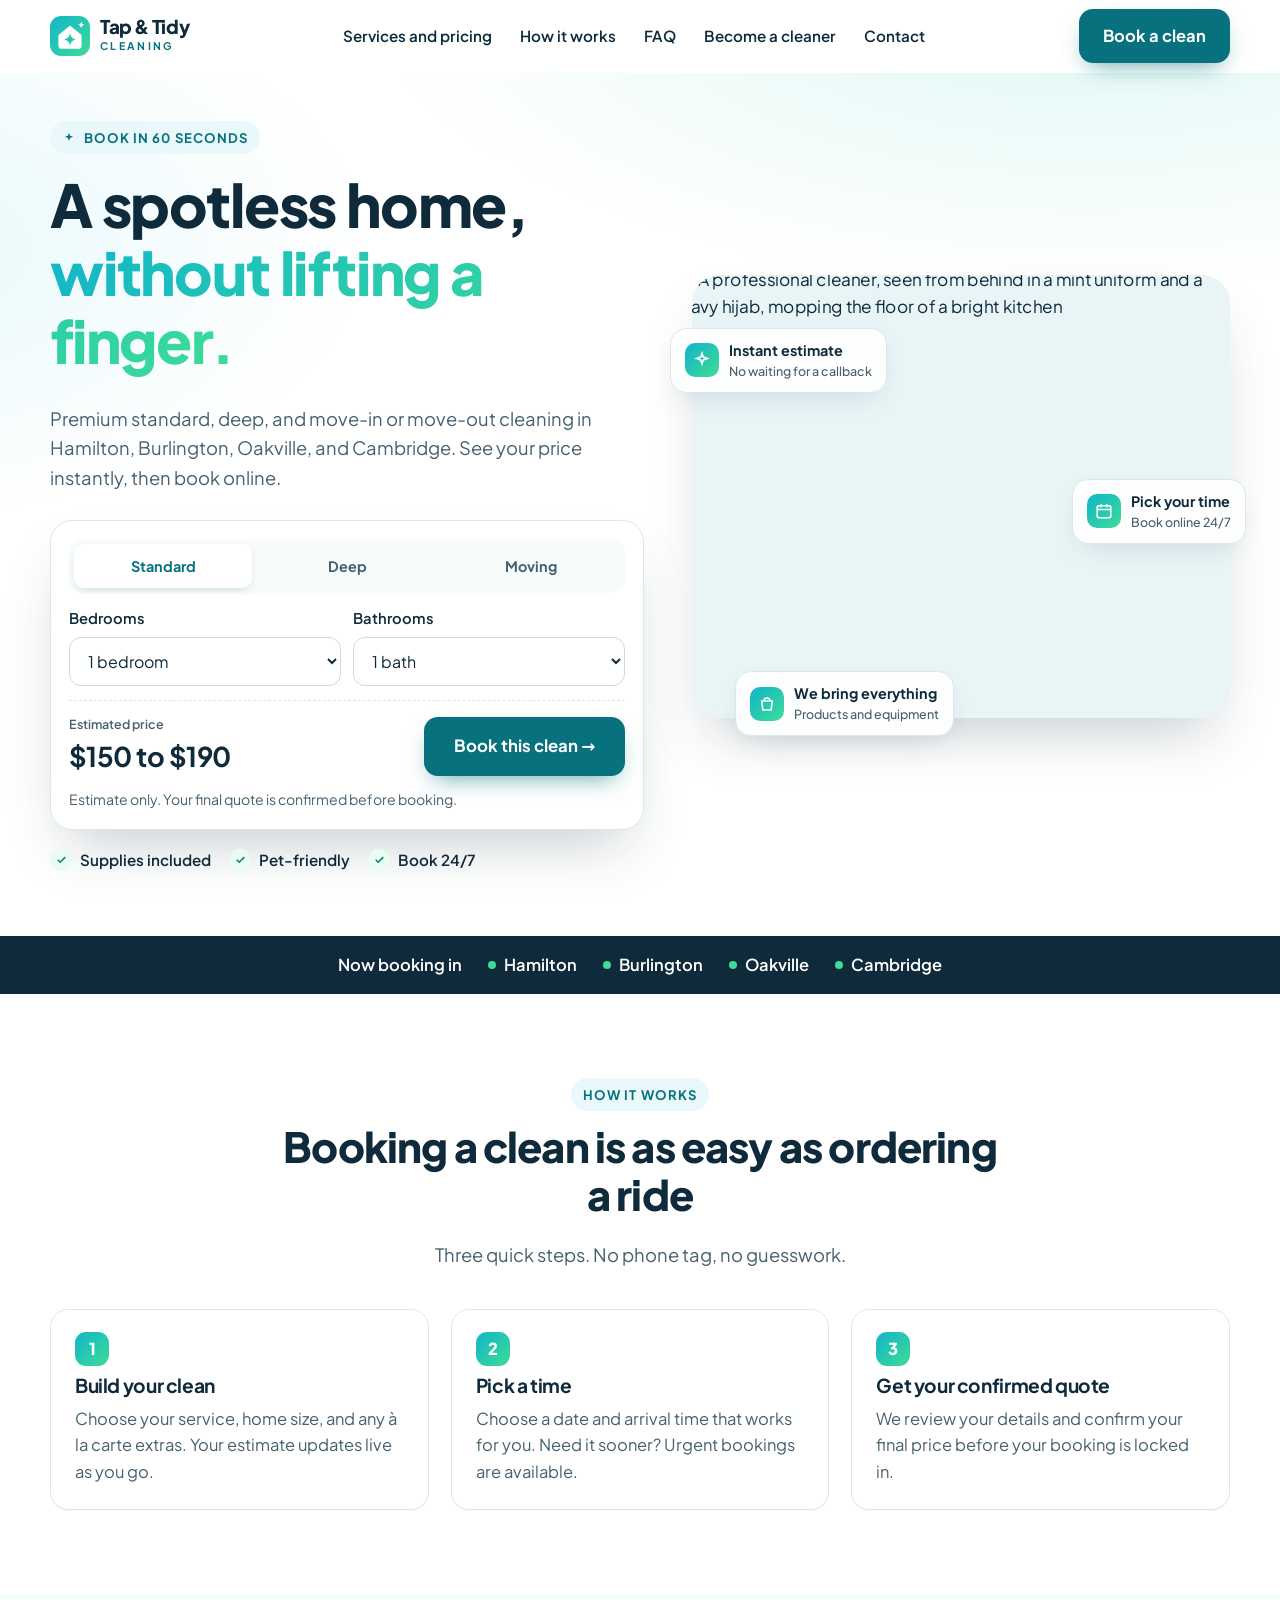
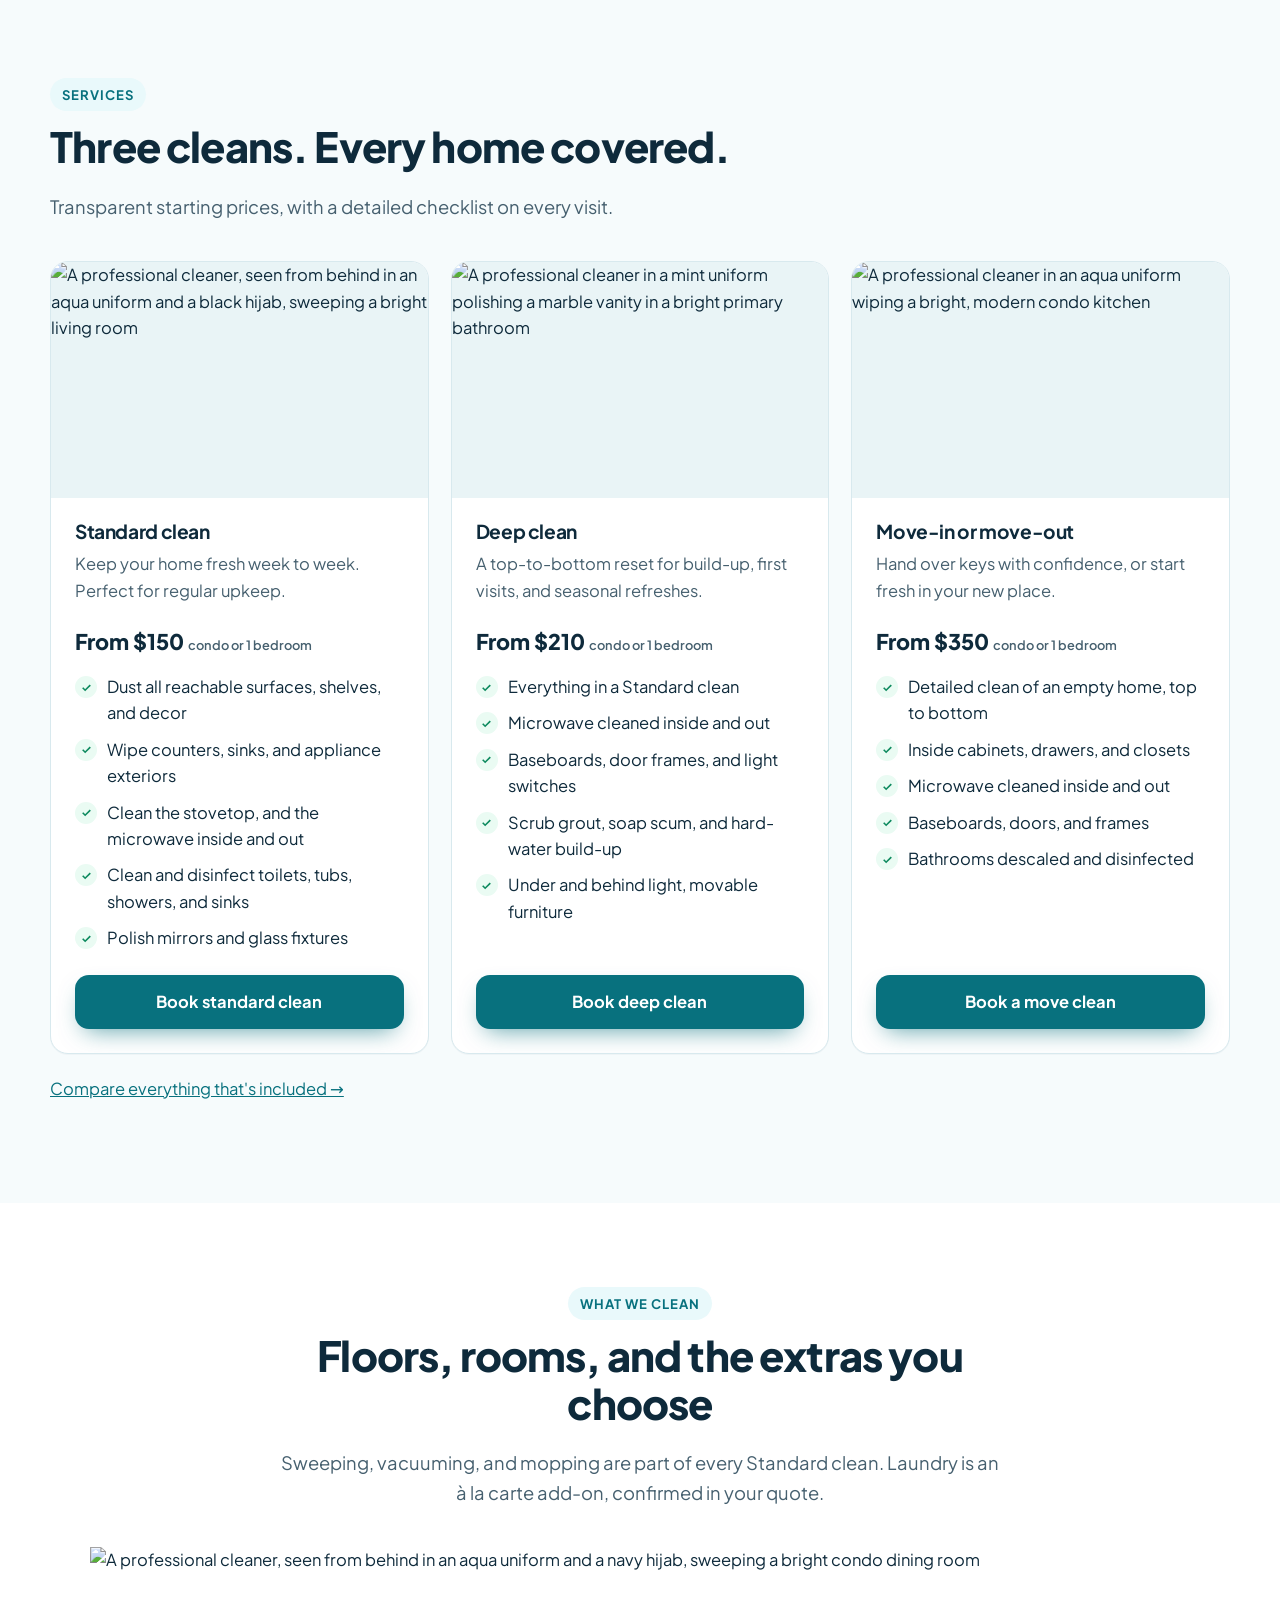
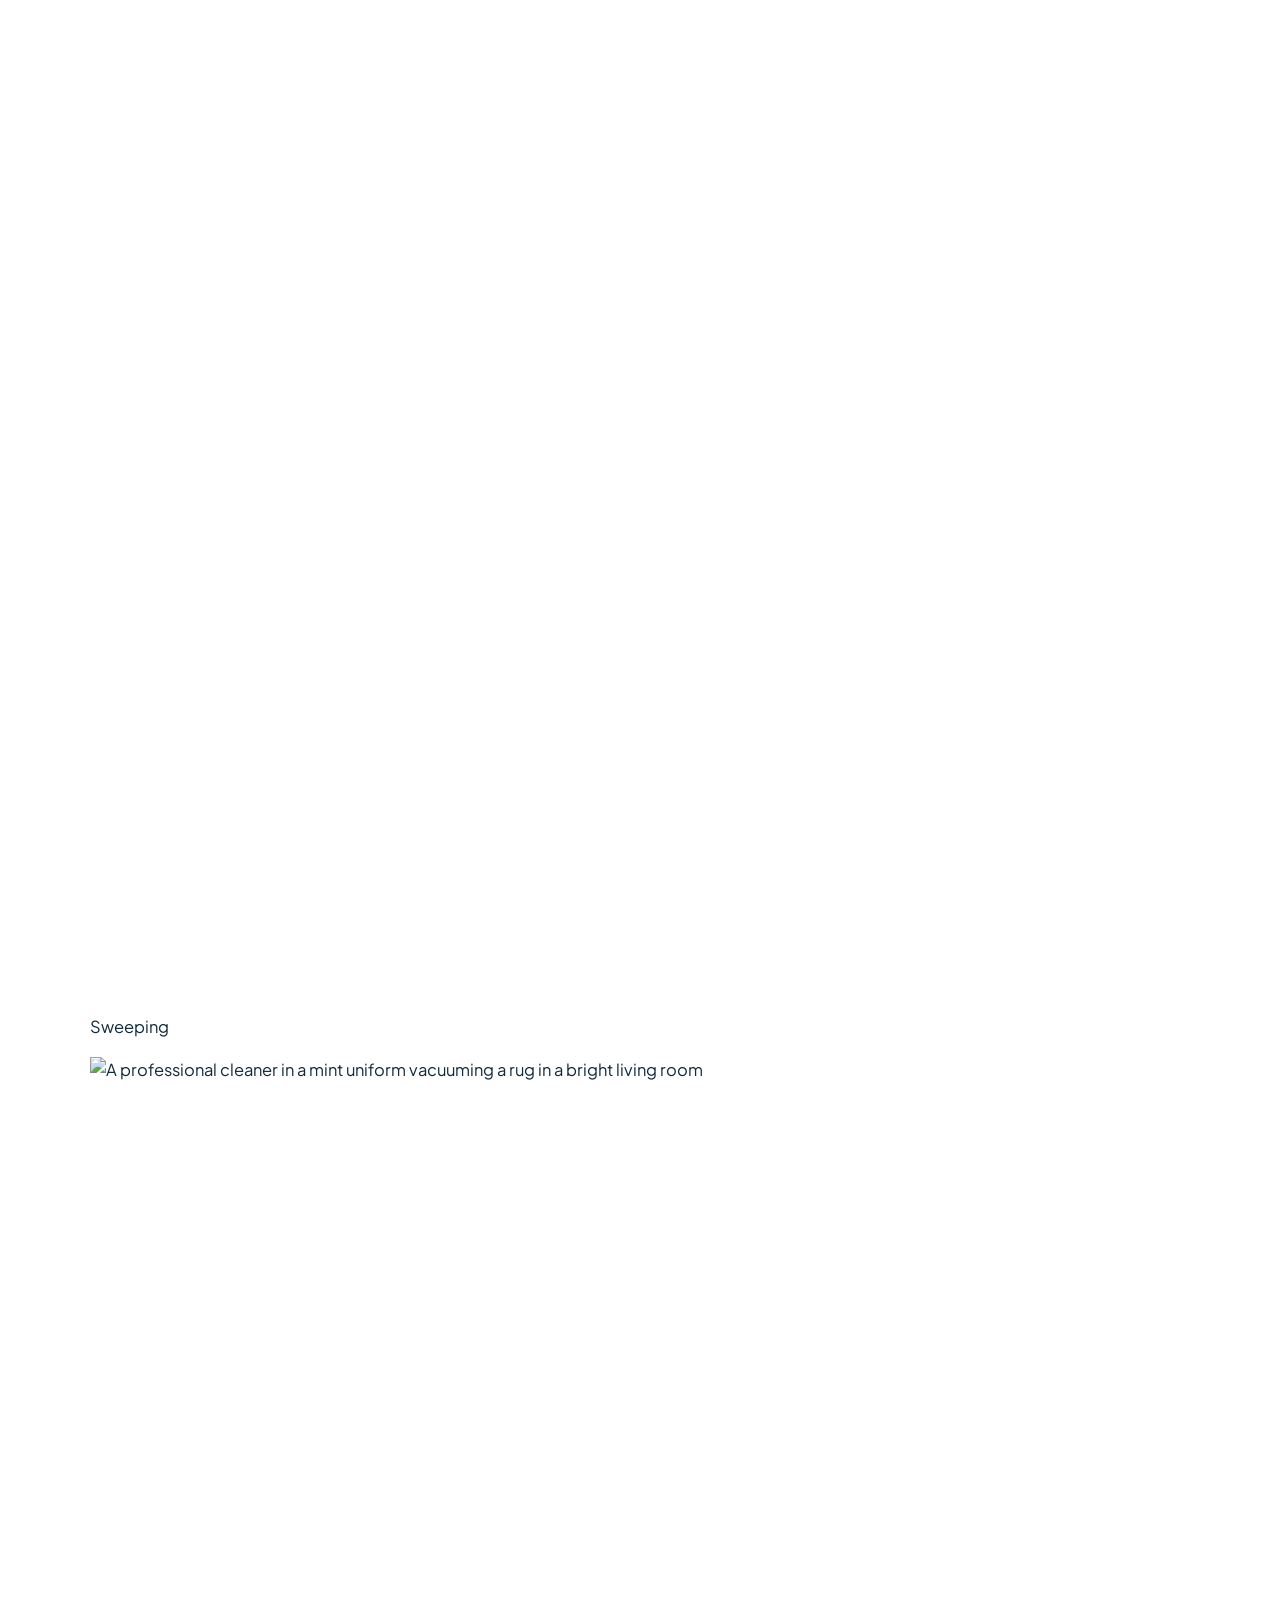
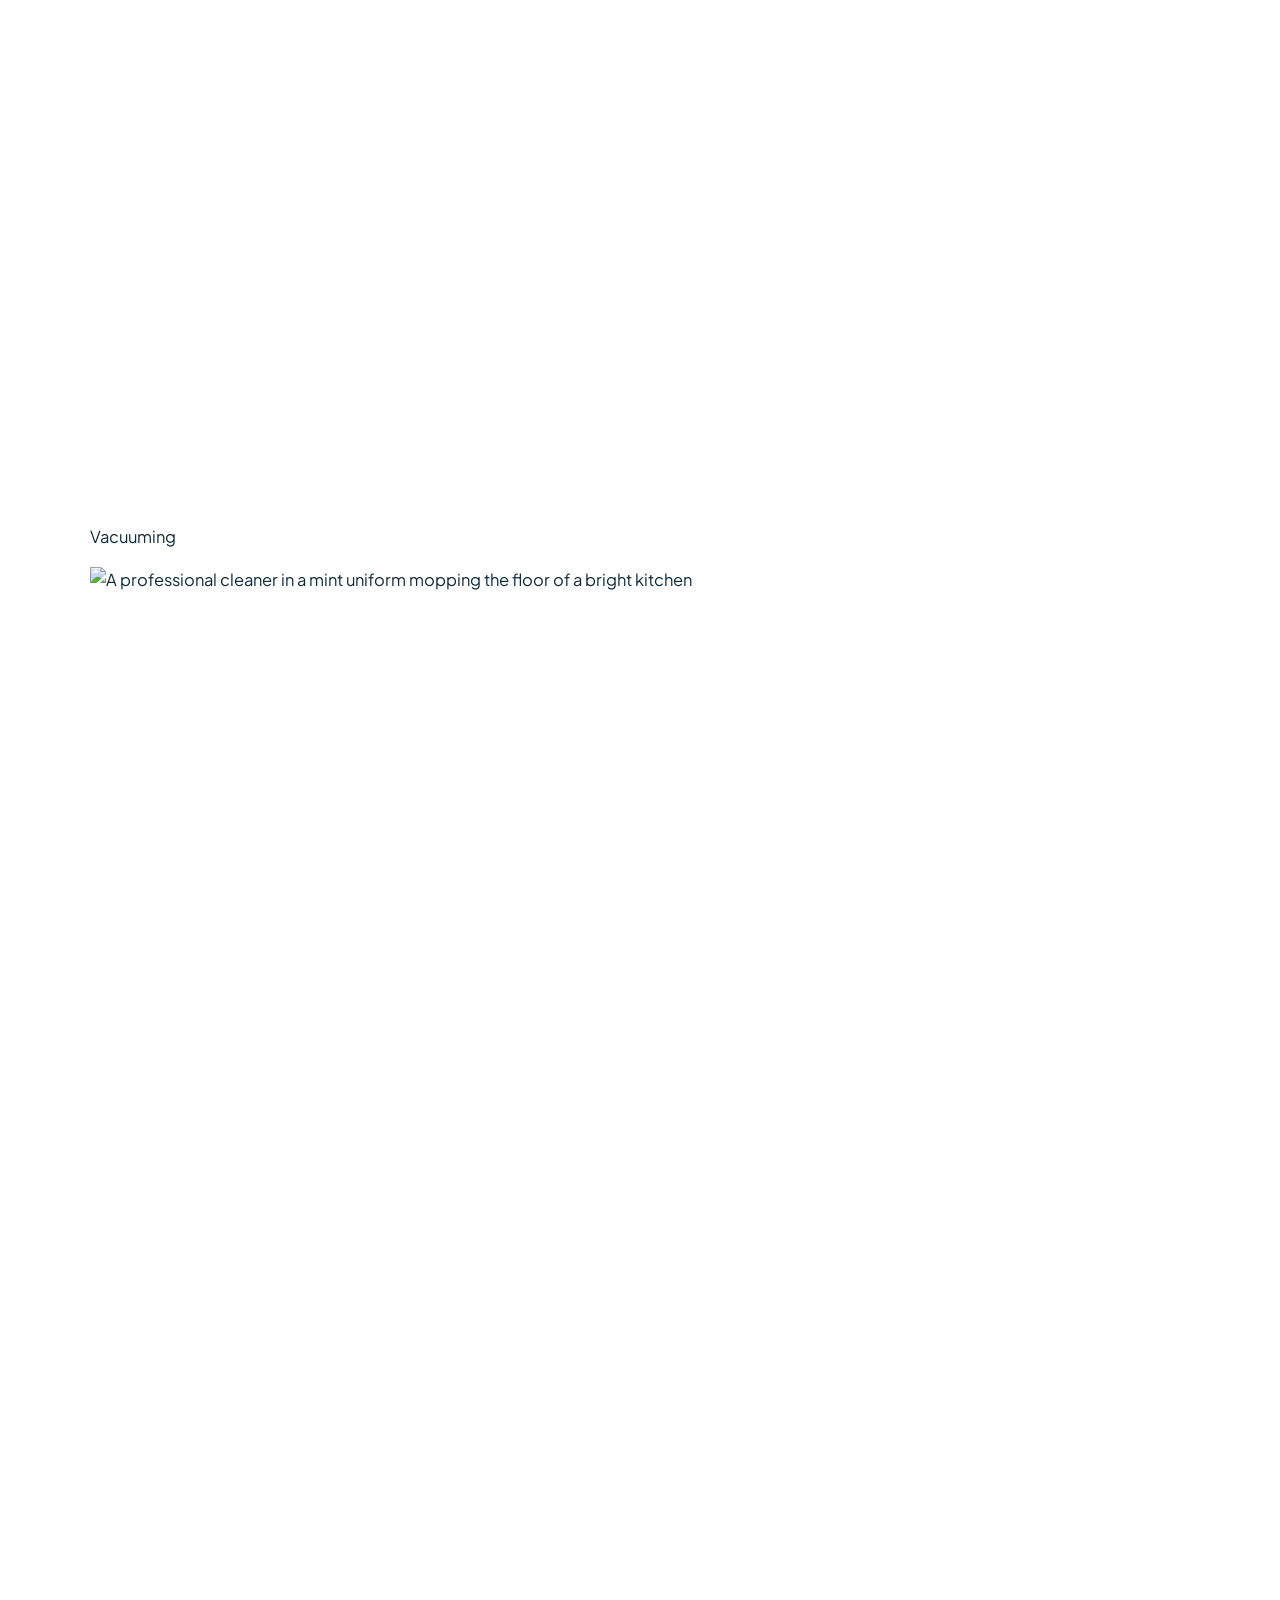
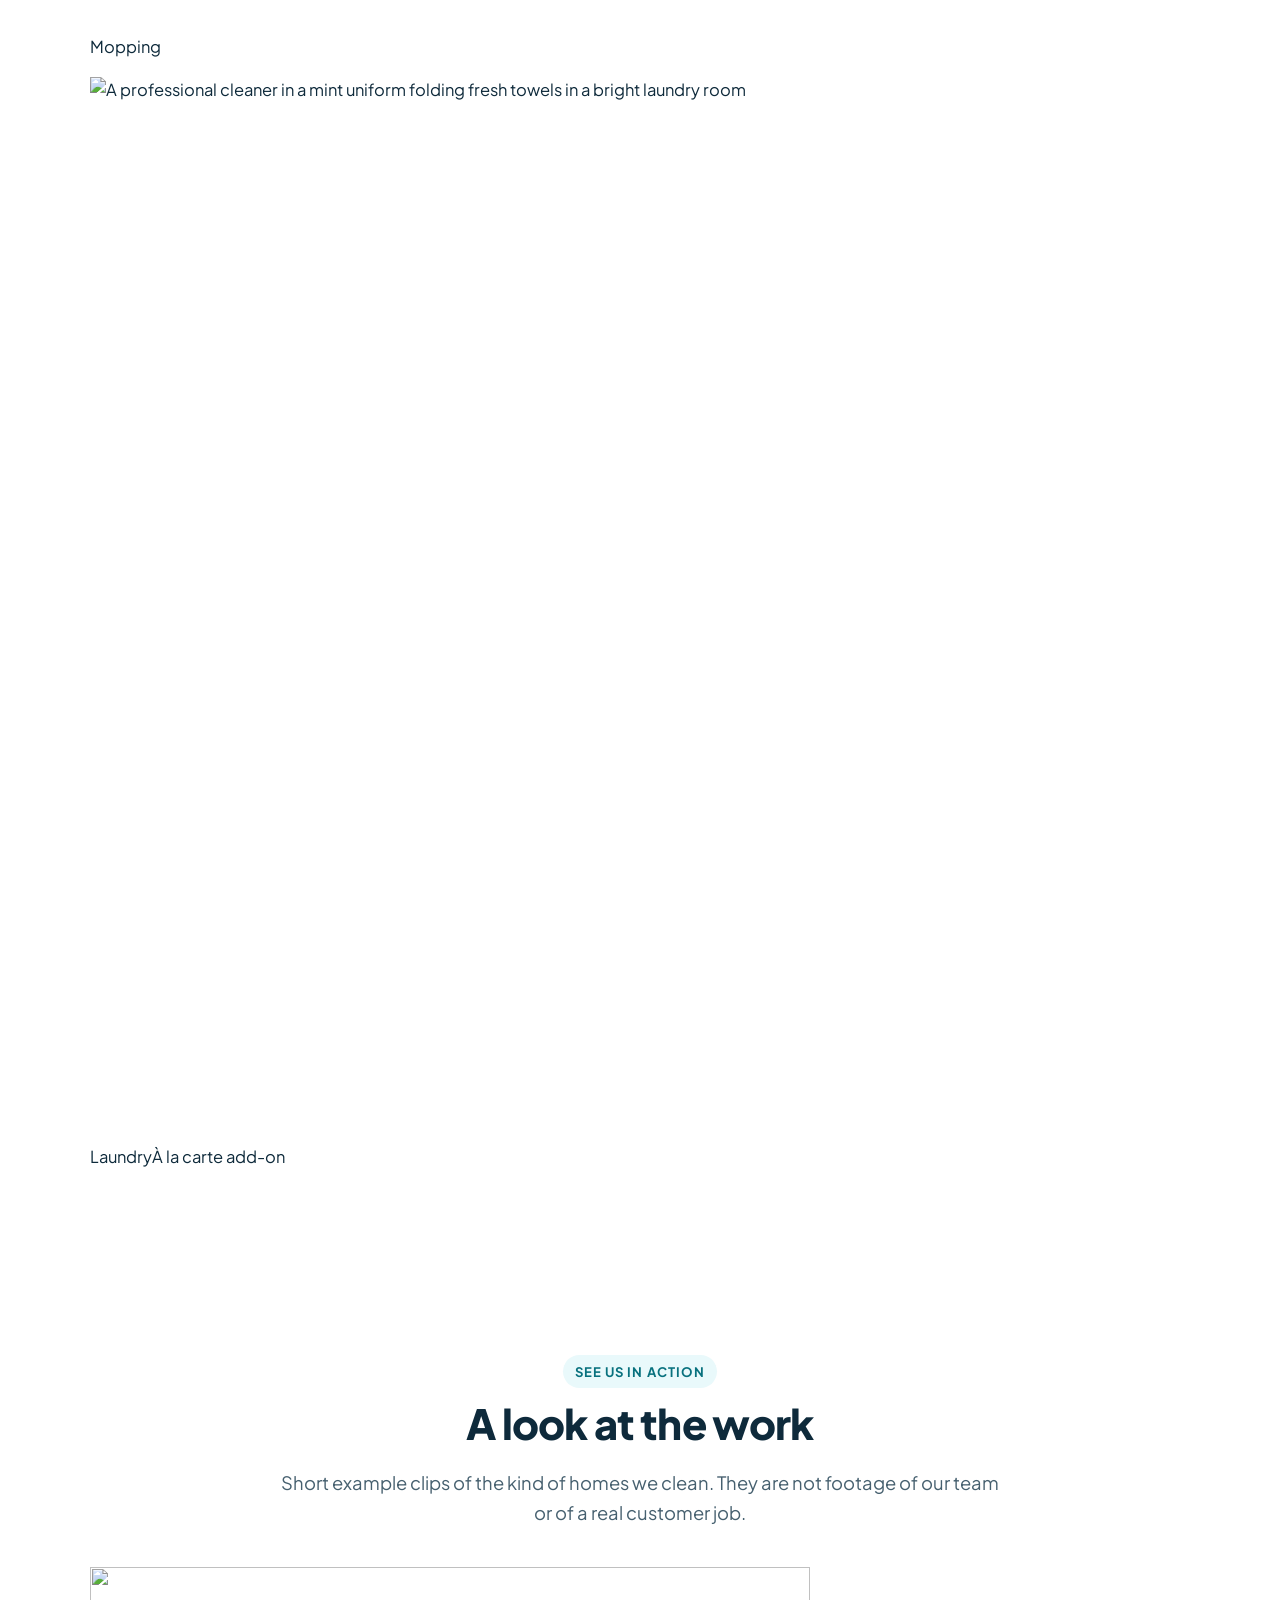
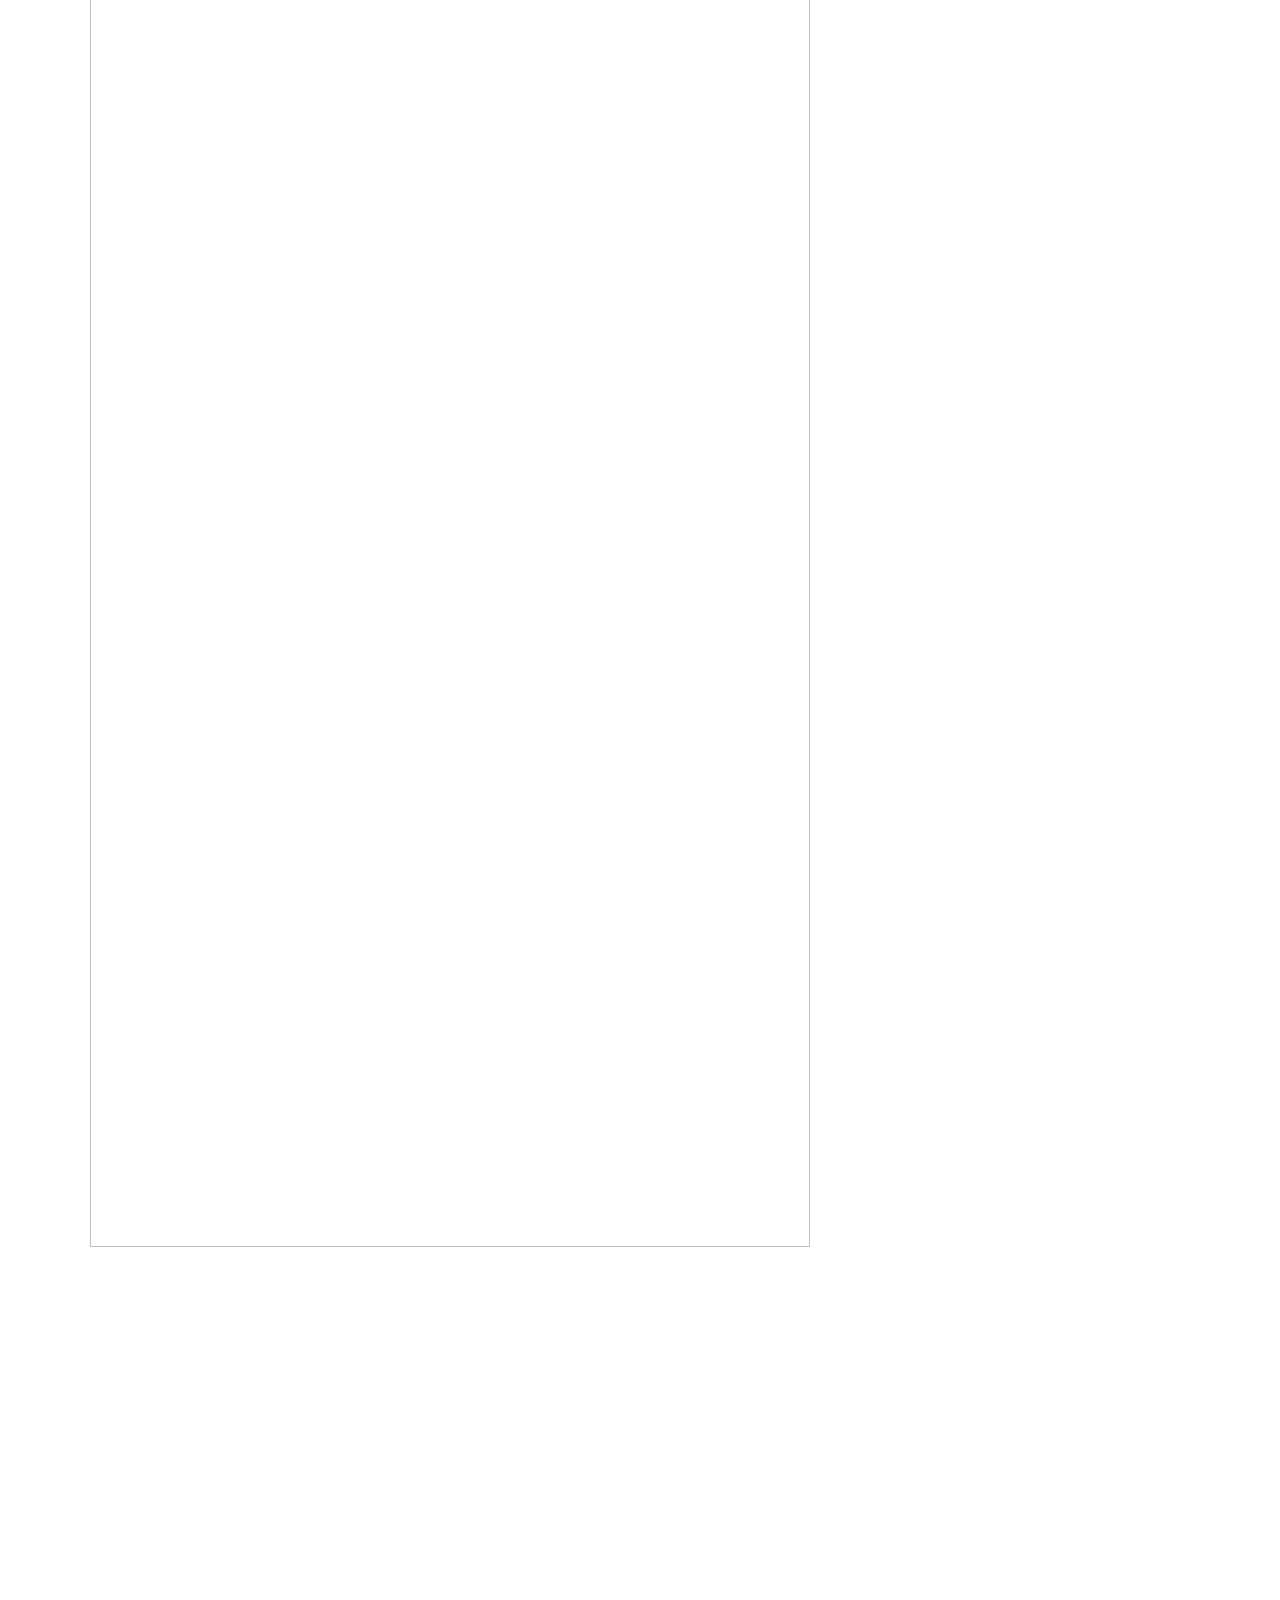
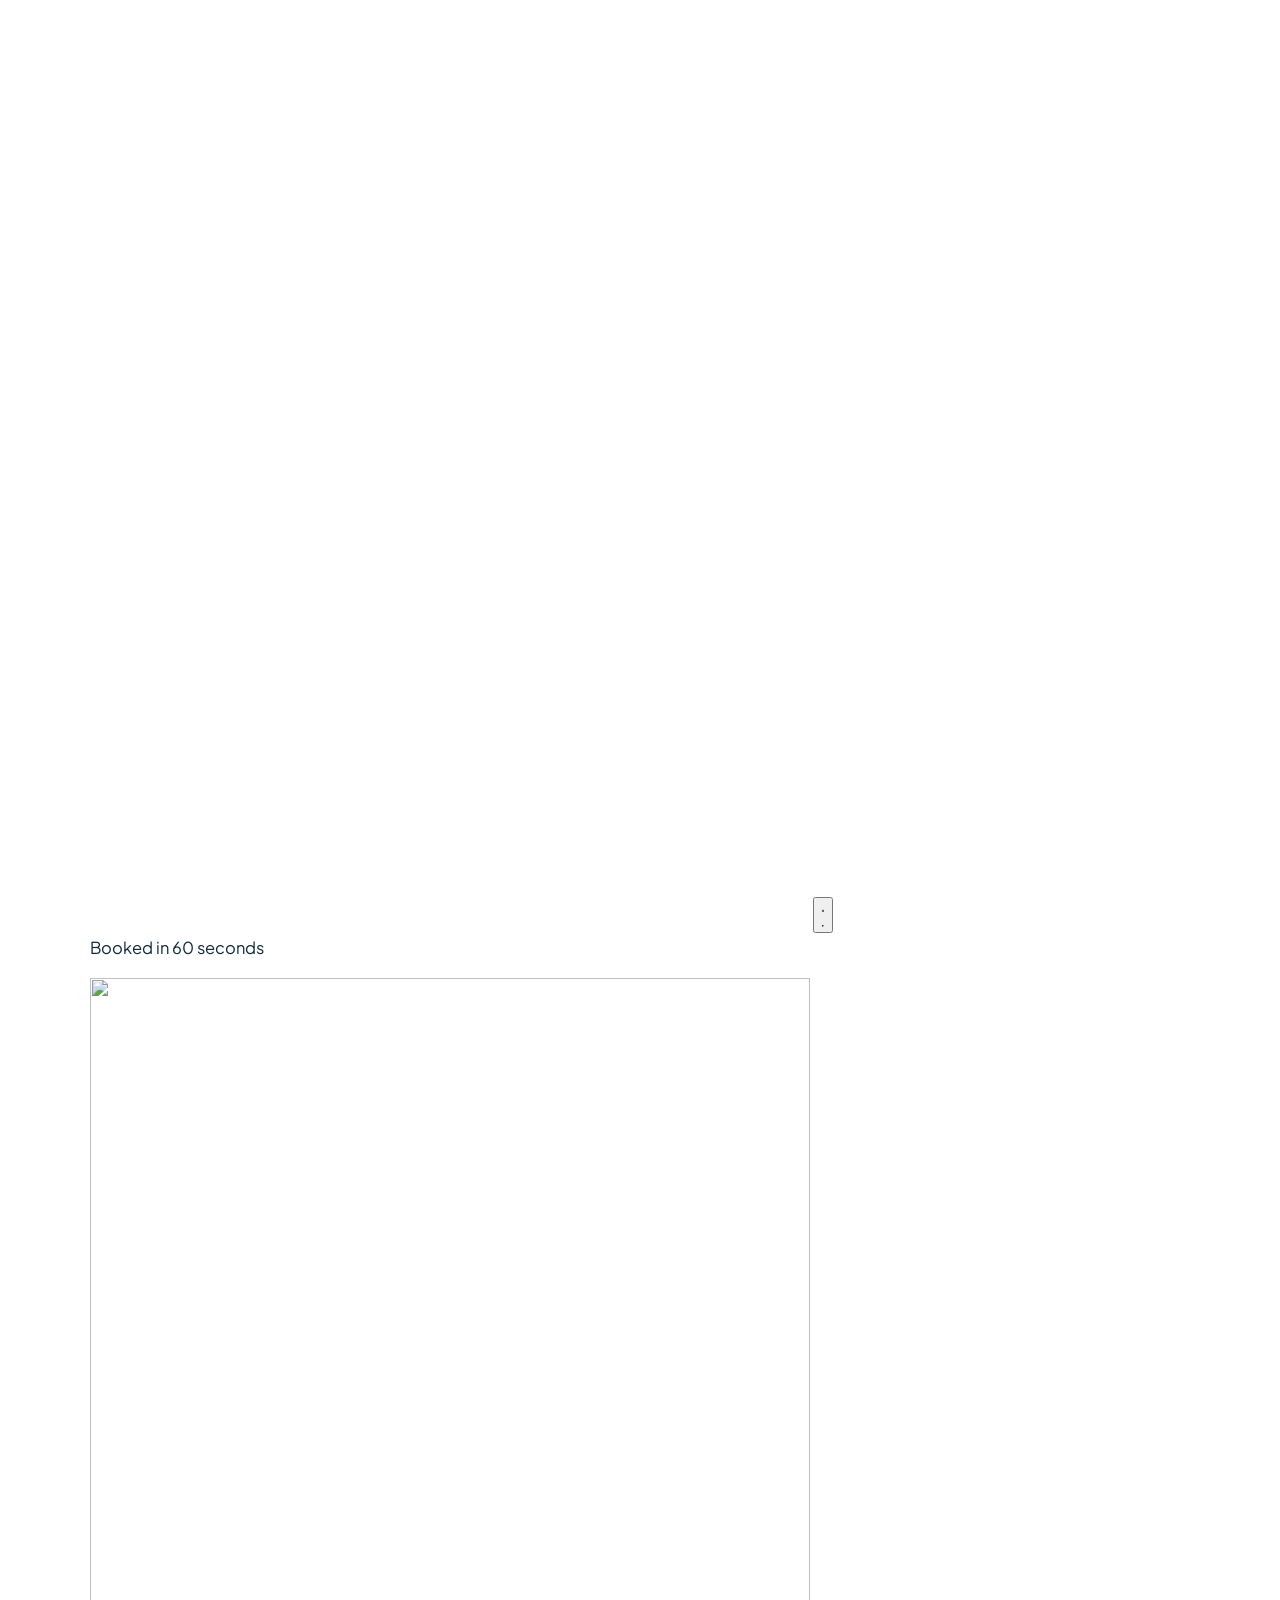
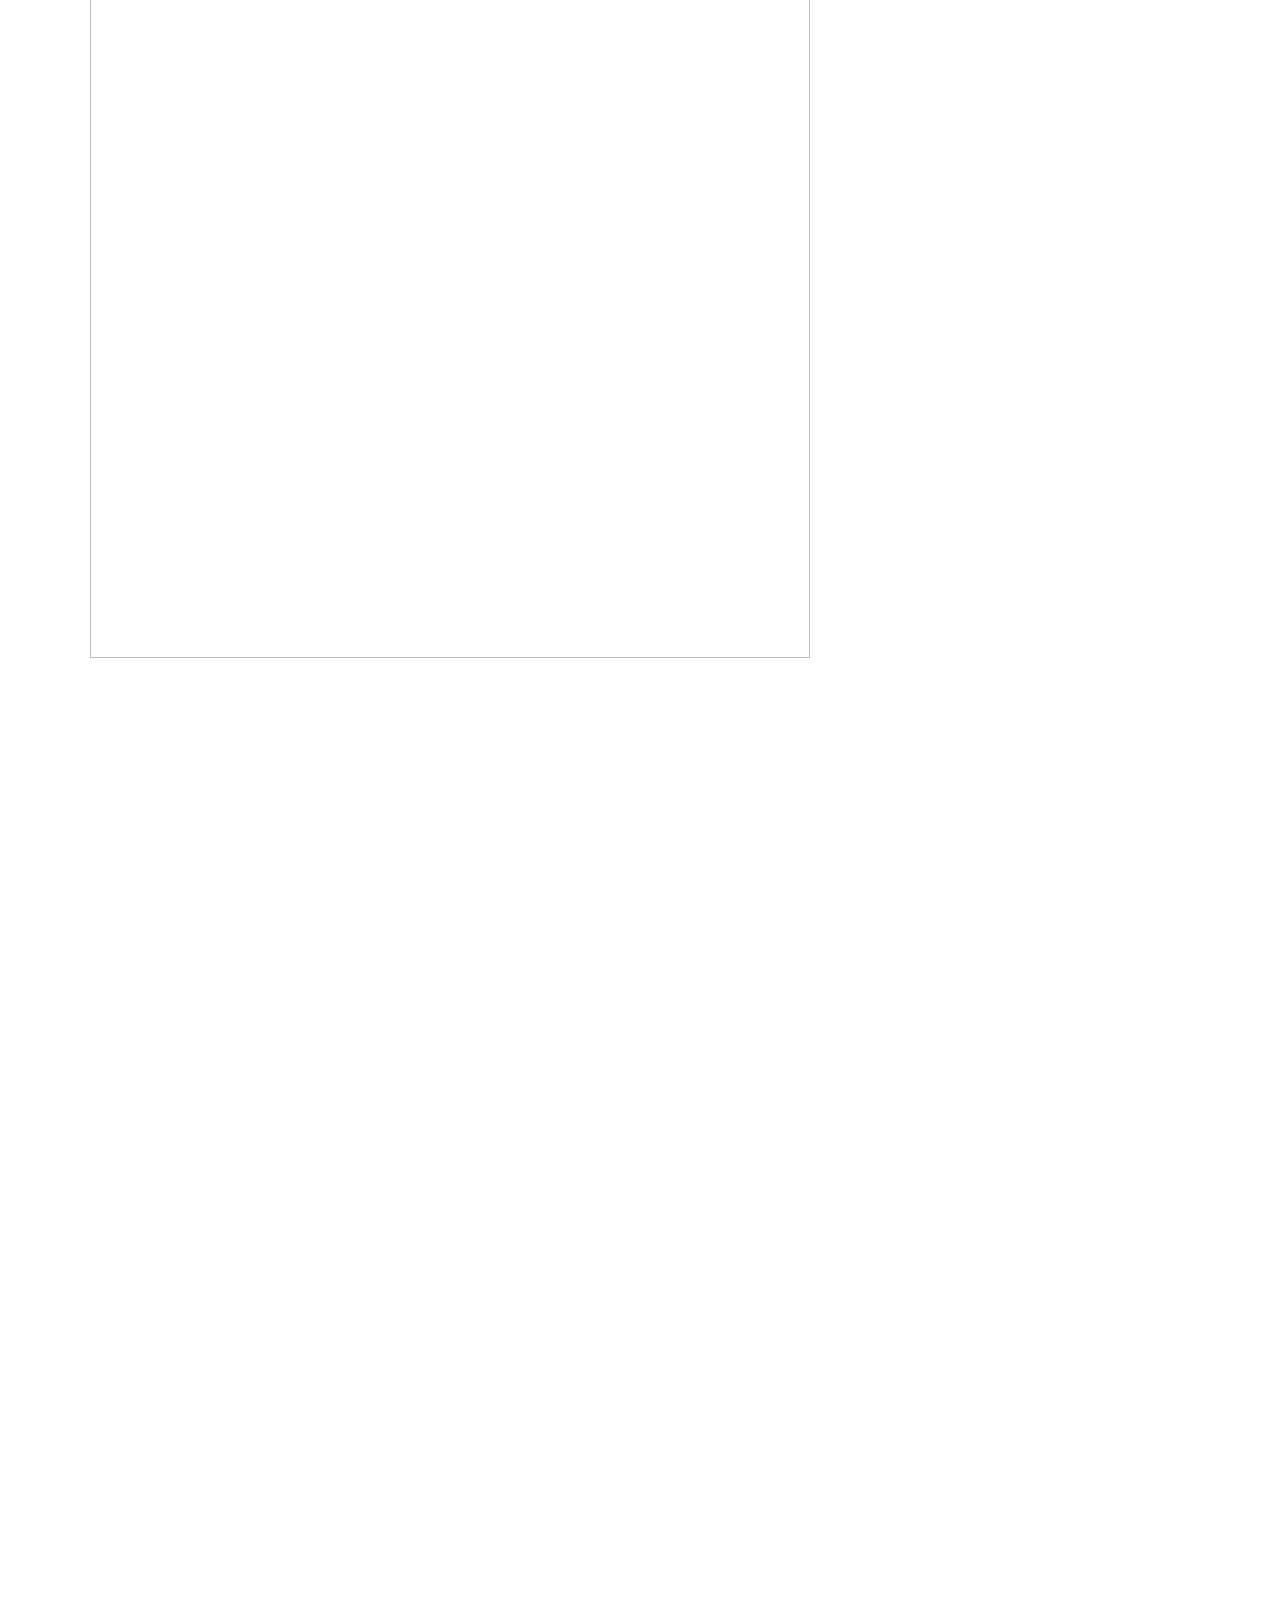
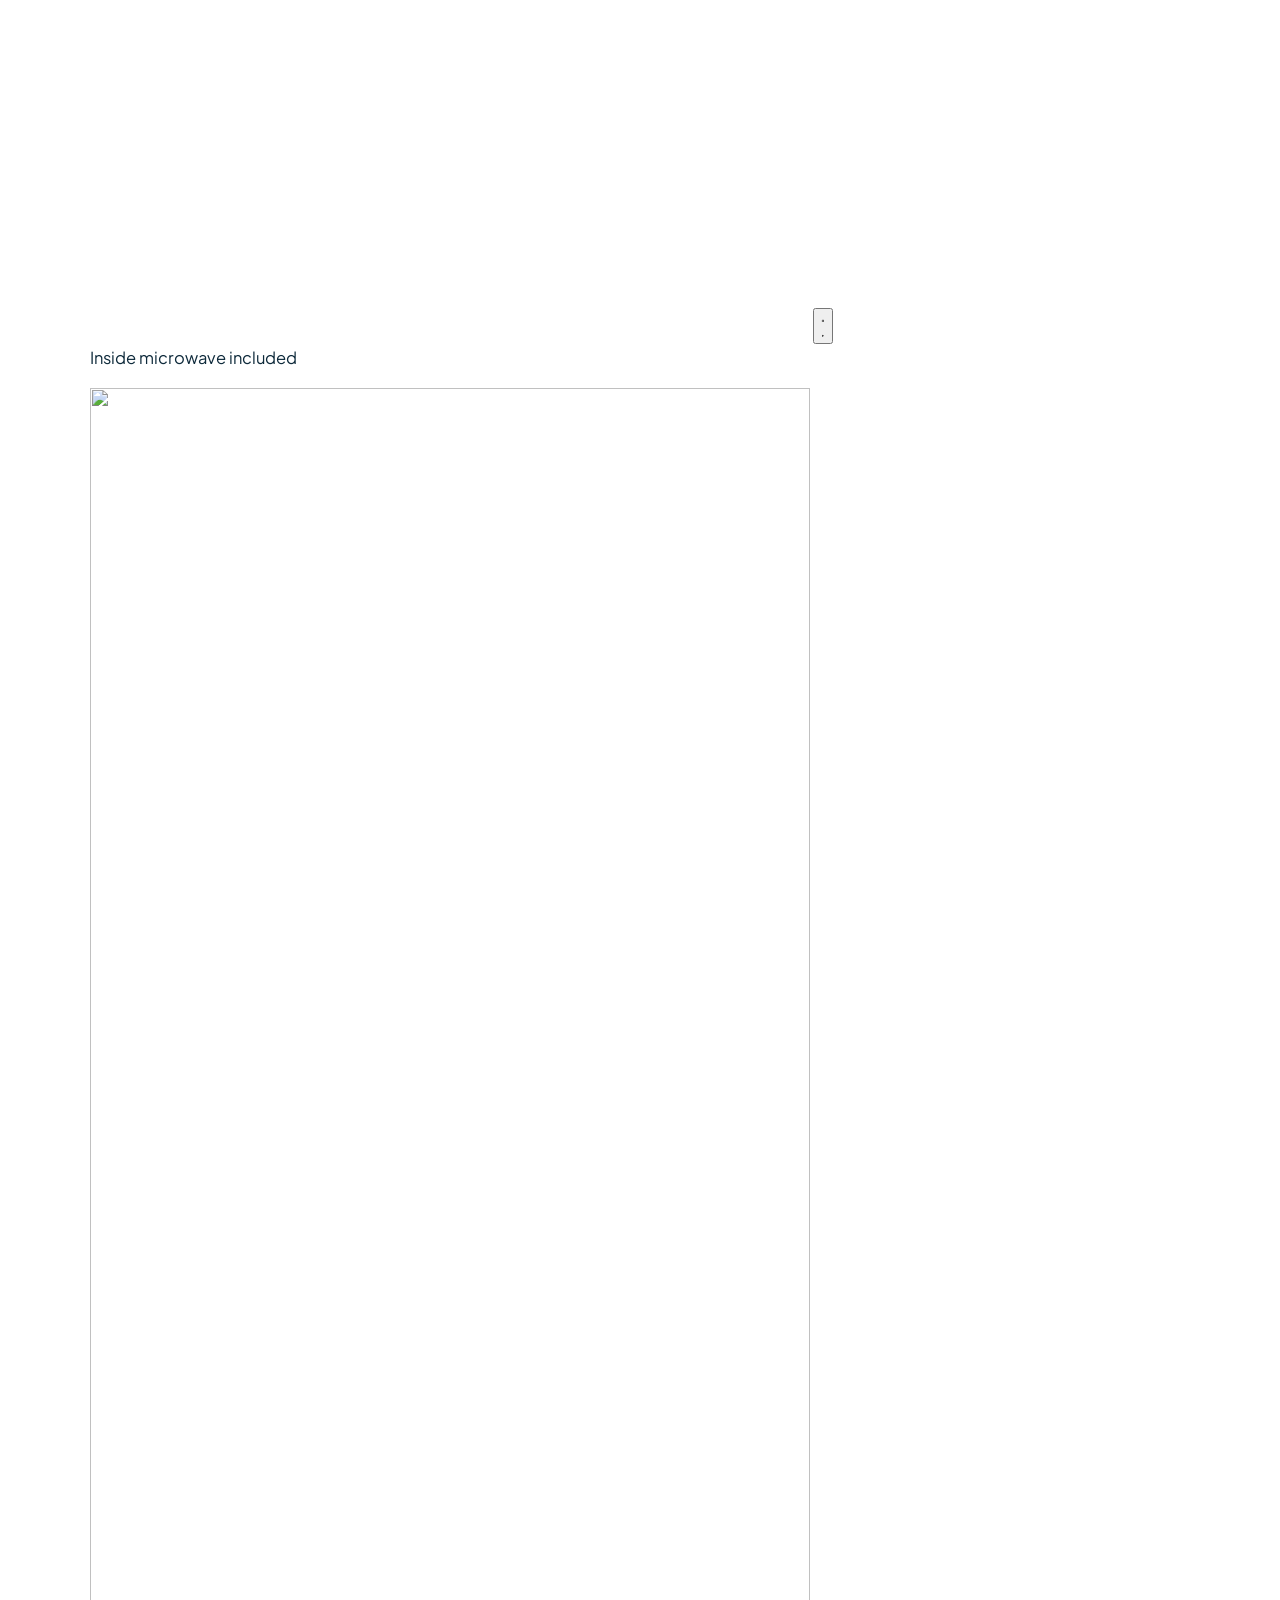
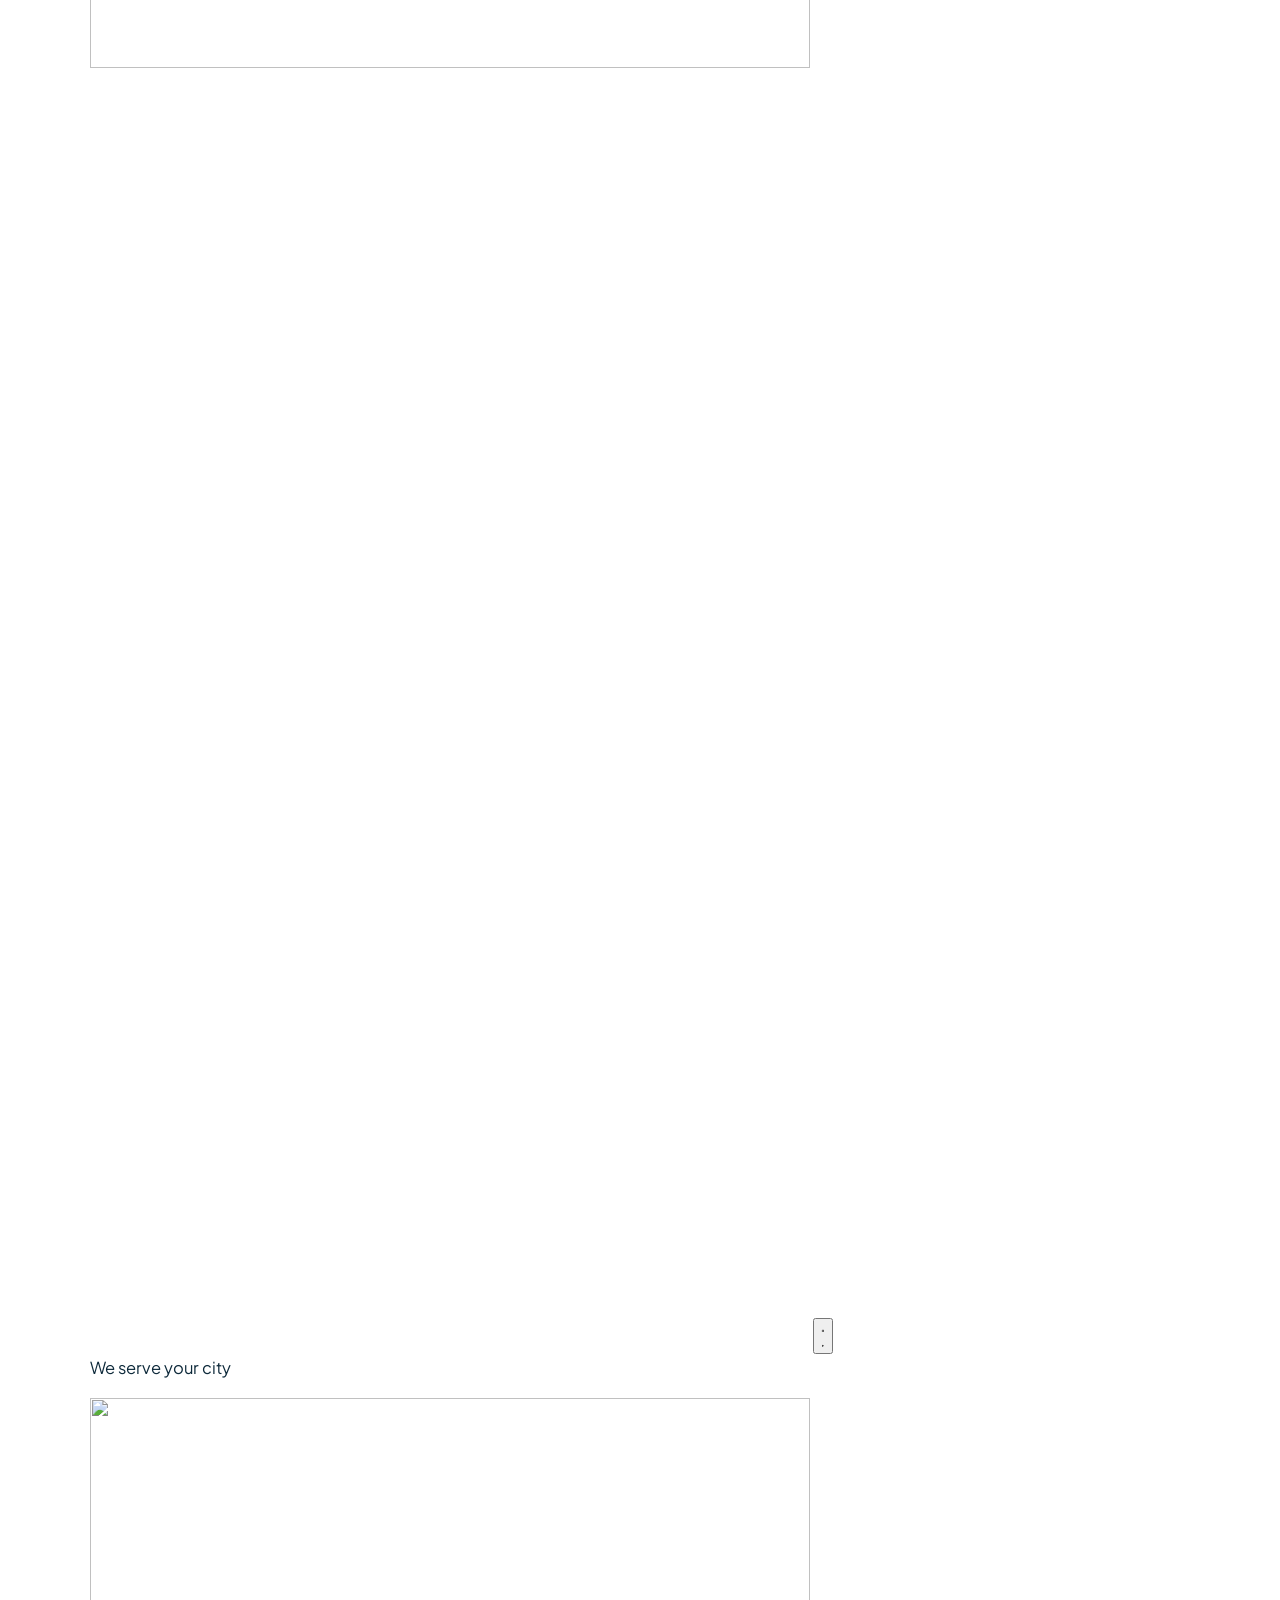
==== commit 9bccc4ea: "v8 pages: photos, before/after, action videos" ====
--- a/index.html
+++ b/index.html
@@ -19,7 +19,7 @@
 <link rel="icon" href="assets/img/favicon-32.png" sizes="32x32" type="image/png">
 <link rel="apple-touch-icon" href="assets/img/apple-touch-icon.png">
 <link rel="preload" href="assets/fonts/jakarta-latin.woff2" as="font" type="font/woff2" crossorigin>
-<link rel="stylesheet" href="assets/css/style.css?v=5">
+<link rel="stylesheet" href="assets/css/style.css?v=11">
 <script type="application/ld+json">{"@context": "https://schema.org", "@type": "HouseCleaningService", "name": "Tap & Tidy Cleaning", "url": "https://905audits.github.io/cleaning-site/", "image": "https://905audits.github.io/cleaning-site/assets/img/og-1200x630.png", "areaServed": ["Hamilton, ON", "Burlington, ON", "Oakville, ON", "Cambridge, ON"]}</script>
 </head>
 <body>
@@ -61,7 +61,7 @@
    <ul class="hero-points"><li><span class="tick" aria-hidden="true"><svg viewBox="0 0 24 24"><path d="M5 12.5l4.5 4.5L19 7.5"/></svg></span>Supplies included</li><li><span class="tick" aria-hidden="true"><svg viewBox="0 0 24 24"><path d="M5 12.5l4.5 4.5L19 7.5"/></svg></span>Pet-friendly</li><li><span class="tick" aria-hidden="true"><svg viewBox="0 0 24 24"><path d="M5 12.5l4.5 4.5L19 7.5"/></svg></span>Book 24/7</li></ul>
   </div>
   <div class="hero-media">
-   <div class="hero-photo"><img class="" src="assets/img/hero-kitchen-800.webp" srcset="assets/img/hero-kitchen-800.webp 800w, assets/img/hero-kitchen-1600.webp 1600w" sizes="(max-width:960px) 100vw, 45vw" alt="Bright, freshly cleaned white kitchen with natural light" width="1600" height="1067" fetchpriority="high" decoding="async"></div>
+   <div class="hero-photo"><picture><source type="image/webp" srcset="assets/img/hero-hijab-mop-kitchen-800.webp 800w, assets/img/hero-hijab-mop-kitchen-1600.webp 1600w" sizes="(max-width:960px) 100vw, 45vw"><img src="assets/img/hero-hijab-mop-kitchen-800.jpg" srcset="assets/img/hero-hijab-mop-kitchen-800.jpg 800w, assets/img/hero-hijab-mop-kitchen-1600.jpg 1600w" sizes="(max-width:960px) 100vw, 45vw" alt="A professional cleaner, seen from behind in a mint uniform and a navy hijab, mopping the floor of a bright kitchen" width="1600" height="1067" decoding="async" fetchpriority="high"></picture></div>
    <div class="chip chip-1"><span class="ic"><svg viewBox="0 0 24 24"><path d="M12 3l1.8 5.2L19 10l-5.2 1.8L12 17l-1.8-5.2L5 10l5.2-1.8z"/></svg></span><span>Instant estimate<small>No waiting for a callback</small></span></div>
    <div class="chip chip-2"><span class="ic"><svg viewBox="0 0 24 24"><rect x="3" y="5" width="18" height="16" rx="2"/><path d="M3 10h18M8 3v4M16 3v4"/></svg></span><span>Pick your time<small>Book online 24/7</small></span></div>
    <div class="chip chip-3"><span class="ic"><svg viewBox="0 0 24 24"><path d="M5 8h14l-1.5 12h-11z"/><path d="M8 8a4 4 0 0 1 8 0"/></svg></span><span>We bring everything<small>Products and equipment</small></span></div>
@@ -82,19 +82,91 @@
 <section class="bg-soft" id="services">
  <div class="container">
   <div class="section-head reveal"><span class="eyebrow">Services</span><h2 style="margin-top:12px">Three cleans. Every home covered.</h2><p class="lead">Transparent starting prices, with a detailed checklist on every visit.</p></div>
-  <div class="grid-3"><article class="card svc reveal" id="c-standard"><div class="svc-img"><img class="" src="assets/img/living-room-800.webp" srcset="assets/img/living-room-800.webp 800w, assets/img/living-room-1600.webp 1600w" sizes="(max-width:640px) 100vw, 33vw" alt="Bright, tidy living room with a sofa and natural light" width="1600" height="1067" loading="lazy" decoding="async"></div>
+  <div class="grid-3"><article class="card svc reveal" id="c-standard"><div class="svc-img"><picture><source type="image/webp" srcset="assets/img/hero-hijab-sweep-living-800.webp 800w, assets/img/hero-hijab-sweep-living-1600.webp 1600w" sizes="(max-width:640px) 100vw, 33vw"><img src="assets/img/hero-hijab-sweep-living-800.jpg" srcset="assets/img/hero-hijab-sweep-living-800.jpg 800w, assets/img/hero-hijab-sweep-living-1600.jpg 1600w" sizes="(max-width:640px) 100vw, 33vw" alt="A professional cleaner, seen from behind in an aqua uniform and a black hijab, sweeping a bright living room" width="1600" height="1067" decoding="async" loading="lazy"></picture></div>
 <div class="svc-body"><h3>Standard clean</h3><p class="muted">Keep your home fresh week to week. Perfect for regular upkeep.</p><div class="svc-price">From $150 <small>condo or 1 bedroom</small></div><ul class="list"><li><span class="tick" aria-hidden="true"><svg viewBox="0 0 24 24"><path d="M5 12.5l4.5 4.5L19 7.5"/></svg></span><span>Dust all reachable surfaces, shelves, and decor</span></li><li><span class="tick" aria-hidden="true"><svg viewBox="0 0 24 24"><path d="M5 12.5l4.5 4.5L19 7.5"/></svg></span><span>Wipe counters, sinks, and appliance exteriors</span></li><li><span class="tick" aria-hidden="true"><svg viewBox="0 0 24 24"><path d="M5 12.5l4.5 4.5L19 7.5"/></svg></span><span>Clean the stovetop, and the microwave inside and out</span></li><li><span class="tick" aria-hidden="true"><svg viewBox="0 0 24 24"><path d="M5 12.5l4.5 4.5L19 7.5"/></svg></span><span>Clean and disinfect toilets, tubs, showers, and sinks</span></li><li><span class="tick" aria-hidden="true"><svg viewBox="0 0 24 24"><path d="M5 12.5l4.5 4.5L19 7.5"/></svg></span><span>Polish mirrors and glass fixtures</span></li></ul>
-<a class="btn btn-primary btn-block" href="book.html?service=standard">Book standard clean</a></div></article><article class="card svc reveal" id="c-deep"><div class="svc-img"><img class="" src="assets/img/sink-deep-800.webp" srcset="assets/img/sink-deep-800.webp 800w, assets/img/sink-deep-1600.webp 1600w" sizes="(max-width:640px) 100vw, 33vw" alt="Gloved hand cleaning a stainless kitchen sink with a spray bottle" width="1600" height="1067" loading="lazy" decoding="async"></div>
+<a class="btn btn-primary btn-block" href="book.html?service=standard">Book standard clean</a></div></article><article class="card svc reveal" id="c-deep"><div class="svc-img"><picture><source type="image/webp" srcset="assets/img/hero-umc-bath-800.webp 800w, assets/img/hero-umc-bath-1600.webp 1600w" sizes="(max-width:640px) 100vw, 33vw"><img src="assets/img/hero-umc-bath-800.jpg" srcset="assets/img/hero-umc-bath-800.jpg 800w, assets/img/hero-umc-bath-1600.jpg 1600w" sizes="(max-width:640px) 100vw, 33vw" alt="A professional cleaner in a mint uniform polishing a marble vanity in a bright primary bathroom" width="1600" height="1067" decoding="async" loading="lazy"></picture></div>
 <div class="svc-body"><h3>Deep clean</h3><p class="muted">A top-to-bottom reset for build-up, first visits, and seasonal refreshes.</p><div class="svc-price">From $210 <small>condo or 1 bedroom</small></div><ul class="list"><li><span class="tick" aria-hidden="true"><svg viewBox="0 0 24 24"><path d="M5 12.5l4.5 4.5L19 7.5"/></svg></span><span>Everything in a Standard clean</span></li><li><span class="tick" aria-hidden="true"><svg viewBox="0 0 24 24"><path d="M5 12.5l4.5 4.5L19 7.5"/></svg></span><span>Microwave cleaned inside and out</span></li><li><span class="tick" aria-hidden="true"><svg viewBox="0 0 24 24"><path d="M5 12.5l4.5 4.5L19 7.5"/></svg></span><span>Baseboards, door frames, and light switches</span></li><li><span class="tick" aria-hidden="true"><svg viewBox="0 0 24 24"><path d="M5 12.5l4.5 4.5L19 7.5"/></svg></span><span>Scrub grout, soap scum, and hard-water build-up</span></li><li><span class="tick" aria-hidden="true"><svg viewBox="0 0 24 24"><path d="M5 12.5l4.5 4.5L19 7.5"/></svg></span><span>Under and behind light, movable furniture</span></li></ul>
-<a class="btn btn-primary btn-block" href="book.html?service=deep">Book deep clean</a></div></article><article class="card svc reveal" id="c-move"><div class="svc-img"><img class="" src="assets/img/move-kitchen-800.webp" srcset="assets/img/move-kitchen-800.webp 800w, assets/img/move-kitchen-1600.webp 1600w" sizes="(max-width:640px) 100vw, 33vw" alt="Empty, bright kitchen with white cabinets and wood floors" width="1600" height="1067" loading="lazy" decoding="async"></div>
+<a class="btn btn-primary btn-block" href="book.html?service=deep">Book deep clean</a></div></article><article class="card svc reveal" id="c-move"><div class="svc-img"><picture><source type="image/webp" srcset="assets/img/hero-condo-kitchen-800.webp 800w, assets/img/hero-condo-kitchen-1600.webp 1600w" sizes="(max-width:640px) 100vw, 33vw"><img src="assets/img/hero-condo-kitchen-800.jpg" srcset="assets/img/hero-condo-kitchen-800.jpg 800w, assets/img/hero-condo-kitchen-1600.jpg 1600w" sizes="(max-width:640px) 100vw, 33vw" alt="A professional cleaner in an aqua uniform wiping a bright, modern condo kitchen" width="1600" height="1067" decoding="async" loading="lazy"></picture></div>
 <div class="svc-body"><h3>Move-in or move-out</h3><p class="muted">Hand over keys with confidence, or start fresh in your new place.</p><div class="svc-price">From $350 <small>condo or 1 bedroom</small></div><ul class="list"><li><span class="tick" aria-hidden="true"><svg viewBox="0 0 24 24"><path d="M5 12.5l4.5 4.5L19 7.5"/></svg></span><span>Detailed clean of an empty home, top to bottom</span></li><li><span class="tick" aria-hidden="true"><svg viewBox="0 0 24 24"><path d="M5 12.5l4.5 4.5L19 7.5"/></svg></span><span>Inside cabinets, drawers, and closets</span></li><li><span class="tick" aria-hidden="true"><svg viewBox="0 0 24 24"><path d="M5 12.5l4.5 4.5L19 7.5"/></svg></span><span>Microwave cleaned inside and out</span></li><li><span class="tick" aria-hidden="true"><svg viewBox="0 0 24 24"><path d="M5 12.5l4.5 4.5L19 7.5"/></svg></span><span>Baseboards, doors, and frames</span></li><li><span class="tick" aria-hidden="true"><svg viewBox="0 0 24 24"><path d="M5 12.5l4.5 4.5L19 7.5"/></svg></span><span>Bathrooms descaled and disinfected</span></li></ul>
 <a class="btn btn-primary btn-block" href="book.html?service=move">Book a move clean</a></div></article></div>
   <p style="margin-top:22px"><a href="services.html">Compare everything that's included →</a></p>
  </div>
 </section>
+<section id="work">
+ <div class="container">
+  <div class="section-head center reveal"><span class="eyebrow">What we clean</span><h2 style="margin-top:12px">Floors, rooms, and the extras you choose</h2>
+  <p class="lead" style="margin:0 auto">Sweeping, vacuuming, and mopping are part of every Standard clean. Laundry is an à la carte add-on, confirmed in your quote.</p></div>
+  <div class="task-grid">
+   <figure class="task-fig reveal"><picture><source type="image/webp" srcset="assets/img/task-sweep-800.webp 800w, assets/img/task-sweep-1600.webp 1600w" sizes="(max-width:700px) 50vw, 25vw"><img src="assets/img/task-sweep-800.jpg" srcset="assets/img/task-sweep-800.jpg 800w, assets/img/task-sweep-1600.jpg 1600w" sizes="(max-width:700px) 50vw, 25vw" alt="A professional cleaner, seen from behind in an aqua uniform and a navy hijab, sweeping a bright condo dining room" width="1600" height="1067" decoding="async" loading="lazy"></picture><figcaption>Sweeping</figcaption></figure>
+   <figure class="task-fig reveal"><picture><source type="image/webp" srcset="assets/img/task-vacuum-800.webp 800w, assets/img/task-vacuum-1600.webp 1600w" sizes="(max-width:700px) 50vw, 25vw"><img src="assets/img/task-vacuum-800.jpg" srcset="assets/img/task-vacuum-800.jpg 800w, assets/img/task-vacuum-1600.jpg 1600w" sizes="(max-width:700px) 50vw, 25vw" alt="A professional cleaner in a mint uniform vacuuming a rug in a bright living room" width="1600" height="1067" decoding="async" loading="lazy"></picture><figcaption>Vacuuming</figcaption></figure>
+   <figure class="task-fig reveal"><picture><source type="image/webp" srcset="assets/img/task-mop-800.webp 800w, assets/img/task-mop-1600.webp 1600w" sizes="(max-width:700px) 50vw, 25vw"><img src="assets/img/task-mop-800.jpg" srcset="assets/img/task-mop-800.jpg 800w, assets/img/task-mop-1600.jpg 1600w" sizes="(max-width:700px) 50vw, 25vw" alt="A professional cleaner in a mint uniform mopping the floor of a bright kitchen" width="1600" height="1067" decoding="async" loading="lazy"></picture><figcaption>Mopping</figcaption></figure>
+   <figure class="task-fig reveal"><picture><source type="image/webp" srcset="assets/img/task-laundry-800.webp 800w, assets/img/task-laundry-1600.webp 1600w" sizes="(max-width:700px) 50vw, 25vw"><img src="assets/img/task-laundry-800.jpg" srcset="assets/img/task-laundry-800.jpg 800w, assets/img/task-laundry-1600.jpg 1600w" sizes="(max-width:700px) 50vw, 25vw" alt="A professional cleaner in a mint uniform folding fresh towels in a bright laundry room" width="1600" height="1067" decoding="async" loading="lazy"></picture><figcaption>Laundry<span>À la carte add-on</span></figcaption></figure>
+  </div>
+ </div>
+</section>
+<section id="action">
+ <div class="container">
+  <div class="section-head center reveal"><span class="eyebrow">See us in action</span><h2 style="margin-top:12px">A look at the work</h2>
+  <p class="lead" style="margin:0 auto">Short example clips of the kind of homes we clean. They are not footage of our team or of a real customer job.</p></div>
+  <div class="action-grid">
+   <figure class="action-card reveal">
+    <div class="action-media">
+     <img class="action-poster" src="assets/img/action-booked-60s.webp" alt="" width="720" height="1280" decoding="async" aria-hidden="true">
+     <video class="js-action-video" poster="assets/img/action-booked-60s.webp" preload="none" muted loop playsinline width="720" height="1280" aria-label="Example clip: a professional cleaner, seen from behind, mopping a bright kitchen. Overlay: Booked in 60 seconds.">
+      <source src="assets/video/action-booked-60s.mp4" type="video/mp4">
+     </video>
+     <button type="button" class="action-toggle" aria-label="Pause video">
+      <svg class="icon-pause" viewBox="0 0 24 24" aria-hidden="true"><rect x="6" y="5" width="4" height="14" rx="1"></rect><rect x="14" y="5" width="4" height="14" rx="1"></rect></svg>
+      <svg class="icon-play" viewBox="0 0 24 24" aria-hidden="true"><path d="M8 5v14l11-7z"></path></svg>
+     </button>
+    </div>
+    <figcaption>Booked in 60 seconds</figcaption>
+   </figure>
+   <figure class="action-card reveal">
+    <div class="action-media">
+     <img class="action-poster" src="assets/img/action-microwave.webp" alt="" width="720" height="1280" decoding="async" aria-hidden="true">
+     <video class="js-action-video" poster="assets/img/action-microwave.webp" preload="none" muted loop playsinline width="720" height="1280" aria-label="Example clip: a professional cleaner, seen from behind, wiping a kitchen counter. Overlay: the microwave is cleaned inside and out, in every clean.">
+      <source src="assets/video/action-microwave.mp4" type="video/mp4">
+     </video>
+     <button type="button" class="action-toggle" aria-label="Pause video">
+      <svg class="icon-pause" viewBox="0 0 24 24" aria-hidden="true"><rect x="6" y="5" width="4" height="14" rx="1"></rect><rect x="14" y="5" width="4" height="14" rx="1"></rect></svg>
+      <svg class="icon-play" viewBox="0 0 24 24" aria-hidden="true"><path d="M8 5v14l11-7z"></path></svg>
+     </button>
+    </div>
+    <figcaption>Inside microwave included</figcaption>
+   </figure>
+   <figure class="action-card reveal">
+    <div class="action-media">
+     <img class="action-poster" src="assets/img/action-your-city.webp" alt="" width="720" height="1280" decoding="async" aria-hidden="true">
+     <video class="js-action-video" poster="assets/img/action-your-city.webp" preload="none" muted loop playsinline width="720" height="1280" aria-label="Example clip: a professional cleaner sliding an armchair to vacuum a living-room rug. Overlay: we serve Hamilton, Burlington, Oakville, and Cambridge.">
+      <source src="assets/video/action-your-city.mp4" type="video/mp4">
+     </video>
+     <button type="button" class="action-toggle" aria-label="Pause video">
+      <svg class="icon-pause" viewBox="0 0 24 24" aria-hidden="true"><rect x="6" y="5" width="4" height="14" rx="1"></rect><rect x="14" y="5" width="4" height="14" rx="1"></rect></svg>
+      <svg class="icon-play" viewBox="0 0 24 24" aria-hidden="true"><path d="M8 5v14l11-7z"></path></svg>
+     </button>
+    </div>
+    <figcaption>We serve your city</figcaption>
+   </figure>
+   <figure class="action-card reveal">
+    <div class="action-media">
+     <img class="action-poster" src="assets/img/action-book-24-7.webp" alt="" width="720" height="1280" decoding="async" aria-hidden="true">
+     <video class="js-action-video" poster="assets/img/action-book-24-7.webp" preload="none" muted loop playsinline width="720" height="1280" aria-label="Example clip: a professional cleaner wiping a condo cooktop. Overlay: Book 24/7.">
+      <source src="assets/video/action-book-24-7.mp4" type="video/mp4">
+     </video>
+     <button type="button" class="action-toggle" aria-label="Pause video">
+      <svg class="icon-pause" viewBox="0 0 24 24" aria-hidden="true"><rect x="6" y="5" width="4" height="14" rx="1"></rect><rect x="14" y="5" width="4" height="14" rx="1"></rect></svg>
+      <svg class="icon-play" viewBox="0 0 24 24" aria-hidden="true"><path d="M8 5v14l11-7z"></path></svg>
+     </button>
+    </div>
+    <figcaption>Book 24/7</figcaption>
+   </figure>
+  </div>
+ </div>
+</section>
 <section>
  <div class="container grid-2">
-  <div class="photo-rounded reveal" style="aspect-ratio:4/3"><img class="" src="assets/img/window-800.webp" srcset="assets/img/window-800.webp 800w, assets/img/window-1600.webp 1600w" sizes="(max-width:960px) 100vw, 50vw" alt="Gloved hands spraying and wiping a window" width="1600" height="2400" loading="lazy" decoding="async"></div>
+  <div class="photo-rounded reveal" style="aspect-ratio:4/3"><picture><source type="image/webp" srcset="assets/img/hero-hijab-oven-800.webp 800w, assets/img/hero-hijab-oven-1600.webp 1600w" sizes="(max-width:960px) 100vw, 50vw"><img src="assets/img/hero-hijab-oven-800.jpg" srcset="assets/img/hero-hijab-oven-800.jpg 800w, assets/img/hero-hijab-oven-1600.jpg 1600w" sizes="(max-width:960px) 100vw, 50vw" alt="A professional cleaner, seen from behind in a mint uniform and a navy hijab, wiping the inside of an open oven. Inside-oven cleaning is an add-on." width="1600" height="1067" decoding="async" loading="lazy"></picture></div>
   <div class="reveal">
    <span class="eyebrow">À la carte add-ons</span><h2 style="margin-top:12px">Add exactly what you need</h2>
    <p class="lead">Inside the oven, the fridge, windows, and more. Add-ons are à la carte, subject to assessment, and confirmed in your quote.</p>
@@ -123,13 +195,41 @@
    <p class="lead">Move-in or move-out cleans for listings, turnovers, and handovers. Send your unit details and preferred date, and we will confirm a quote fast.</p>
    <ul class="list"><li><span class="tick" aria-hidden="true"><svg viewBox="0 0 24 24"><path d="M5 12.5l4.5 4.5L19 7.5"/></svg></span><span>Empty-home detail clean, ready for photos or keys</span></li><li><span class="tick" aria-hidden="true"><svg viewBox="0 0 24 24"><path d="M5 12.5l4.5 4.5L19 7.5"/></svg></span><span>Inside cabinets, drawers, and closets</span></li><li><span class="tick" aria-hidden="true"><svg viewBox="0 0 24 24"><path d="M5 12.5l4.5 4.5L19 7.5"/></svg></span><span>Add inside oven, fridge, and windows à la carte</span></li></ul>
    <a class="btn btn-primary" href="book.html?service=move">Book a move clean</a> <a class="btn btn-ghost" href="contact.html">Ask about multiple units</a></div>
-  <div class="photo-rounded reveal" style="aspect-ratio:4/3"><img class="" src="assets/img/bathroom-800.webp" srcset="assets/img/bathroom-800.webp 800w, assets/img/bathroom-1600.webp 1600w" sizes="(max-width:960px) 100vw, 50vw" alt="Bright white bathroom with a bathtub and vanity" width="1600" height="1067" loading="lazy" decoding="async"></div>
- </div>
-</section>
+  <div class="photo-rounded reveal" style="aspect-ratio:4/3"><picture><source type="image/webp" srcset="assets/img/hero-condo-living-800.webp 800w, assets/img/hero-condo-living-1600.webp 1600w" sizes="(max-width:960px) 100vw, 50vw"><img src="assets/img/hero-condo-living-800.jpg" srcset="assets/img/hero-condo-living-800.jpg 800w, assets/img/hero-condo-living-1600.jpg 1600w" sizes="(max-width:960px) 100vw, 50vw" alt="A professional cleaner in a mint uniform in a bright condo living room with a city view" width="1600" height="1067" decoding="async" loading="lazy"></picture></div>
+ </div>
+</section>
+
+<section id="examples">
+ <div class="container">
+  <div class="section-head center reveal"><span class="eyebrow">Examples</span><h2 style="margin-top:12px">Before and after</h2>
+  <p class="lead" style="margin:0 auto">Illustrated examples of a kitchen, and a bathroom, after a tidy. These are example images, not photos of a real customer job.</p></div>
+  <div class="ba-grid">
+   <div class="ba-pair reveal">
+    <h3>Kitchen</h3>
+    <div class="ba-cols">
+     <figure class="ba-fig"><span class="ba-kicker">Before</span><picture><source type="image/webp" srcset="assets/img/ba-kitchen-before-800.webp 800w, assets/img/ba-kitchen-before-1600.webp 1600w" sizes="(max-width:700px) 50vw, 25vw"><img src="assets/img/ba-kitchen-before-800.jpg" srcset="assets/img/ba-kitchen-before-800.jpg 800w, assets/img/ba-kitchen-before-1600.jpg 1600w" sizes="(max-width:700px) 50vw, 25vw" alt="Illustrated example of a slightly messy kitchen before a clean" width="1600" height="1067" decoding="async" loading="lazy"></picture>
+     <figcaption>Example image</figcaption></figure>
+     <figure class="ba-fig"><span class="ba-kicker">After</span><picture><source type="image/webp" srcset="assets/img/ba-kitchen-after-800.webp 800w, assets/img/ba-kitchen-after-1600.webp 1600w" sizes="(max-width:700px) 50vw, 25vw"><img src="assets/img/ba-kitchen-after-800.jpg" srcset="assets/img/ba-kitchen-after-800.jpg 800w, assets/img/ba-kitchen-after-1600.jpg 1600w" sizes="(max-width:700px) 50vw, 25vw" alt="Illustrated example of the same kitchen after a tidy" width="1600" height="1067" decoding="async" loading="lazy"></picture>
+     <figcaption>Example image</figcaption></figure>
+    </div>
+   </div>
+   <div class="ba-pair reveal">
+    <h3>Bathroom</h3>
+    <div class="ba-cols">
+     <figure class="ba-fig"><span class="ba-kicker">Before</span><picture><source type="image/webp" srcset="assets/img/ba-bath-before-800.webp 800w, assets/img/ba-bath-before-1600.webp 1600w" sizes="(max-width:700px) 50vw, 25vw"><img src="assets/img/ba-bath-before-800.jpg" srcset="assets/img/ba-bath-before-800.jpg 800w, assets/img/ba-bath-before-1600.jpg 1600w" sizes="(max-width:700px) 50vw, 25vw" alt="Illustrated example of a bathroom with water spots before a clean" width="1600" height="1067" decoding="async" loading="lazy"></picture>
+     <figcaption>Example image</figcaption></figure>
+     <figure class="ba-fig"><span class="ba-kicker">After</span><picture><source type="image/webp" srcset="assets/img/ba-bath-after-800.webp 800w, assets/img/ba-bath-after-1600.webp 1600w" sizes="(max-width:700px) 50vw, 25vw"><img src="assets/img/ba-bath-after-800.jpg" srcset="assets/img/ba-bath-after-800.jpg 800w, assets/img/ba-bath-after-1600.jpg 1600w" sizes="(max-width:700px) 50vw, 25vw" alt="Illustrated example of the same bathroom after a tidy" width="1600" height="1067" decoding="async" loading="lazy"></picture>
+     <figcaption>Example image</figcaption></figure>
+    </div>
+   </div>
+  </div>
+ </div>
+</section>
+
 <section class="bg-soft">
  <div class="container" style="max-width:820px">
   <div class="section-head center reveal"><span class="eyebrow">FAQ</span><h2 style="margin-top:12px">Good questions</h2></div>
-  <details class="faq"><summary>How is my price calculated?</summary><div class="a"><p>Your estimate is based on the service, bedrooms, bathrooms, and size of your home. We confirm your final quote before anything is booked, so there are no surprises.</p></div></details><details class="faq"><summary>Do you bring supplies?</summary><div class="a"><p>Yes. We bring professional cleaning products and equipment.</p></div></details><details class="faq"><summary>Can I book within 72 hours?</summary><div class="a"><p>Yes, turn on Urgent when you pick your time. An urgent fee applies and is confirmed in your quote.</p></div></details><details class="faq"><summary>What is your cancellation policy?</summary><div class="a"><p>Cancelling is free 24 or more hours before your booking. Cancelling less than 24 hours before, or cancelling a prepaid statutory holiday booking, has an $85 fee. See our <a href="policies.html">policies</a>.</p></div></details><details class="faq"><summary>Which areas do you serve?</summary><div class="a"><p>Hamilton, Burlington, Oakville, and Cambridge.</p></div></details>
+  <details class="faq"><summary>How is my price calculated?</summary><div class="a"><p>Your estimate is based on the service, bedrooms, bathrooms, and size of your home. We confirm your final quote before anything is booked, so there are no surprises.</p></div></details><details class="faq"><summary>Do you bring supplies?</summary><div class="a"><p>Yes. We bring professional cleaning products and equipment.</p></div></details><details class="faq"><summary>Can I book within 72 hours?</summary><div class="a"><p>Yes, turn on Urgent when you pick your time. An urgent fee applies and is confirmed in your quote.</p></div></details><details class="faq"><summary>What is your cancellation policy?</summary><div class="a"><p>Cancelling is free 24 or more hours before your booking. Cancelling less than 24 hours before has a $75 fee, and cancelling a prepaid statutory holiday booking has a $100 fee. See our <a href="policies.html">policies</a>.</p></div></details><details class="faq"><summary>Which areas do you serve?</summary><div class="a"><p>Hamilton, Burlington, Oakville, and Cambridge.</p></div></details>
   <p style="text-align:center;margin-top:18px"><a href="faq.html">See all questions →</a></p>
  </div>
 </section>
@@ -149,14 +249,14 @@
   </div>
   <div class="foot-bottom">
    <p>© <span id="yr">2026</span> Tap &amp; Tidy Cleaning. Prices shown are estimates; your final quote is confirmed before booking.</p>
-   <p>Photos via Pexels by <a href="https://www.pexels.com/photo/29252561/">Mateusz Pielech</a>, <a href="https://www.pexels.com/photo/19866404/">Lisa Anna</a>, <a href="https://www.pexels.com/photo/9462224/">Liliana Drew</a>, <a href="https://www.pexels.com/photo/31602332/">Jaelen Kempson</a>, <a href="https://www.pexels.com/photo/8031895/">Curtis Adams</a>, <a href="https://www.pexels.com/photo/4440533/">Polina Tankilevitch</a>, <a href="https://www.pexels.com/photo/4440540/">Polina Tankilevitch</a>, <a href="https://www.pexels.com/photo/28576631/">Jonathan Borba</a>, used under the Pexels license. Photos show example homes and cleaning, not our team.</p>
+   <p>Lifestyle photos, videos, and before-and-after illustrations on this site are examples of homes and cleaning, not photos or footage of our team or of a real customer job.</p>
   </div>
  </div>
 </footer>
 <div class="mcta" role="region" aria-label="Quick booking"><a class="btn btn-ghost" href="services.html">See prices</a><a class="btn btn-primary" href="book.html">Book a clean</a></div>
 <script src="assets/js/config.js?v=5"></script>
 <script src="assets/js/pricing.js?v=5"></script>
-<script src="assets/js/main.js?v=5"></script>
+<script src="assets/js/main.js?v=6"></script>
 
 <script>document.getElementById("yr").textContent=new Date().getFullYear()</script>
 </body>
